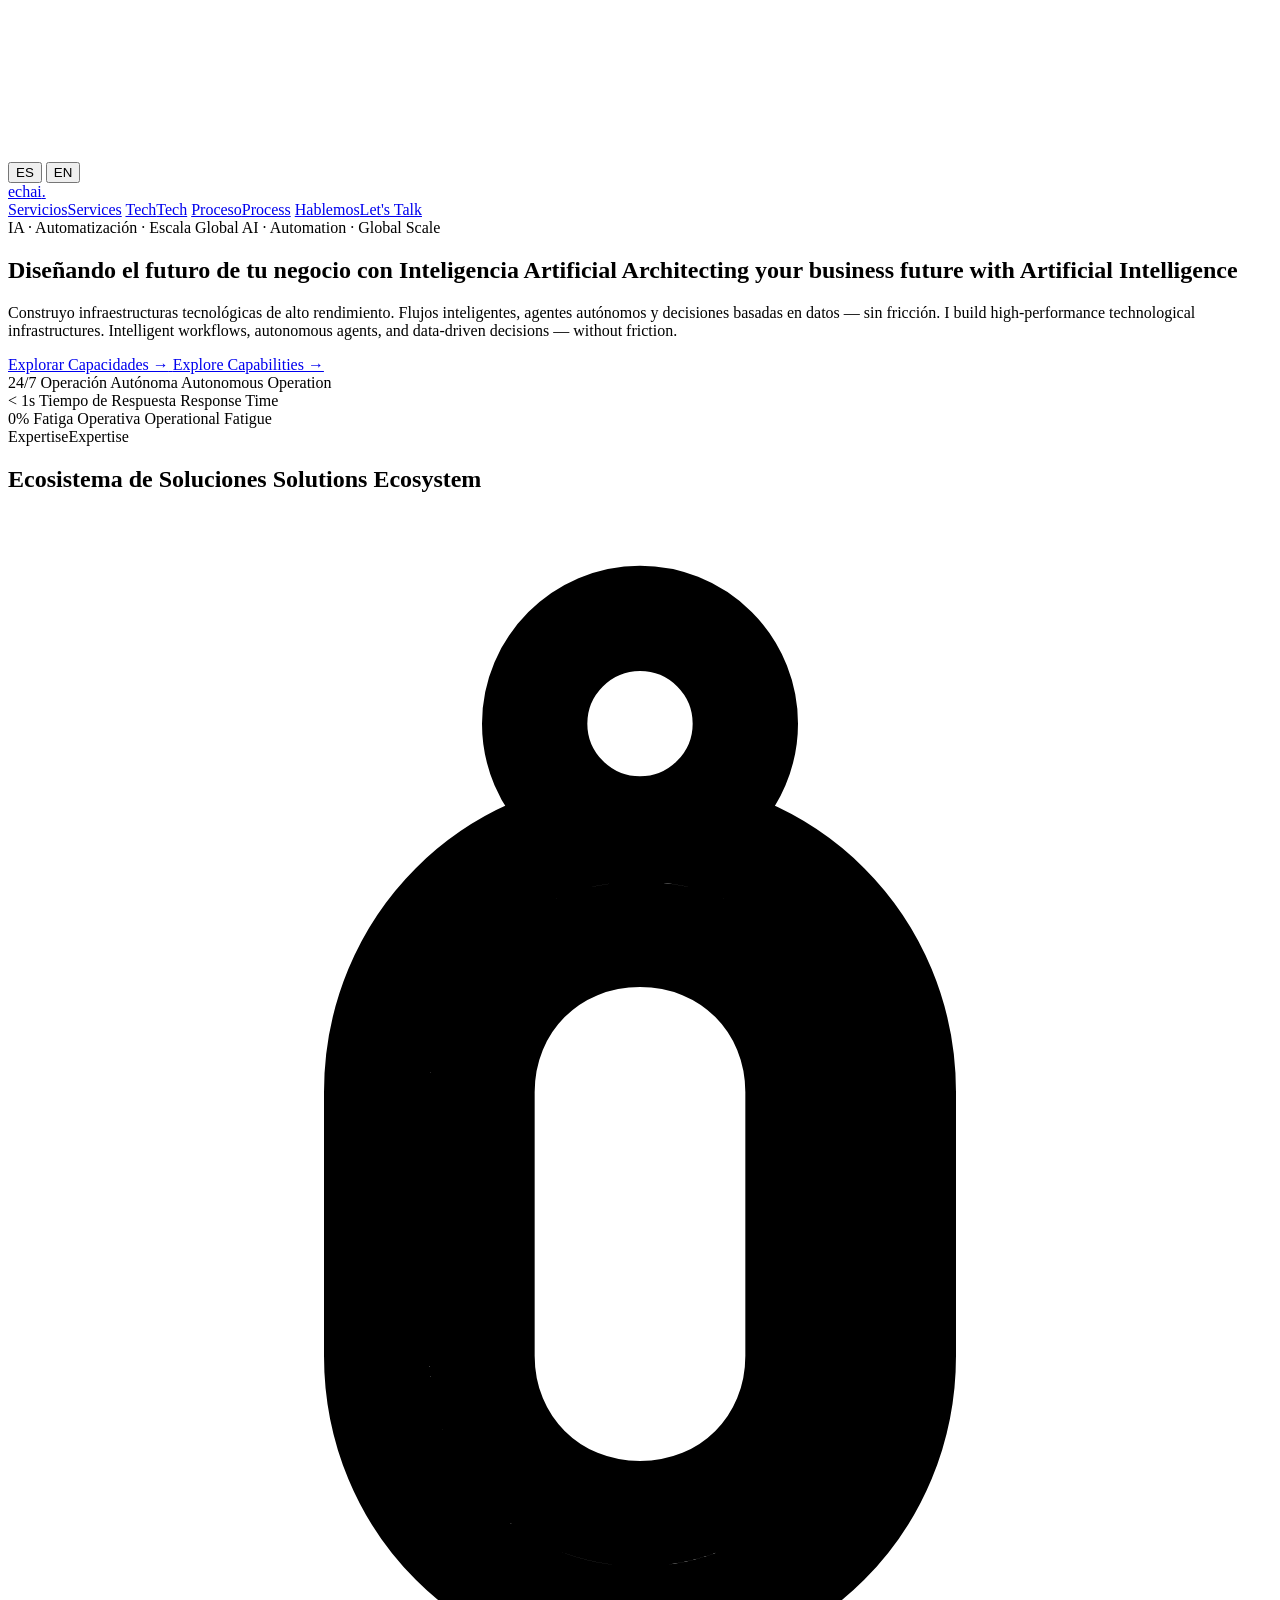
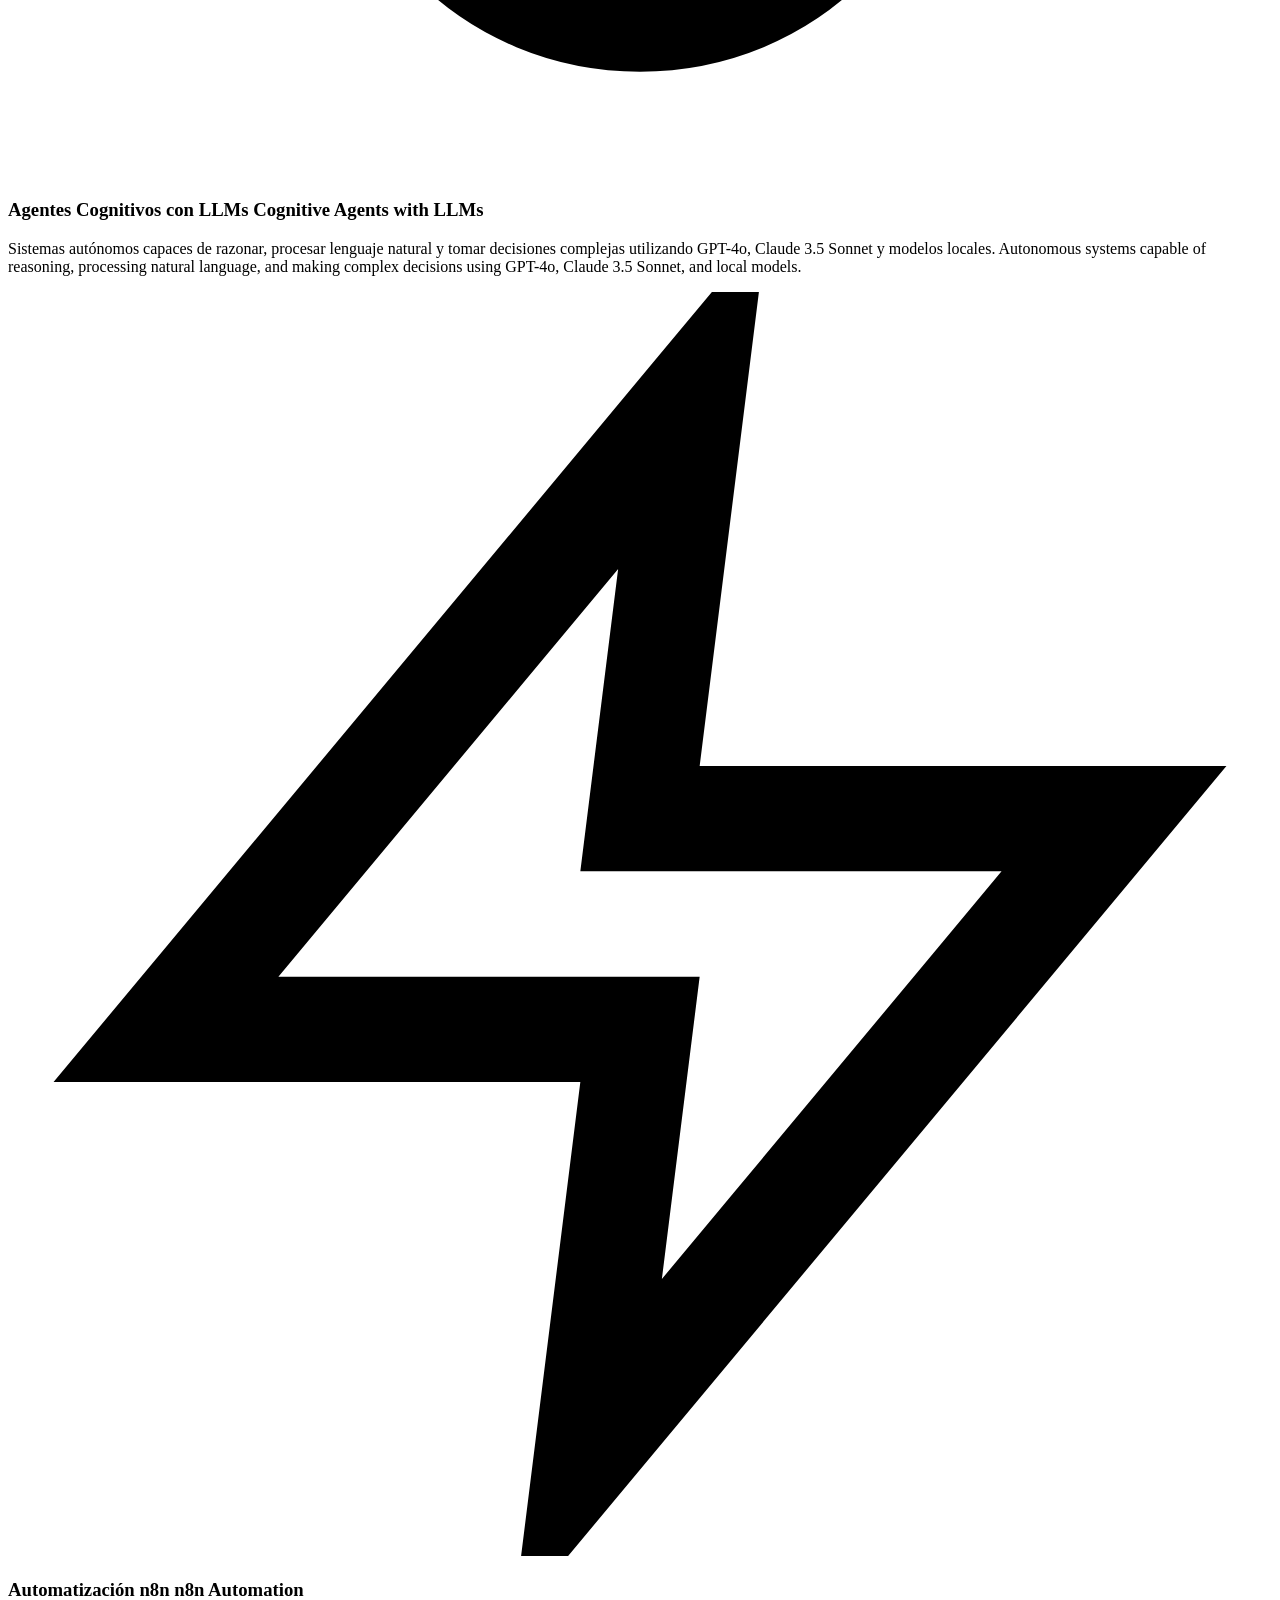
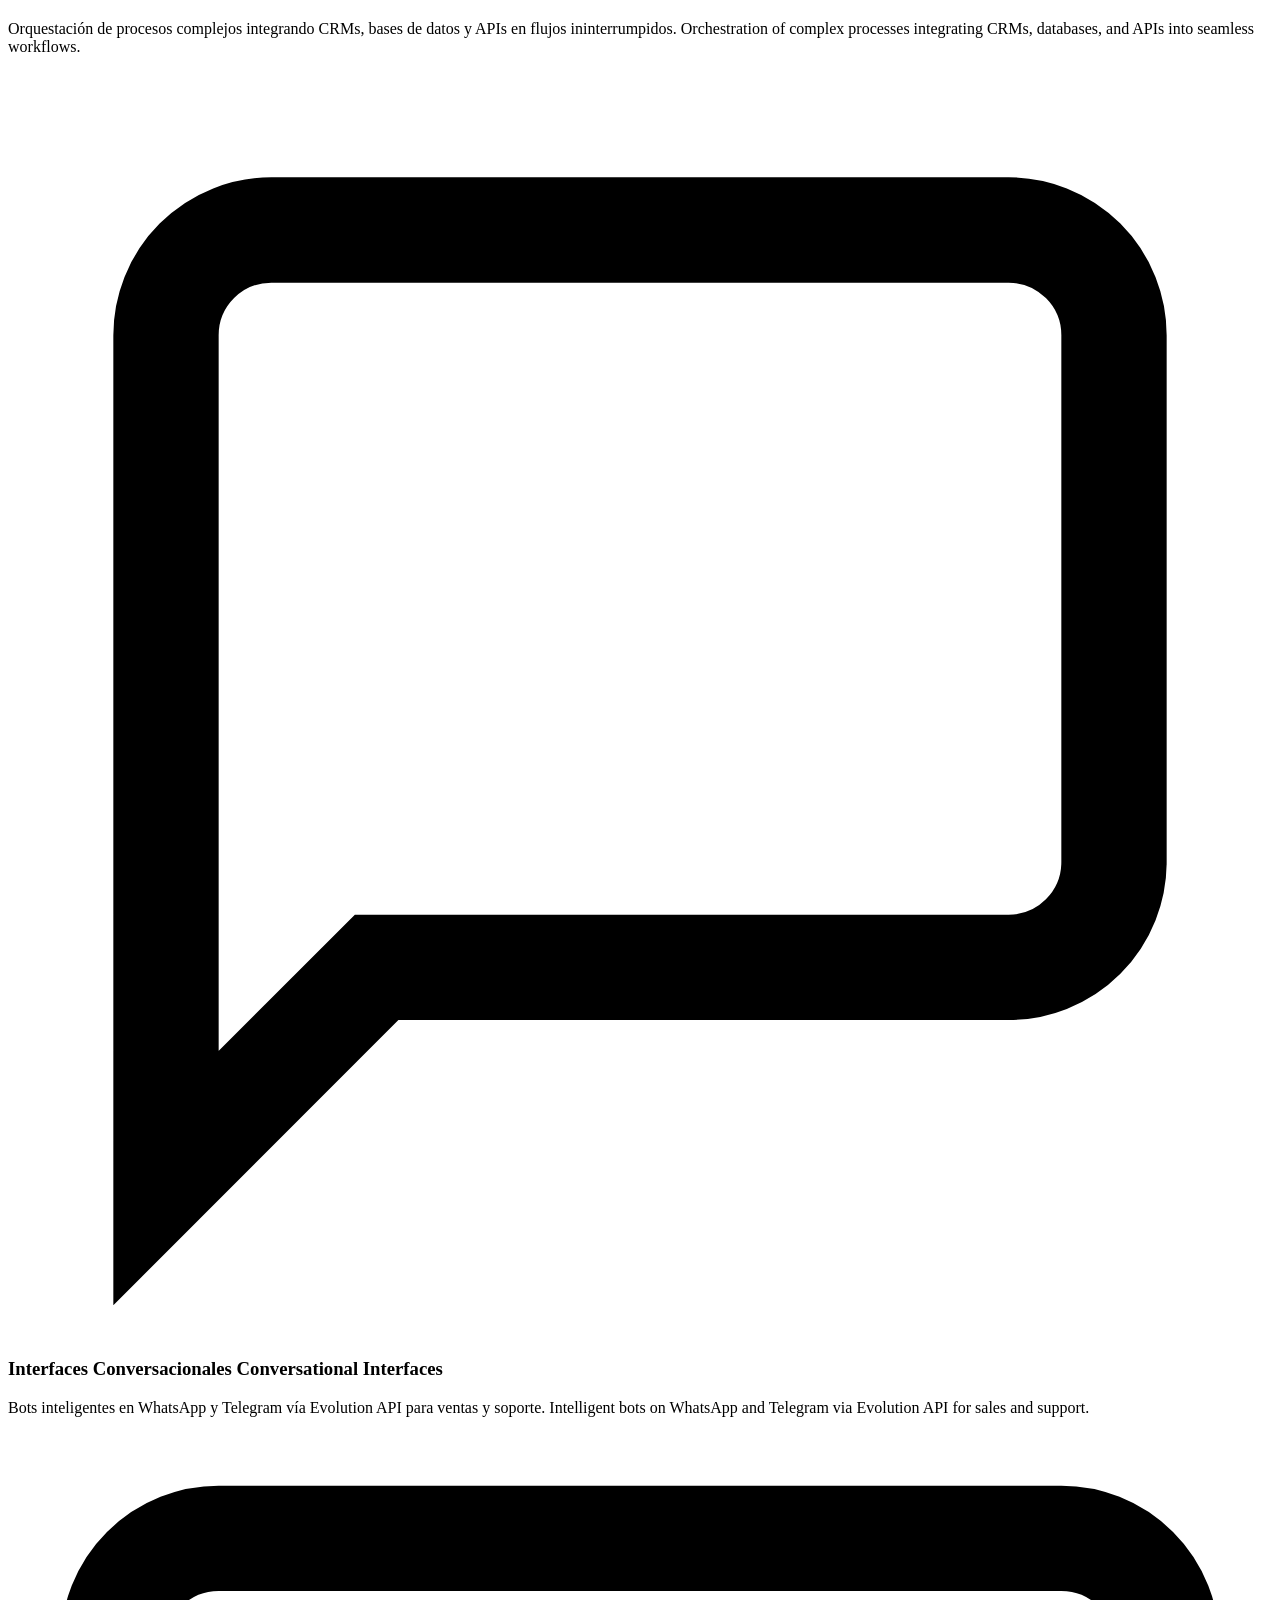
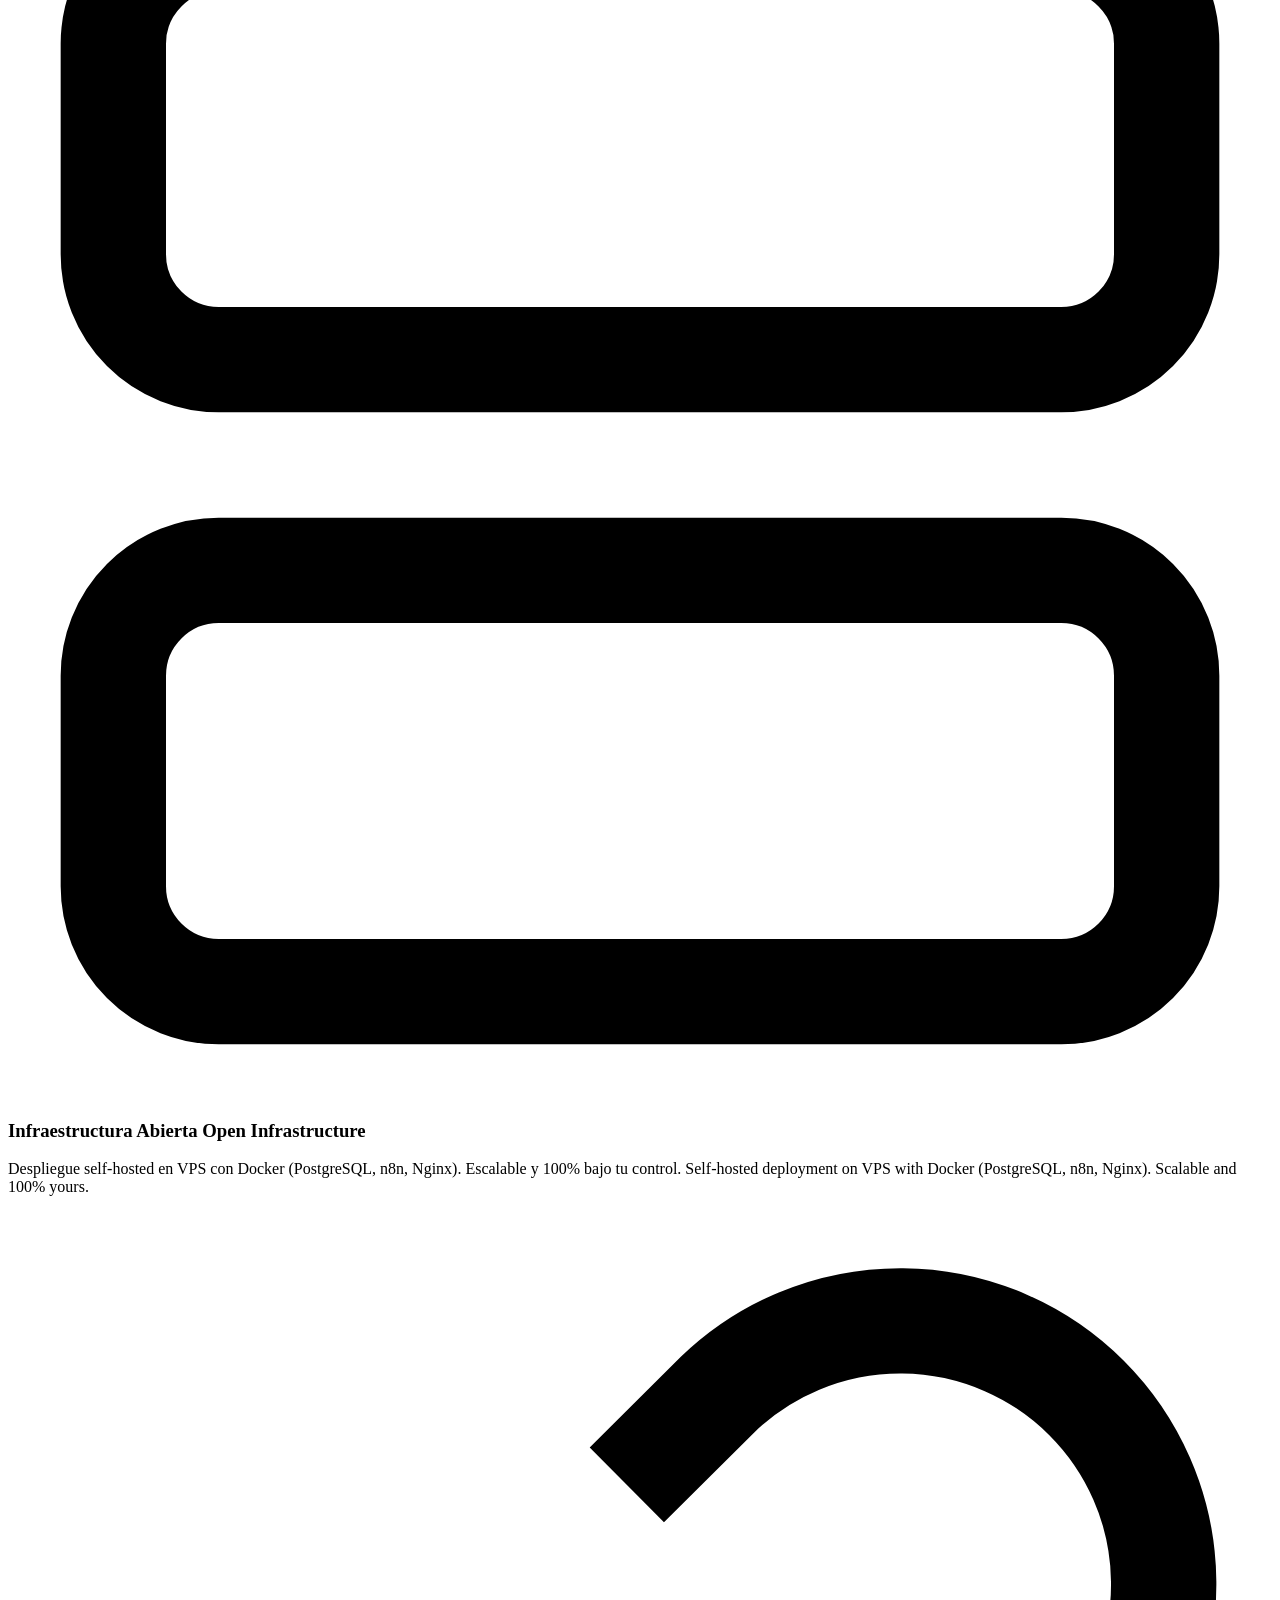
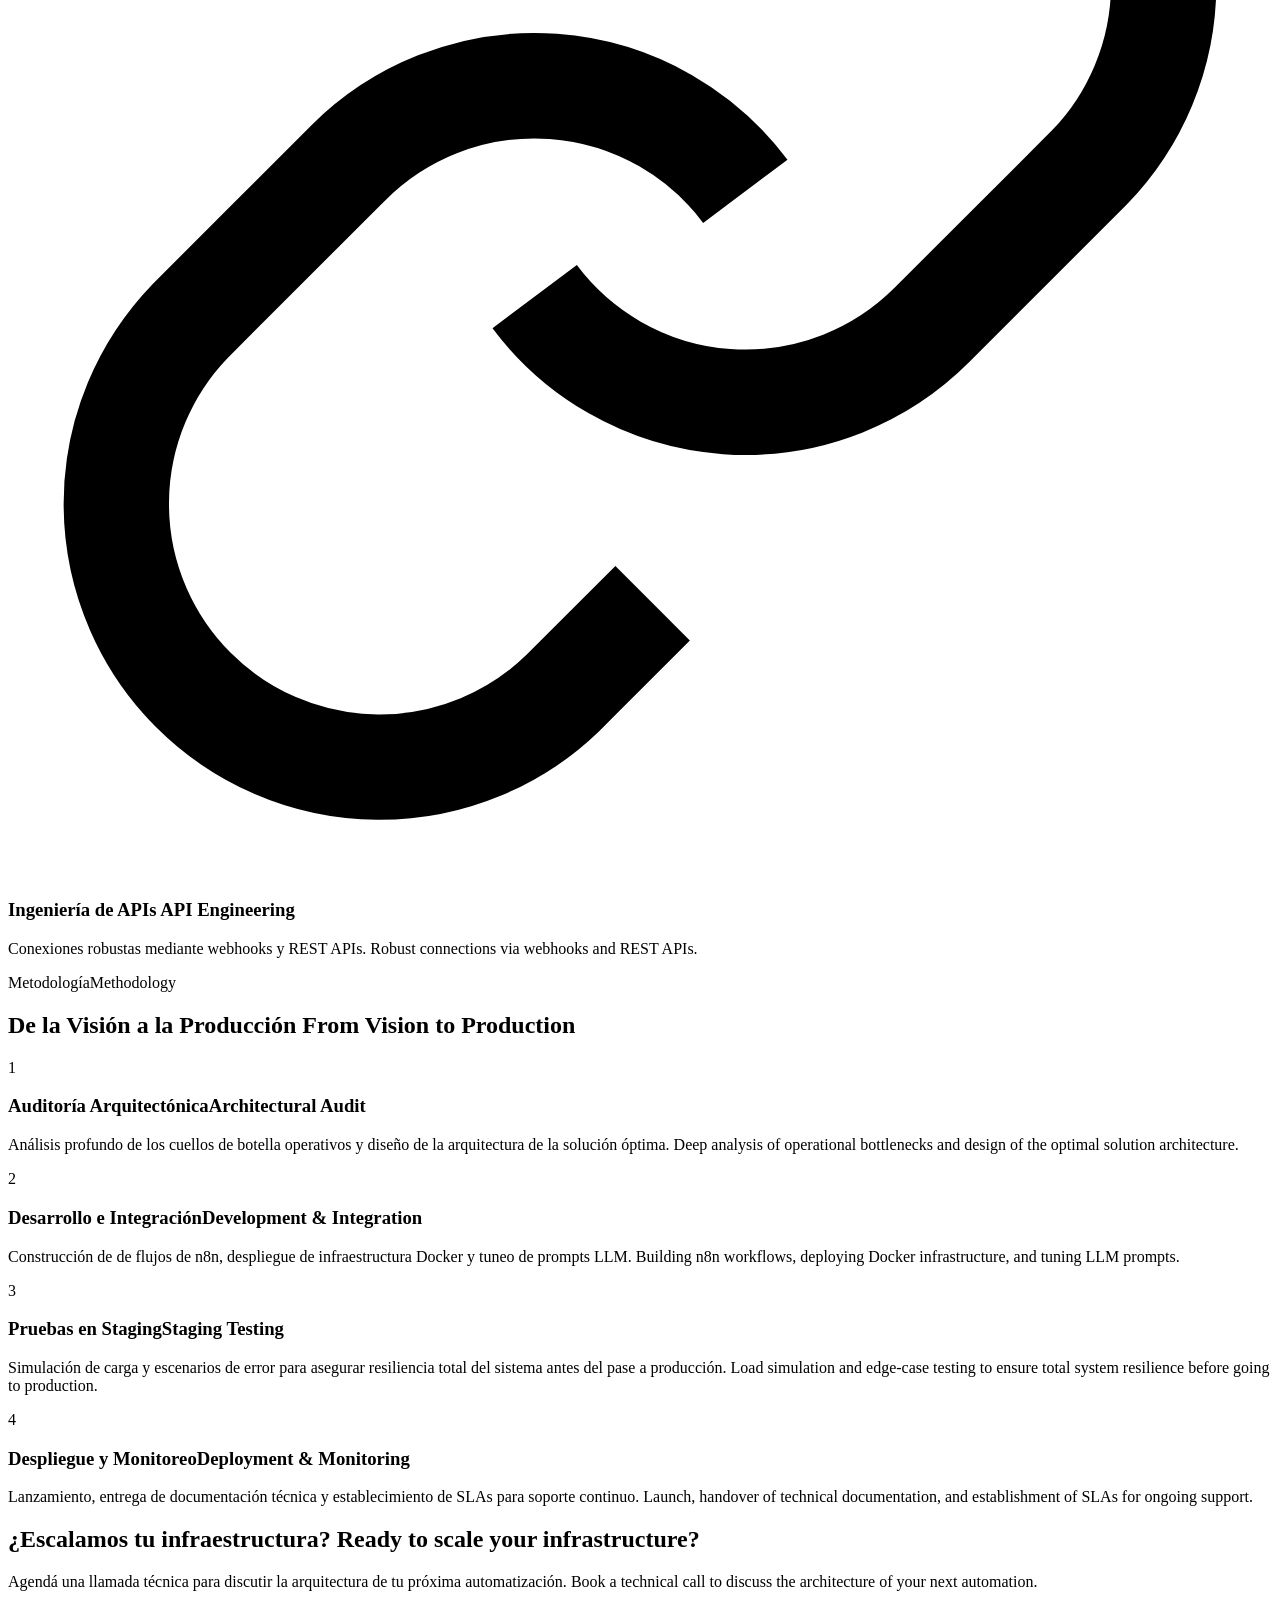
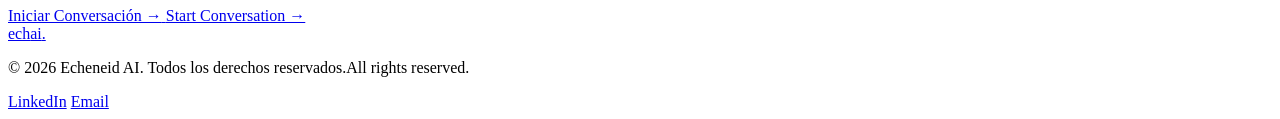
==== index.html @ 9b4bfb52 "feat: redesign - new multi-file architecture (Outfit font, bento grid, glassmorphism)" ====
<!DOCTYPE html>
<html lang="es" data-lang="es">

<head>
  <meta charset="UTF-8">
  <meta name="viewport" content="width=device-width, initial-scale=1.0">
  <title>Wenceslao Echeneid — AI & Automation Architect</title>
  <meta name="description"
    content="Premium Automation & AI Solutions for modern businesses. Transforming operations with n8n, LLMs, and intelligent bots.">

  <!-- Fonts: Outfit for pristine modern look -->
  <link rel="preconnect" href="https://fonts.googleapis.com">
  <link rel="preconnect" href="https://fonts.gstatic.com" crossorigin>
  <link href="https://fonts.googleapis.com/css2?family=Outfit:wght@300;400;500;600;700;800;900&display=swap"
    rel="stylesheet">

  <link rel="stylesheet" href="style.css">
</head>

<body>

  <!-- Background Layer -->
  <div class="glow-blob glow-1"></div>
  <div class="glow-blob glow-2"></div>
  <canvas id="bg-canvas"></canvas>

  <!-- Language Toggle -->
  <div class="lang-bar glassmorphism">
    <button class="lang-btn active" onclick="setLang('es')">ES</button>
    <button class="lang-btn" onclick="setLang('en')">EN</button>
  </div>

  <!-- Navigation -->
  <nav class="glass-nav">
    <a href="#" class="logo">ech<span>ai</span>.</a>
    <div class="nav-links">
      <a href="#services"><span class="es">Servicios</span><span class="en">Services</span></a>
      <a href="#stack"><span class="es">Tech</span><span class="en">Tech</span></a>
      <a href="#process"><span class="es">Proceso</span><span class="en">Process</span></a>
      <a href="#contact" class="btn-outline"><span class="es">Hablemos</span><span class="en">Let's Talk</span></a>
    </div>
  </nav>

  <main>
    <!-- HERO SECTION -->
    <section class="hero" id="home">
      <div class="container hero-content">
        <div class="hero-badge reveal" data-delay="100">
          <span class="indicator"></span>
          <span class="es">IA · Automatización · Escala Global</span>
          <span class="en">AI · Automation · Global Scale</span>
        </div>
        <h1 class="reveal" data-delay="200">
          <span class="es">Diseñando el futuro de tu negocio con <span class="text-gradient">Inteligencia
              Artificial</span></span>
          <span class="en">Architecting your business future with <span class="text-gradient">Artificial
              Intelligence</span></span>
        </h1>
        <p class="subtitle reveal" data-delay="300">
          <span class="es">Construyo infraestructuras tecnológicas de alto rendimiento. Flujos inteligentes, agentes
            autónomos y decisiones basadas en datos — sin fricción.</span>
          <span class="en">I build high-performance technological infrastructures. Intelligent workflows, autonomous
            agents, and data-driven decisions — without friction.</span>
        </p>
        <div class="hero-actions reveal" data-delay="400">
          <a href="#services" class="btn-primary">
            <span class="es">Explorar Capacidades &RightArrow;</span>
            <span class="en">Explore Capabilities &RightArrow;</span>
          </a>
        </div>
      </div>

      <!-- Metrics Strip -->
      <div class="metrics-strip glassmorphism reveal" data-delay="500">
        <div class="metric">
          <span class="number text-gradient">24/7</span>
          <span class="label es">Operación Autónoma</span>
          <span class="label en">Autonomous Operation</span>
        </div>
        <div class="divider"></div>
        <div class="metric">
          <span class="number text-gradient">
            < 1s</span>
              <span class="label es">Tiempo de Respuesta</span>
              <span class="label en">Response Time</span>
        </div>
        <div class="divider"></div>
        <div class="metric">
          <span class="number text-gradient">0%</span>
          <span class="label es">Fatiga Operativa</span>
          <span class="label en">Operational Fatigue</span>
        </div>
      </div>
    </section>

    <!-- SERVICES (BENTO BOX) -->
    <section class="services section-padding" id="services">
      <div class="container">
        <div class="section-header reveal">
          <div class="section-label">
            <span class="es">Expertise</span><span class="en">Expertise</span>
          </div>
          <h2>
            <span class="es">Ecosistema de Soluciones</span>
            <span class="en">Solutions Ecosystem</span>
          </h2>
        </div>

        <div class="bento-grid">
          <!-- Bento 1: LLM Agents (Large) -->
          <div class="bento-card large glass-card reveal">
            <div class="icon-wrapper"><svg viewBox="0 0 24 24" fill="none" stroke="currentColor" stroke-width="2">
                <path
                  d="M12 2a2 2 0 0 1 2 2c0 1.1-.9 2-2 2s-2-.9-2-2 .9-2 2-2zm0 4c2.8 0 5 2.2 5 5v5c0 2.8-2.2 5-5 5s-5-2.2-5-5v-5c0-2.8 2.2-5 5-5zm0 2c-1.7 0-3 1.3-3 3v5c0 1.7 1.3 3 3 3s3-1.3 3-3v-5c0-1.7-1.3-3-3-3z" />
              </svg></div>
            <div class="card-content">
              <h3>
                <span class="es">Agentes Cognitivos con LLMs</span>
                <span class="en">Cognitive Agents with LLMs</span>
              </h3>
              <p>
                <span class="es">Sistemas autónomos capaces de razonar, procesar lenguaje natural y tomar decisiones
                  complejas utilizando GPT-4o, Claude 3.5 Sonnet y modelos locales.</span>
                <span class="en">Autonomous systems capable of reasoning, processing natural language, and making
                  complex decisions using GPT-4o, Claude 3.5 Sonnet, and local models.</span>
              </p>
            </div>
          </div>

          <!-- Bento 2: Workflows -->
          <div class="bento-card glass-card reveal" data-delay="100">
            <div class="icon-wrapper"><svg viewBox="0 0 24 24" fill="none" stroke="currentColor" stroke-width="2">
                <path d="M13 2L3 14h9l-1 8 10-12h-9l1-8z" />
              </svg></div>
            <div class="card-content">
              <h3>
                <span class="es">Automatización n8n</span>
                <span class="en">n8n Automation</span>
              </h3>
              <p>
                <span class="es">Orquestación de procesos complejos integrando CRMs, bases de datos y APIs en flujos
                  ininterrumpidos.</span>
                <span class="en">Orchestration of complex processes integrating CRMs, databases, and APIs into seamless
                  workflows.</span>
              </p>
            </div>
          </div>

          <!-- Bento 3: Conversational -->
          <div class="bento-card glass-card reveal" data-delay="200">
            <div class="icon-wrapper"><svg viewBox="0 0 24 24" fill="none" stroke="currentColor" stroke-width="2">
                <path d="M21 15a2 2 0 0 1-2 2H7l-4 4V5a2 2 0 0 1 2-2h14a2 2 0 0 1 2 2v10z" />
              </svg></div>
            <div class="card-content">
              <h3>
                <span class="es">Interfaces Conversacionales</span>
                <span class="en">Conversational Interfaces</span>
              </h3>
              <p>
                <span class="es">Bots inteligentes en WhatsApp y Telegram vía Evolution API para ventas y
                  soporte.</span>
                <span class="en">Intelligent bots on WhatsApp and Telegram via Evolution API for sales and
                  support.</span>
              </p>
            </div>
          </div>

          <!-- Bento 4: Infrastructure -->
          <div class="bento-card glass-card reveal" data-delay="300">
            <div class="icon-wrapper"><svg viewBox="0 0 24 24" fill="none" stroke="currentColor" stroke-width="2">
                <rect x="2" y="2" width="20" height="8" rx="2" ry="2" />
                <rect x="2" y="14" width="20" height="8" rx="2" ry="2" />
                <line x1="6" y1="6" x2="6" y2="6" />
                <line x1="6" y1="18" x2="6" y2="18" />
              </svg></div>
            <div class="card-content">
              <h3>
                <span class="es">Infraestructura Abierta</span>
                <span class="en">Open Infrastructure</span>
              </h3>
              <p>
                <span class="es">Despliegue self-hosted en VPS con Docker (PostgreSQL, n8n, Nginx). Escalable y 100%
                  bajo tu control.</span>
                <span class="en">Self-hosted deployment on VPS with Docker (PostgreSQL, n8n, Nginx). Scalable and 100%
                  yours.</span>
              </p>
            </div>
          </div>

          <!-- Bento 5: Integrations -->
          <div class="bento-card glass-card reveal" data-delay="400">
            <div class="icon-wrapper"><svg viewBox="0 0 24 24" fill="none" stroke="currentColor" stroke-width="2">
                <path d="M10 13a5 5 0 0 0 7.54.54l3-3a5 5 0 0 0-7.07-7.07l-1.72 1.71" />
                <path d="M14 11a5 5 0 0 0-7.54-.54l-3 3a5 5 0 0 0 7.07 7.07l1.71-1.71" />
              </svg></div>
            <div class="card-content">
              <h3>
                <span class="es">Ingeniería de APIs</span>
                <span class="en">API Engineering</span>
              </h3>
              <p>
                <span class="es">Conexiones robustas mediante webhooks y REST APIs.</span>
                <span class="en">Robust connections via webhooks and REST APIs.</span>
              </p>
            </div>
          </div>
        </div>
      </div>
    </section>

    <!-- TECH STACK (INFINITE MARQUEE) -->
    <section class="stack section-padding" id="stack">
      <div class="marquee-wrapper">
        <div class="marquee" id="marquee">
          <!-- JS will populate this to ensure infinite loop -->
        </div>
      </div>
    </section>

    <!-- PROCESS SECION -->
    <section class="process section-padding" id="process">
      <div class="container">
        <div class="section-header reveal">
          <div class="section-label">
            <span class="es">Metodología</span><span class="en">Methodology</span>
          </div>
          <h2>
            <span class="es">De la Visión a la Producción</span>
            <span class="en">From Vision to Production</span>
          </h2>
        </div>

        <div class="timeline-container">
          <!-- Line -->
          <div class="timeline-line">
            <div class="timeline-progress"></div>
          </div>

          <div class="timeline-item reveal">
            <div class="timeline-dot">1</div>
            <div class="timeline-content glass-card">
              <h3><span class="es">Auditoría Arquitectónica</span><span class="en">Architectural Audit</span></h3>
              <p>
                <span class="es">Análisis profundo de los cuellos de botella operativos y diseño de la arquitectura de
                  la solución óptima.</span>
                <span class="en">Deep analysis of operational bottlenecks and design of the optimal solution
                  architecture.</span>
              </p>
            </div>
          </div>

          <div class="timeline-item reveal">
            <div class="timeline-dot">2</div>
            <div class="timeline-content glass-card">
              <h3><span class="es">Desarrollo e Integración</span><span class="en">Development & Integration</span></h3>
              <p>
                <span class="es">Construcción de de flujos de n8n, despliegue de infraestructura Docker y tuneo de
                  prompts LLM.</span>
                <span class="en">Building n8n workflows, deploying Docker infrastructure, and tuning LLM prompts.</span>
              </p>
            </div>
          </div>

          <div class="timeline-item reveal">
            <div class="timeline-dot">3</div>
            <div class="timeline-content glass-card">
              <h3><span class="es">Pruebas en Staging</span><span class="en">Staging Testing</span></h3>
              <p>
                <span class="es">Simulación de carga y escenarios de error para asegurar resiliencia total del sistema
                  antes del pase a producción.</span>
                <span class="en">Load simulation and edge-case testing to ensure total system resilience before going to
                  production.</span>
              </p>
            </div>
          </div>

          <div class="timeline-item reveal">
            <div class="timeline-dot">4</div>
            <div class="timeline-content glass-card">
              <h3><span class="es">Despliegue y Monitoreo</span><span class="en">Deployment & Monitoring</span></h3>
              <p>
                <span class="es">Lanzamiento, entrega de documentación técnica y establecimiento de SLAs para soporte
                  continuo.</span>
                <span class="en">Launch, handover of technical documentation, and establishment of SLAs for ongoing
                  support.</span>
              </p>
            </div>
          </div>
        </div>
      </div>
    </section>

    <!-- CTA -->
    <section class="cta section-padding" id="contact">
      <div class="container">
        <div class="cta-box glass-card reveal">
          <h2>
            <span class="es">¿Escalamos tu infraestructura?</span>
            <span class="en">Ready to scale your infrastructure?</span>
          </h2>
          <p>
            <span class="es">Agendá una llamada técnica para discutir la arquitectura de tu próxima
              automatización.</span>
            <span class="en">Book a technical call to discuss the architecture of your next automation.</span>
          </p>
          <a href="mailto:wenceslao.maislin@gmail.com" class="btn-primary" style="margin-top: 2rem;">
            <span class="es">Iniciar Conversación &RightArrow;</span>
            <span class="en">Start Conversation &RightArrow;</span>
          </a>
        </div>
      </div>
    </section>

  </main>

  <footer class="footer">
    <div class="container">
      <div class="footer-content">
        <a href="#" class="logo">ech<span>ai</span>.</a>
        <p class="copyright">© 2026 Echeneid AI. <span class="es">Todos los derechos reservados.</span><span
            class="en">All rights reserved.</span></p>
        <div class="social-links">
          <a href="https://linkedin.com/in/wenceslao-maislin-96673314/" target="_blank" rel="noopener">LinkedIn</a>
          <a href="mailto:wenceslao.maislin@gmail.com">Email</a>
        </div>
      </div>
    </div>
  </footer>

  <script src="main.js"></script>
</body>

</html>
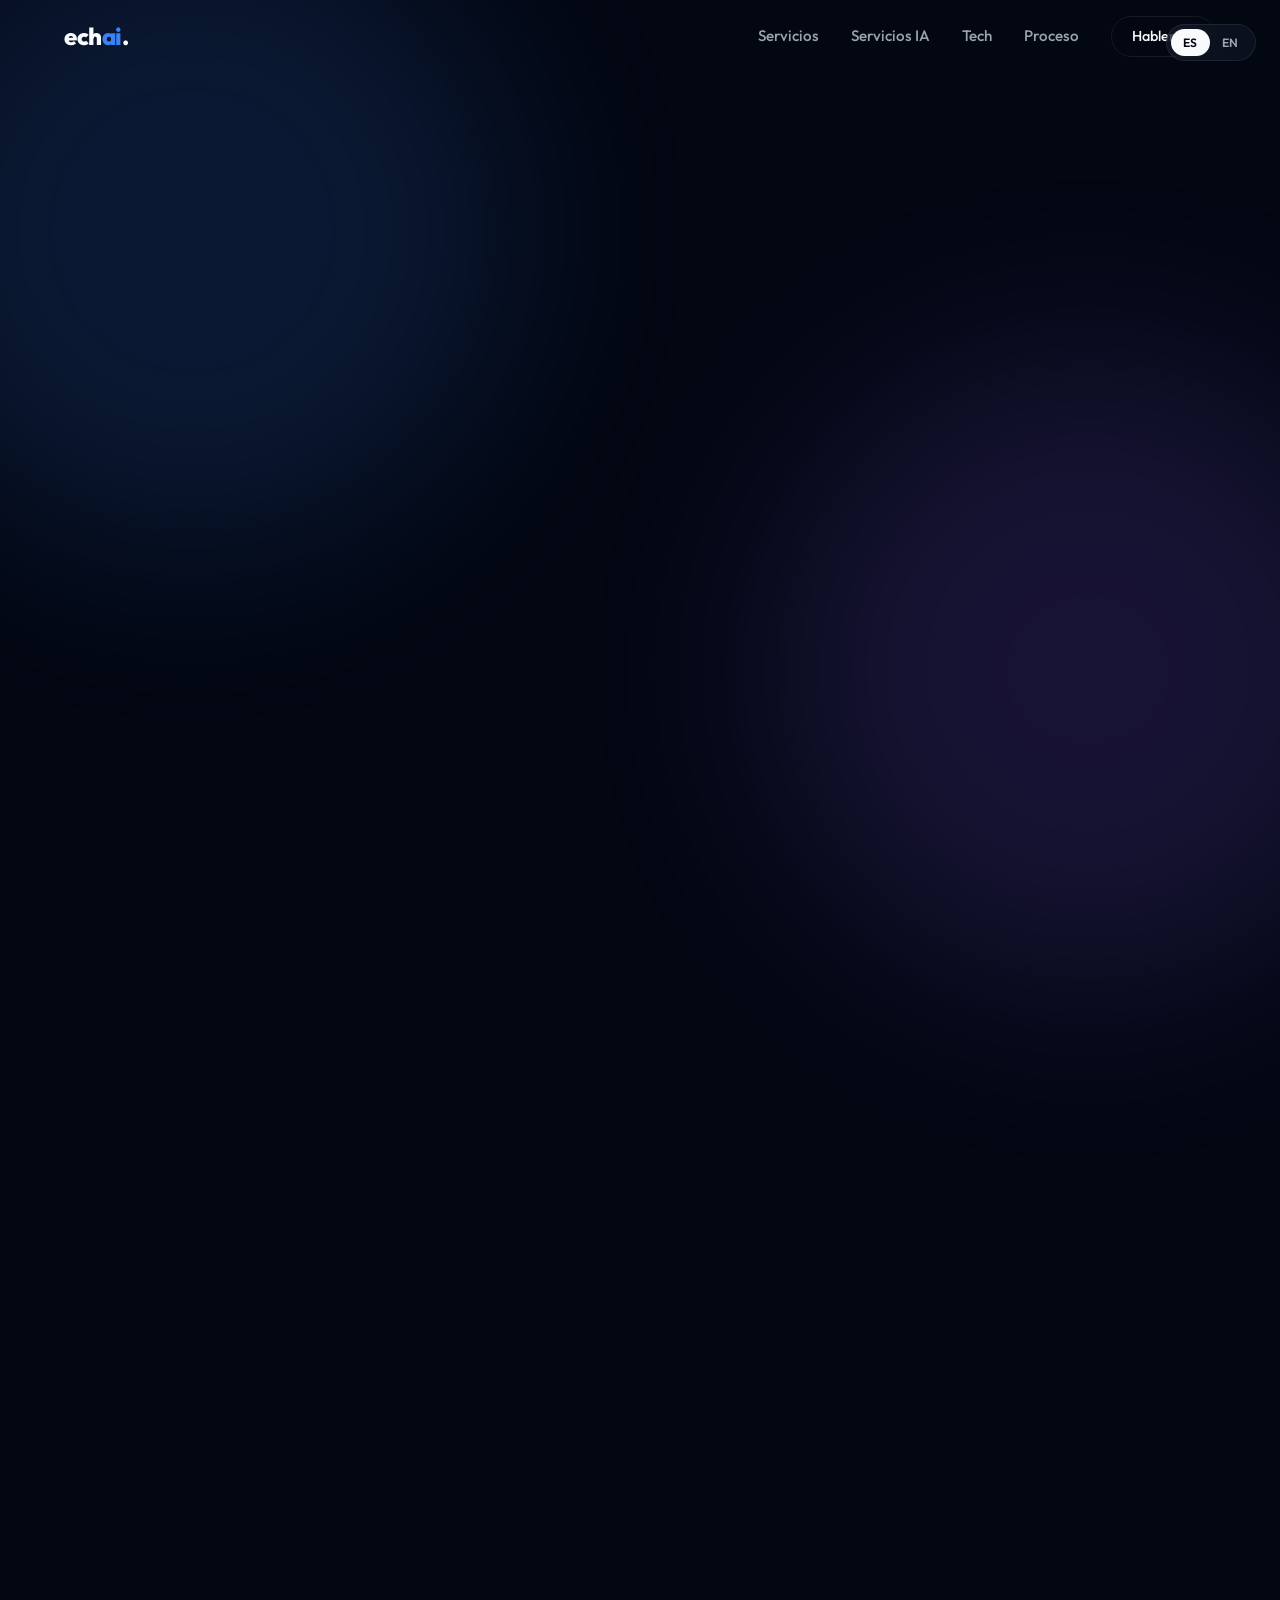
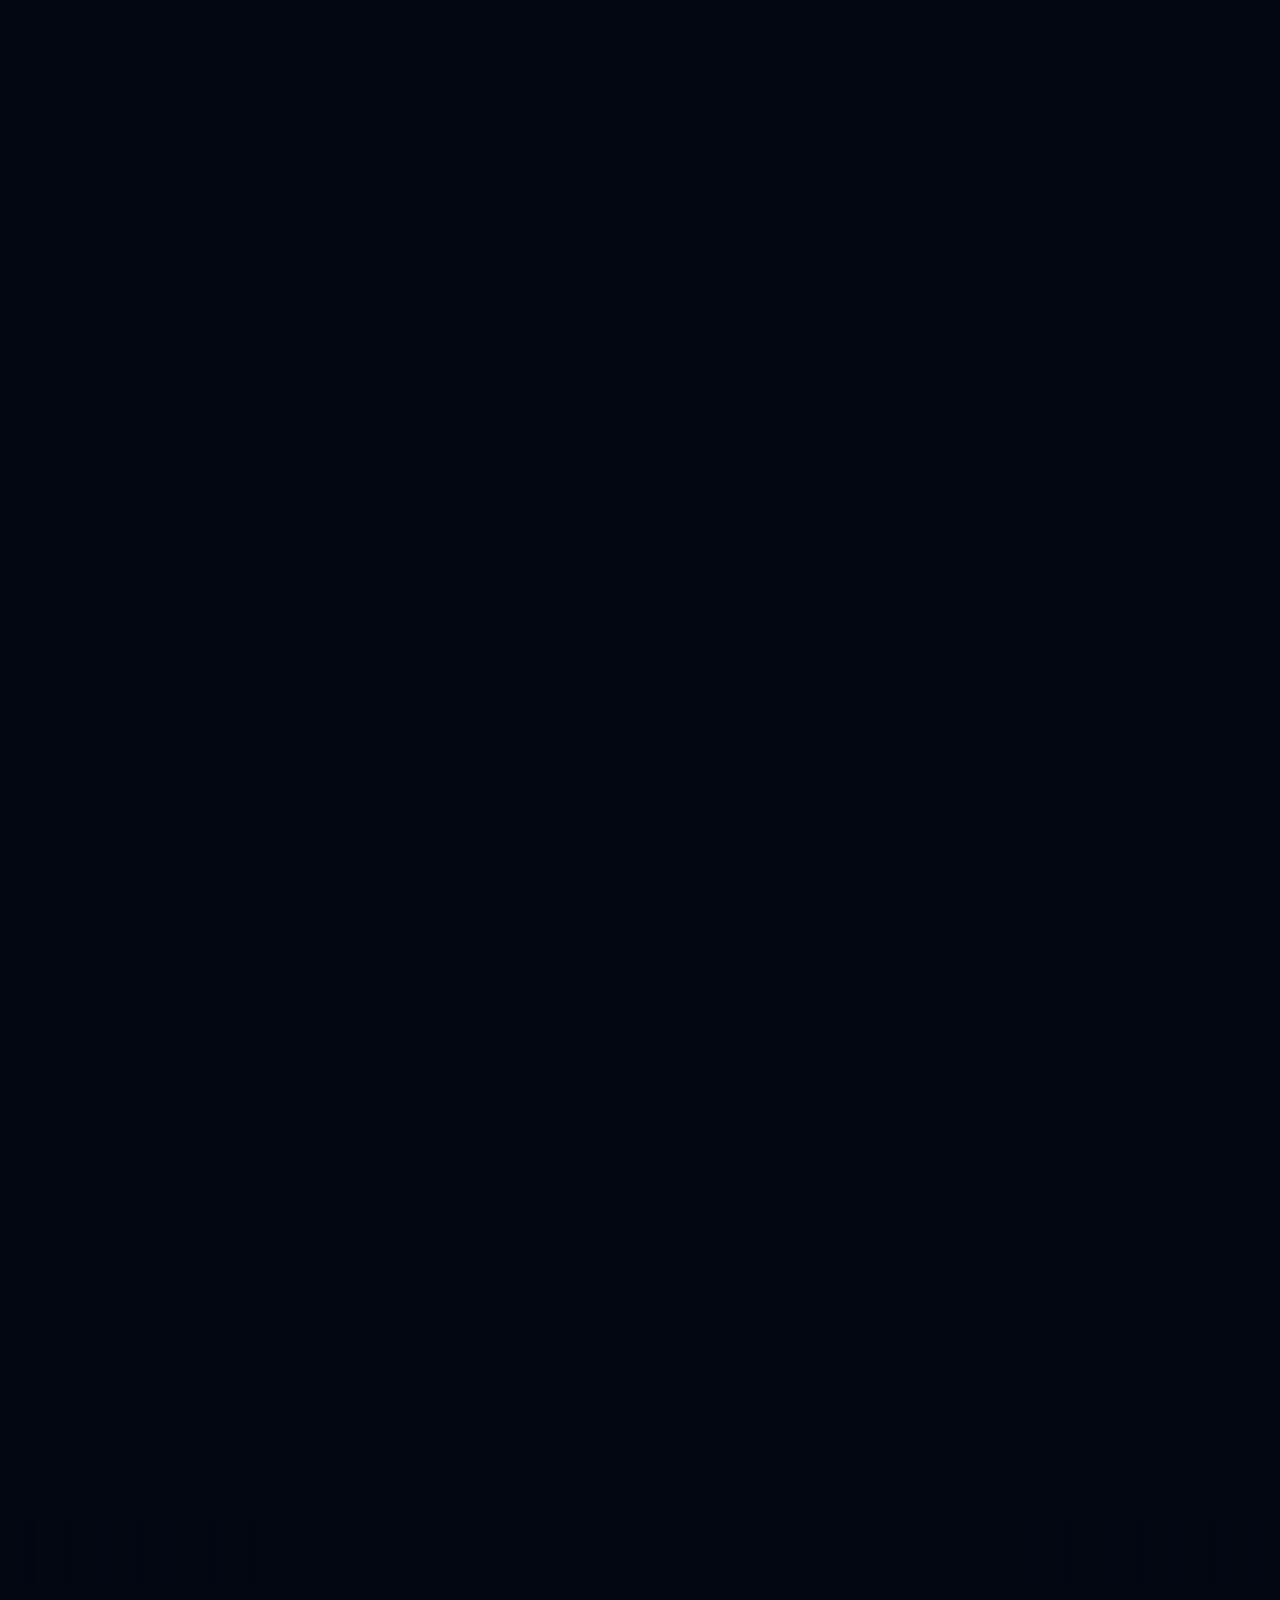
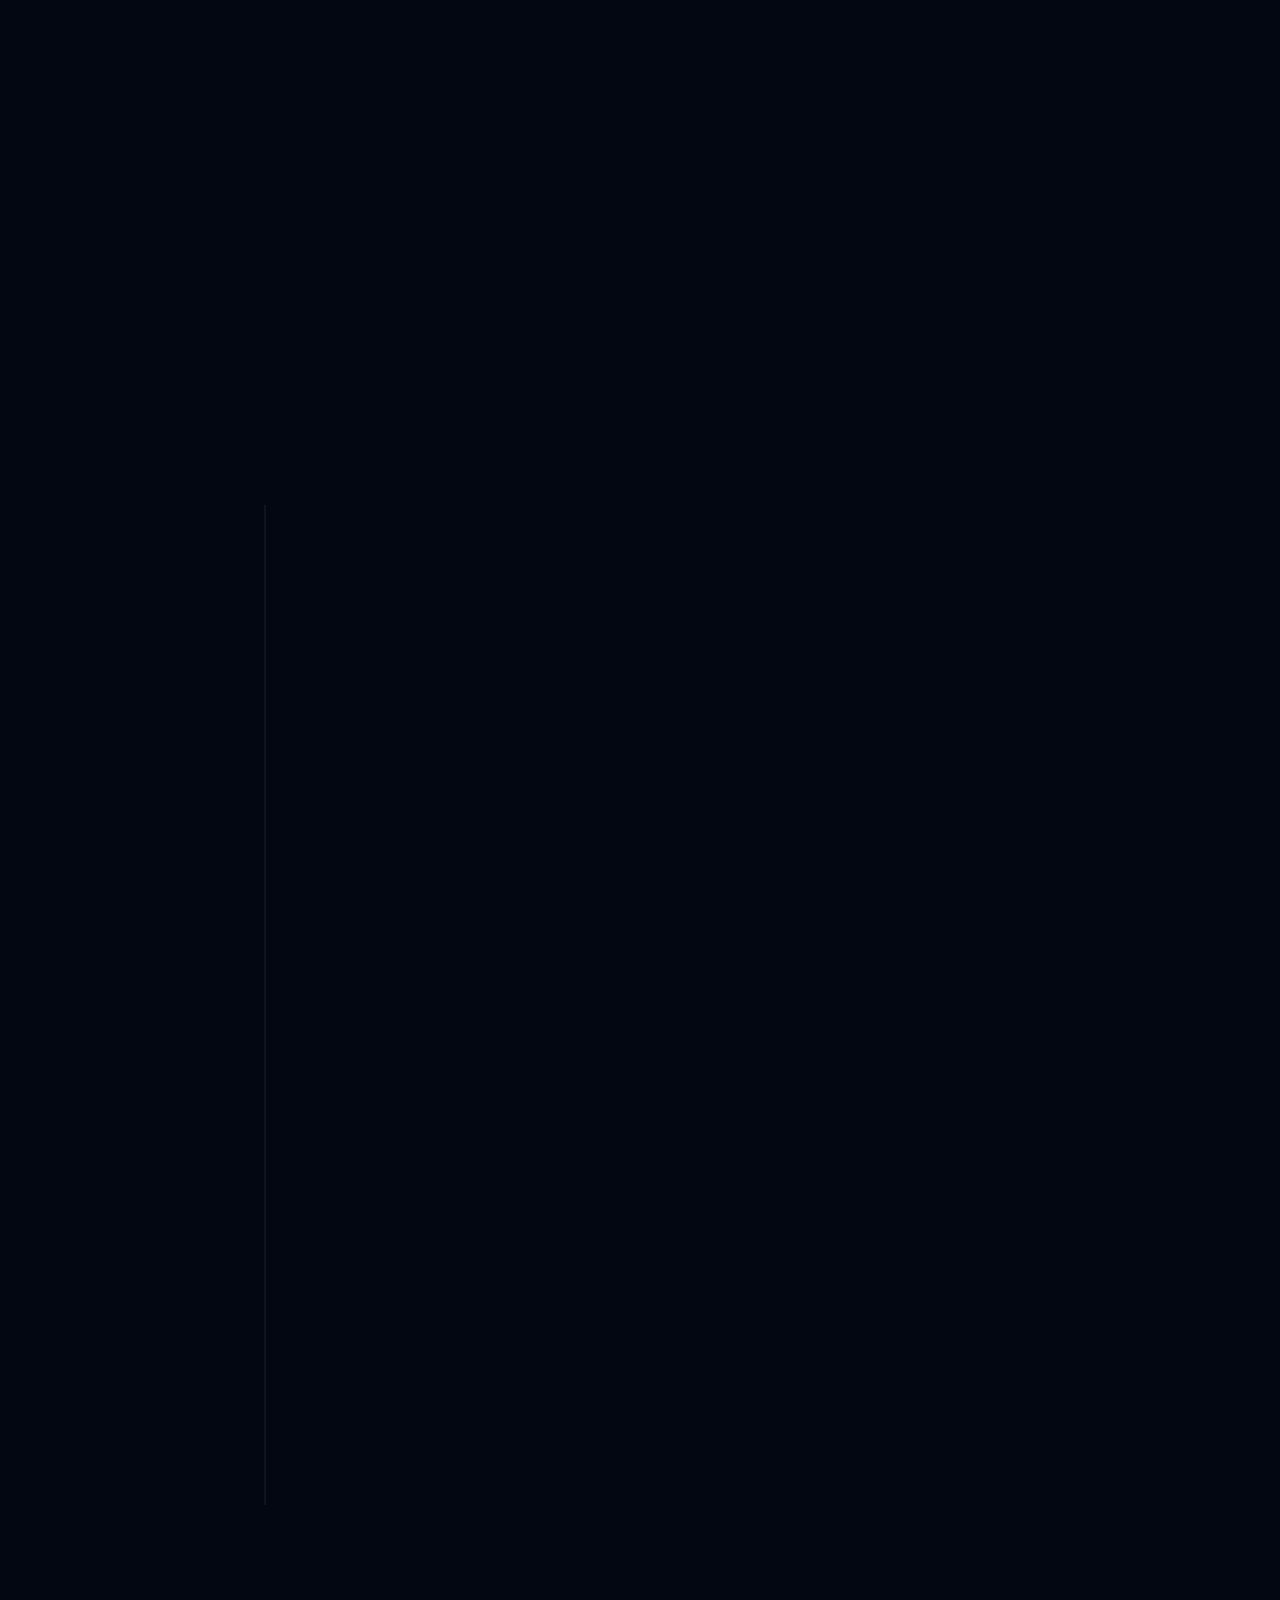
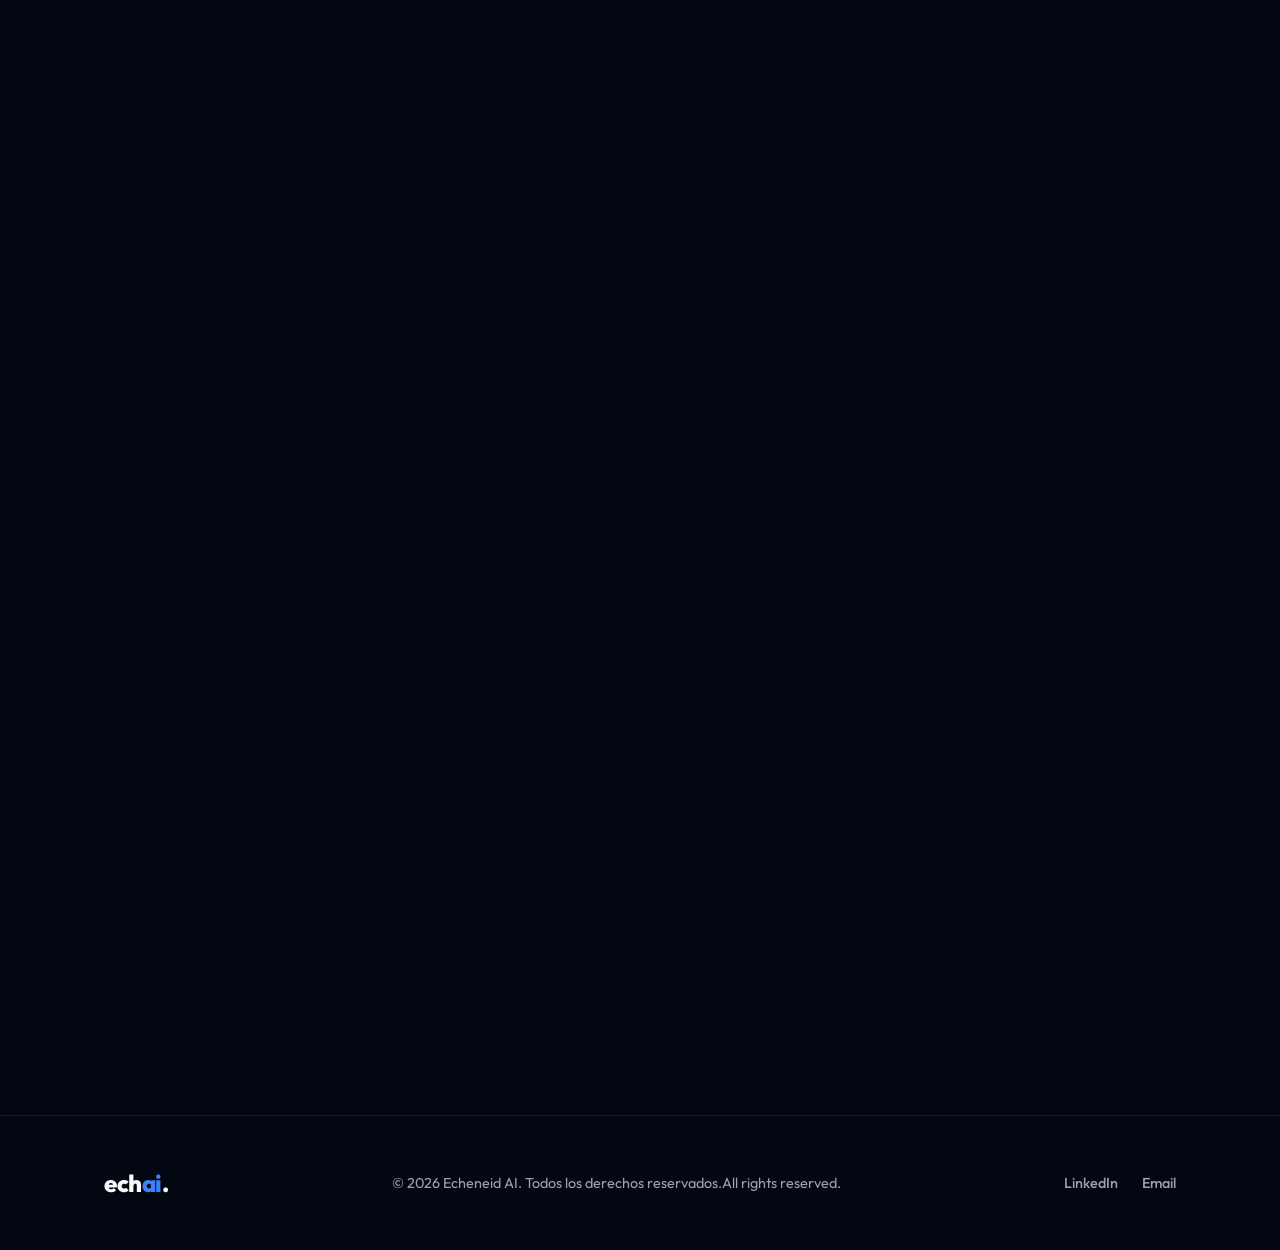
==== commit 9e43a8b9: "Add AI services page (servicios.html) with SUGOP case study, enterprise automation, and technical ca" ====
--- a/index.html
+++ b/index.html
@@ -35,6 +35,7 @@
     <a href="#" class="logo">ech<span>ai</span>.</a>
     <div class="nav-links">
       <a href="#services"><span class="es">Servicios</span><span class="en">Services</span></a>
+      <a href="servicios.html"><span class="es">Servicios IA</span><span class="en">AI Services</span></a>
       <a href="#stack"><span class="es">Tech</span><span class="en">Tech</span></a>
       <a href="#process"><span class="es">Proceso</span><span class="en">Process</span></a>
       <a href="#contact" class="btn-outline"><span class="es">Hablemos</span><span class="en">Let's Talk</span></a>
--- a/style.css
+++ b/style.css
@@ -0,0 +1,632 @@
+/* ==========================================================================
+   Base & Root Variables
+   ========================================================================== */
+:root {
+  /* Colors */
+  --bg: #030712; /* Very dark slate, almost black */
+  --surface-1: rgba(17, 24, 39, 0.6);
+  --surface-2: rgba(31, 41, 55, 0.4);
+  --border: rgba(255, 255, 255, 0.08);
+  --border-hover: rgba(59, 130, 246, 0.4);
+  
+  --primary: #3b82f6; /* Blue */
+  --secondary: #8b5cf6; /* Purple */
+  --tertiary: #06b6d4; /* Cyan */
+  
+  --text-main: #f9fafb;
+  --text-muted: #9ca3af;
+  
+  /* Typography */
+  --font-sans: 'Outfit', system-ui, -apple-system, sans-serif;
+  
+  /* Layout & Spacing */
+  --radius-sm: 8px;
+  --radius-md: 16px;
+  --radius-lg: 24px;
+  --radius-xl: 32px;
+  
+  /* Animations */
+  --transition: all 0.4s cubic-bezier(0.16, 1, 0.3, 1);
+}
+
+* {
+  box-sizing: border-box;
+  margin: 0;
+  padding: 0;
+}
+
+html {
+  scroll-behavior: smooth;
+  scroll-padding-top: 80px;
+}
+
+body {
+  font-family: var(--font-sans);
+  background-color: var(--bg);
+  color: var(--text-main);
+  line-height: 1.6;
+  overflow-x: hidden;
+  -webkit-font-smoothing: antialiased;
+}
+
+ul { list-style: none; }
+a { text-decoration: none; color: inherit; }
+
+/* ==========================================================================
+   Typography & Utilities
+   ========================================================================== */
+.container {
+  max-width: 1200px;
+  margin: 0 auto;
+  padding: 0 5%;
+}
+
+.section-padding {
+  padding: 8rem 0;
+}
+
+.text-gradient {
+  background: linear-gradient(135deg, var(--primary), var(--secondary), var(--tertiary));
+  -webkit-background-clip: text;
+  -webkit-text-fill-color: transparent;
+  background-clip: text;
+  display: inline-block;
+  padding-bottom: 0.1em;
+}
+
+/* Language Toggle Logic */
+.es, .en { display: none; }
+[data-lang="es"] .es { display: inline-block; }
+[data-lang="en"] .en { display: inline-block; }
+p .es, p .en, h1 .es, h1 .en, h2 .es, h2 .en, h3 .es, h3 .en { display: inline; }
+
+/* ==========================================================================
+   Backgrounds & Effects
+   ========================================================================== */
+#bg-canvas {
+  position: fixed;
+  inset: 0;
+  z-index: -1;
+  pointer-events: none;
+  opacity: 0.4;
+}
+
+.glow-blob {
+  position: fixed;
+  width: 50vw;
+  height: 50vw;
+  border-radius: 50%;
+  filter: blur(100px);
+  z-index: -2;
+  opacity: 0.15;
+  pointer-events: none;
+  animation: float 20s infinite ease-in-out alternate;
+}
+
+.glow-1 {
+  top: -10%;
+  left: -10%;
+  background: var(--primary);
+}
+
+.glow-2 {
+  bottom: -10%;
+  right: -10%;
+  background: var(--secondary);
+  animation-delay: -10s;
+}
+
+@keyframes float {
+  0% { transform: translate(0, 0) scale(1); }
+  50% { transform: translate(5%, 5%) scale(1.1); }
+  100% { transform: translate(-5%, 10%) scale(0.9); }
+}
+
+.glassmorphism {
+  background: var(--surface-1);
+  backdrop-filter: blur(16px);
+  -webkit-backdrop-filter: blur(16px);
+  border: 1px solid var(--border);
+}
+
+.glass-card {
+  background: linear-gradient(180deg, var(--surface-1) 0%, var(--surface-2) 100%);
+  backdrop-filter: blur(12px);
+  border: 1px solid var(--border);
+  border-radius: var(--radius-lg);
+  transition: var(--transition);
+}
+
+.glass-card:hover {
+  border-color: var(--border-hover);
+  transform: translateY(-4px);
+  box-shadow: 0 20px 40px rgba(0,0,0,0.3), inset 0 1px 0 rgba(255,255,255,0.1);
+}
+
+/* ==========================================================================
+   Components
+   ========================================================================== */
+/* Buttons */
+.btn-primary {
+  display: inline-flex;
+  align-items: center;
+  justify-content: center;
+  padding: 1rem 2rem;
+  font-weight: 600;
+  color: white;
+  background: linear-gradient(135deg, var(--primary), var(--secondary));
+  border-radius: 99px;
+  position: relative;
+  overflow: hidden;
+  transition: var(--transition);
+  box-shadow: 0 0 20px rgba(59, 130, 246, 0.3);
+}
+
+.btn-primary::before {
+  content: '';
+  position: absolute;
+  top: 0; left: -100%; width: 100%; height: 100%;
+  background: linear-gradient(90deg, transparent, rgba(255,255,255,0.2), transparent);
+  transition: left 0.5s ease;
+}
+
+.btn-primary:hover {
+  transform: translateY(-2px) scale(1.02);
+  box-shadow: 0 10px 30px rgba(59, 130, 246, 0.5);
+}
+
+.btn-primary:hover::before { left: 100%; }
+
+.btn-outline {
+  display: inline-flex;
+  padding: 0.5rem 1.25rem;
+  font-weight: 500;
+  font-size: 0.9rem;
+  border: 1px solid var(--border);
+  border-radius: 99px;
+  transition: var(--transition);
+}
+
+.btn-outline:hover {
+  background: rgba(255,255,255,0.05);
+  border-color: var(--text-main);
+}
+
+/* Language Bar */
+.lang-bar {
+  position: fixed;
+  top: 1.5rem;
+  right: 1.5rem;
+  z-index: 100;
+  display: flex;
+  padding: 4px;
+  border-radius: 99px;
+}
+
+.lang-btn {
+  background: transparent;
+  border: none;
+  color: var(--text-muted);
+  font-family: inherit;
+  font-weight: 600;
+  font-size: 0.75rem;
+  letter-spacing: 0.05em;
+  padding: 6px 12px;
+  border-radius: 99px;
+  cursor: pointer;
+  transition: var(--transition);
+}
+
+.lang-btn.active {
+  background: var(--text-main);
+  color: var(--bg);
+}
+
+/* Nav */
+.glass-nav {
+  position: fixed;
+  top: 0; left: 0; right: 0;
+  padding: 1rem 5%;
+  display: flex;
+  justify-content: space-between;
+  align-items: center;
+  z-index: 90;
+  background: transparent;
+  transition: var(--transition);
+}
+
+.glass-nav.scrolled {
+  background: rgba(3, 7, 18, 0.8);
+  backdrop-filter: blur(20px);
+  border-bottom: 1px solid var(--border);
+  padding: 1rem 5%;
+}
+
+.logo {
+  font-size: 1.5rem;
+  font-weight: 800;
+  letter-spacing: -0.02em;
+}
+
+.logo span { color: var(--primary); }
+
+.nav-links {
+  display: flex;
+  align-items: center;
+  gap: 2rem;
+}
+
+.nav-links a:not(.btn-outline) {
+  font-size: 0.95rem;
+  font-weight: 500;
+  color: var(--text-muted);
+  transition: var(--transition);
+}
+
+.nav-links a:not(.btn-outline):hover { color: var(--text-main); }
+
+@media (max-width: 768px) {
+  .nav-links { display: none; }
+}
+
+/* ==========================================================================
+   Sections
+   ========================================================================== */
+/* Hero */
+.hero {
+  min-height: 100vh;
+  display: flex;
+  flex-direction: column;
+  justify-content: center;
+  align-items: center;
+  text-align: center;
+  padding-top: 100px;
+  position: relative;
+}
+
+.hero-content {
+  display: flex;
+  flex-direction: column;
+  align-items: center;
+  max-width: 900px;
+}
+
+.hero-badge {
+  display: inline-flex;
+  align-items: center;
+  gap: 8px;
+  padding: 8px 16px;
+  border-radius: 99px;
+  background: rgba(59, 130, 246, 0.1);
+  border: 1px solid rgba(59, 130, 246, 0.2);
+  color: var(--primary);
+  font-size: 0.8rem;
+  font-weight: 600;
+  letter-spacing: 0.05em;
+  text-transform: uppercase;
+  margin-bottom: 2rem;
+}
+
+.indicator {
+  width: 8px; height: 8px;
+  border-radius: 50%;
+  background: var(--primary);
+  box-shadow: 0 0 10px var(--primary);
+  animation: pulse 2s infinite;
+}
+
+@keyframes pulse {
+  0% { opacity: 1; transform: scale(1); }
+  50% { opacity: 0.5; transform: scale(1.2); }
+  100% { opacity: 1; transform: scale(1); }
+}
+
+.hero h1 {
+  font-size: clamp(2.5rem, 6vw, 5.5rem);
+  font-weight: 800;
+  line-height: 1.1;
+  letter-spacing: -0.03em;
+  margin-bottom: 1.5rem;
+}
+
+.hero .subtitle {
+  font-size: clamp(1rem, 2vw, 1.25rem);
+  color: var(--text-muted);
+  max-width: 700px;
+  margin-bottom: 3rem;
+  line-height: 1.7;
+}
+
+.metrics-strip {
+  display: flex;
+  justify-content: center;
+  align-items: center;
+  gap: 3rem;
+  padding: 2rem 4rem;
+  border-radius: 99px;
+  margin-top: 5rem;
+  width: max-content;
+  max-width: 90vw;
+  flex-wrap: wrap;
+}
+
+.metric {
+  display: flex;
+  flex-direction: column;
+  align-items: center;
+}
+
+.metric .number {
+  font-size: 2.5rem;
+  font-weight: 800;
+  line-height: 1;
+}
+
+.metric .label {
+  font-size: 0.8rem;
+  color: var(--text-muted);
+  margin-top: 0.5rem;
+  font-weight: 500;
+  text-transform: uppercase;
+  letter-spacing: 0.05em;
+}
+
+.divider {
+  width: 1px;
+  height: 40px;
+  background: var(--border);
+}
+
+@media (max-width: 768px) {
+  .metrics-strip { flex-direction: column; gap: 1.5rem; border-radius: var(--radius-lg); padding: 2rem; }
+  .divider { width: 40px; height: 1px; }
+}
+
+/* Section Headers */
+.section-header {
+  margin-bottom: 4rem;
+  text-align: center;
+}
+
+.section-label {
+  color: var(--primary);
+  font-weight: 700;
+  font-size: 0.85rem;
+  text-transform: uppercase;
+  letter-spacing: 0.1em;
+  margin-bottom: 1rem;
+}
+
+.section-header h2 {
+  font-size: clamp(2rem, 4vw, 3.5rem);
+  font-weight: 800;
+  letter-spacing: -0.02em;
+}
+
+/* Bento Grid */
+.bento-grid {
+  display: grid;
+  grid-template-columns: repeat(3, 1fr);
+  grid-auto-rows: minmax(250px, auto);
+  gap: 1.5rem;
+}
+
+.bento-card {
+  padding: 2.5rem;
+  display: flex;
+  flex-direction: column;
+  height: 100%;
+}
+
+.bento-card.large {
+  grid-column: span 2;
+  grid-row: span 2;
+  background: radial-gradient(circle at top left, rgba(59,130,246,0.1), transparent 50%), var(--surface-1);
+}
+
+.icon-wrapper {
+  width: 48px; height: 48px;
+  border-radius: 12px;
+  background: rgba(255,255,255,0.05);
+  display: flex;
+  align-items: center;
+  justify-content: center;
+  margin-bottom: 2rem;
+  color: var(--primary);
+}
+
+.icon-wrapper svg { width: 24px; height: 24px; }
+
+.bento-card h3 {
+  font-size: 1.5rem;
+  font-weight: 700;
+  margin-bottom: 1rem;
+  letter-spacing: -0.01em;
+}
+
+.bento-card p {
+  color: var(--text-muted);
+  font-size: 1rem;
+}
+
+.bento-card.large h3 { font-size: 2rem; }
+.bento-card.large p { font-size: 1.1rem; max-width: 80%; }
+
+@media (max-width: 992px) {
+  .bento-grid { grid-template-columns: repeat(2, 1fr); }
+  .bento-card.large { grid-column: span 2; }
+}
+@media (max-width: 600px) {
+  .bento-grid { grid-template-columns: 1fr; }
+  .bento-card.large { grid-column: span 1; grid-row: span 1; }
+  .bento-card.large p { max-width: 100%; }
+}
+
+/* Infinite Marquee */
+.stack { overflow: hidden; }
+.marquee-wrapper { position: relative; width: 100%; padding: 2rem 0; }
+.marquee-wrapper::before, .marquee-wrapper::after {
+  content: '';
+  position: absolute; top: 0; bottom: 0; width: 20%;
+  z-index: 2; pointer-events: none;
+}
+.marquee-wrapper::before {
+  left: 0; background: linear-gradient(to right, var(--bg), transparent);
+}
+.marquee-wrapper::after {
+  right: 0; background: linear-gradient(to left, var(--bg), transparent);
+}
+
+.marquee {
+  display: flex;
+  gap: 2rem;
+  white-space: nowrap;
+  animation: scroll 30s linear infinite;
+  width: max-content;
+}
+
+.marquee:hover { animation-play-state: paused; }
+
+.tech-tag {
+  display: inline-flex;
+  align-items: center;
+  padding: 1rem 2rem;
+  background: var(--surface-1);
+  border: 1px solid var(--border);
+  border-radius: 99px;
+  font-weight: 600;
+  font-size: 1.1rem;
+  color: var(--text-muted);
+  transition: var(--transition);
+}
+
+.tech-tag:hover {
+  color: white;
+  border-color: var(--primary);
+  background: rgba(59,130,246,0.1);
+  transform: scale(1.05);
+}
+
+@keyframes scroll {
+  0% { transform: translateX(0); }
+  100% { transform: translateX(calc(-50% - 1rem)); } /* Shift based on duplicated content */
+}
+
+/* Timeline Process */
+.timeline-container {
+  position: relative;
+  max-width: 800px;
+  margin: 0 auto;
+}
+
+.timeline-line {
+  position: absolute;
+  top: 0; bottom: 0; left: 24px;
+  width: 2px;
+  background: var(--surface-2);
+  z-index: 0;
+}
+
+.timeline-progress {
+  position: absolute;
+  top: 0; left: 0; width: 100%; height: 0%;
+  background: linear-gradient(to bottom, var(--primary), var(--secondary));
+  transition: height 0.5s ease;
+}
+
+.timeline-item {
+  position: relative;
+  padding-left: 80px;
+  margin-bottom: 4rem;
+  z-index: 1;
+}
+
+.timeline-dot {
+  position: absolute;
+  left: 0; top: 0;
+  width: 50px; height: 50px;
+  border-radius: 50%;
+  background: var(--bg);
+  border: 2px solid var(--surface-2);
+  color: var(--text-muted);
+  display: flex; align-items: center; justify-content: center;
+  font-weight: 800; font-size: 1.25rem;
+  transition: var(--transition);
+}
+
+.timeline-item.active .timeline-dot {
+  border-color: var(--primary);
+  color: white;
+  background: rgba(59,130,246,0.2);
+  box-shadow: 0 0 20px rgba(59,130,246,0.4);
+}
+
+.timeline-content {
+  padding: 2rem;
+}
+
+.timeline-content h3 {
+  font-size: 1.5rem;
+  margin-bottom: 0.5rem;
+}
+
+.timeline-content p { color: var(--text-muted); }
+
+/* CTA Section */
+.cta-box {
+  padding: 5rem 2rem;
+  text-align: center;
+  background: radial-gradient(circle at center, rgba(139, 92, 246, 0.15), transparent 60%), var(--surface-1);
+}
+
+.cta-box h2 {
+  font-size: clamp(2rem, 5vw, 4rem);
+  font-weight: 800;
+  margin-bottom: 1rem;
+}
+
+.cta-box p {
+  color: var(--text-muted);
+  font-size: 1.2rem;
+  max-width: 600px;
+  margin: 0 auto;
+}
+
+/* Footer */
+.footer {
+  border-top: 1px solid var(--border);
+  padding: 3rem 0;
+  margin-top: 4rem;
+}
+
+.footer-content {
+  display: flex;
+  justify-content: space-between;
+  align-items: center;
+  flex-wrap: wrap;
+  gap: 1.5rem;
+}
+
+.copyright { color: var(--text-muted); font-size: 0.9rem; }
+
+.social-links { display: flex; gap: 1.5rem; }
+.social-links a { color: var(--text-muted); font-weight: 500; font-size: 0.9rem; transition: var(--transition); }
+.social-links a:hover { color: var(--primary); }
+
+@media (max-width: 600px) {
+  .footer-content { flex-direction: column; text-align: center; }
+}
+
+/* ==========================================================================
+   Animations & Reveals
+   ========================================================================== */
+.reveal {
+  opacity: 0;
+  transform: translateY(30px);
+  transition: opacity 0.8s cubic-bezier(0.16, 1, 0.3, 1), transform 0.8s cubic-bezier(0.16, 1, 0.3, 1);
+}
+
+.reveal.active {
+  opacity: 1;
+  transform: translateY(0);
+}
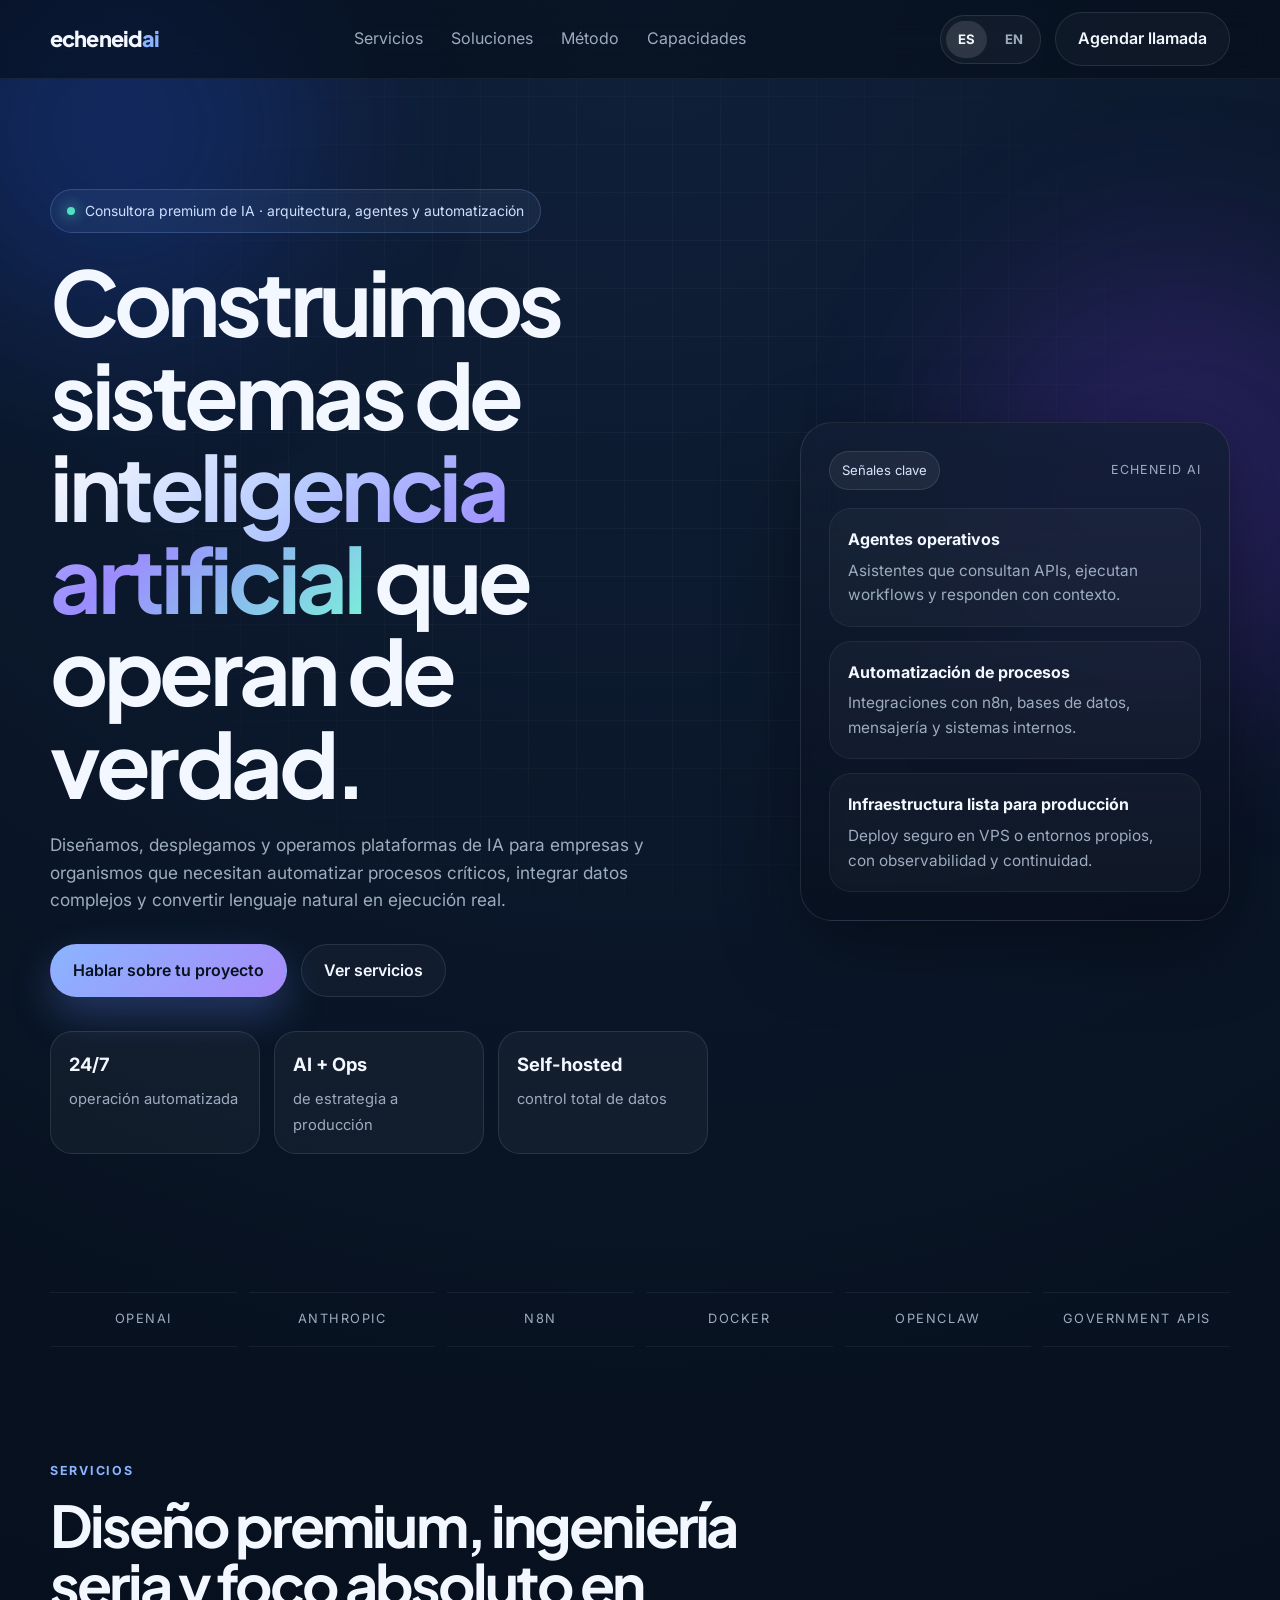
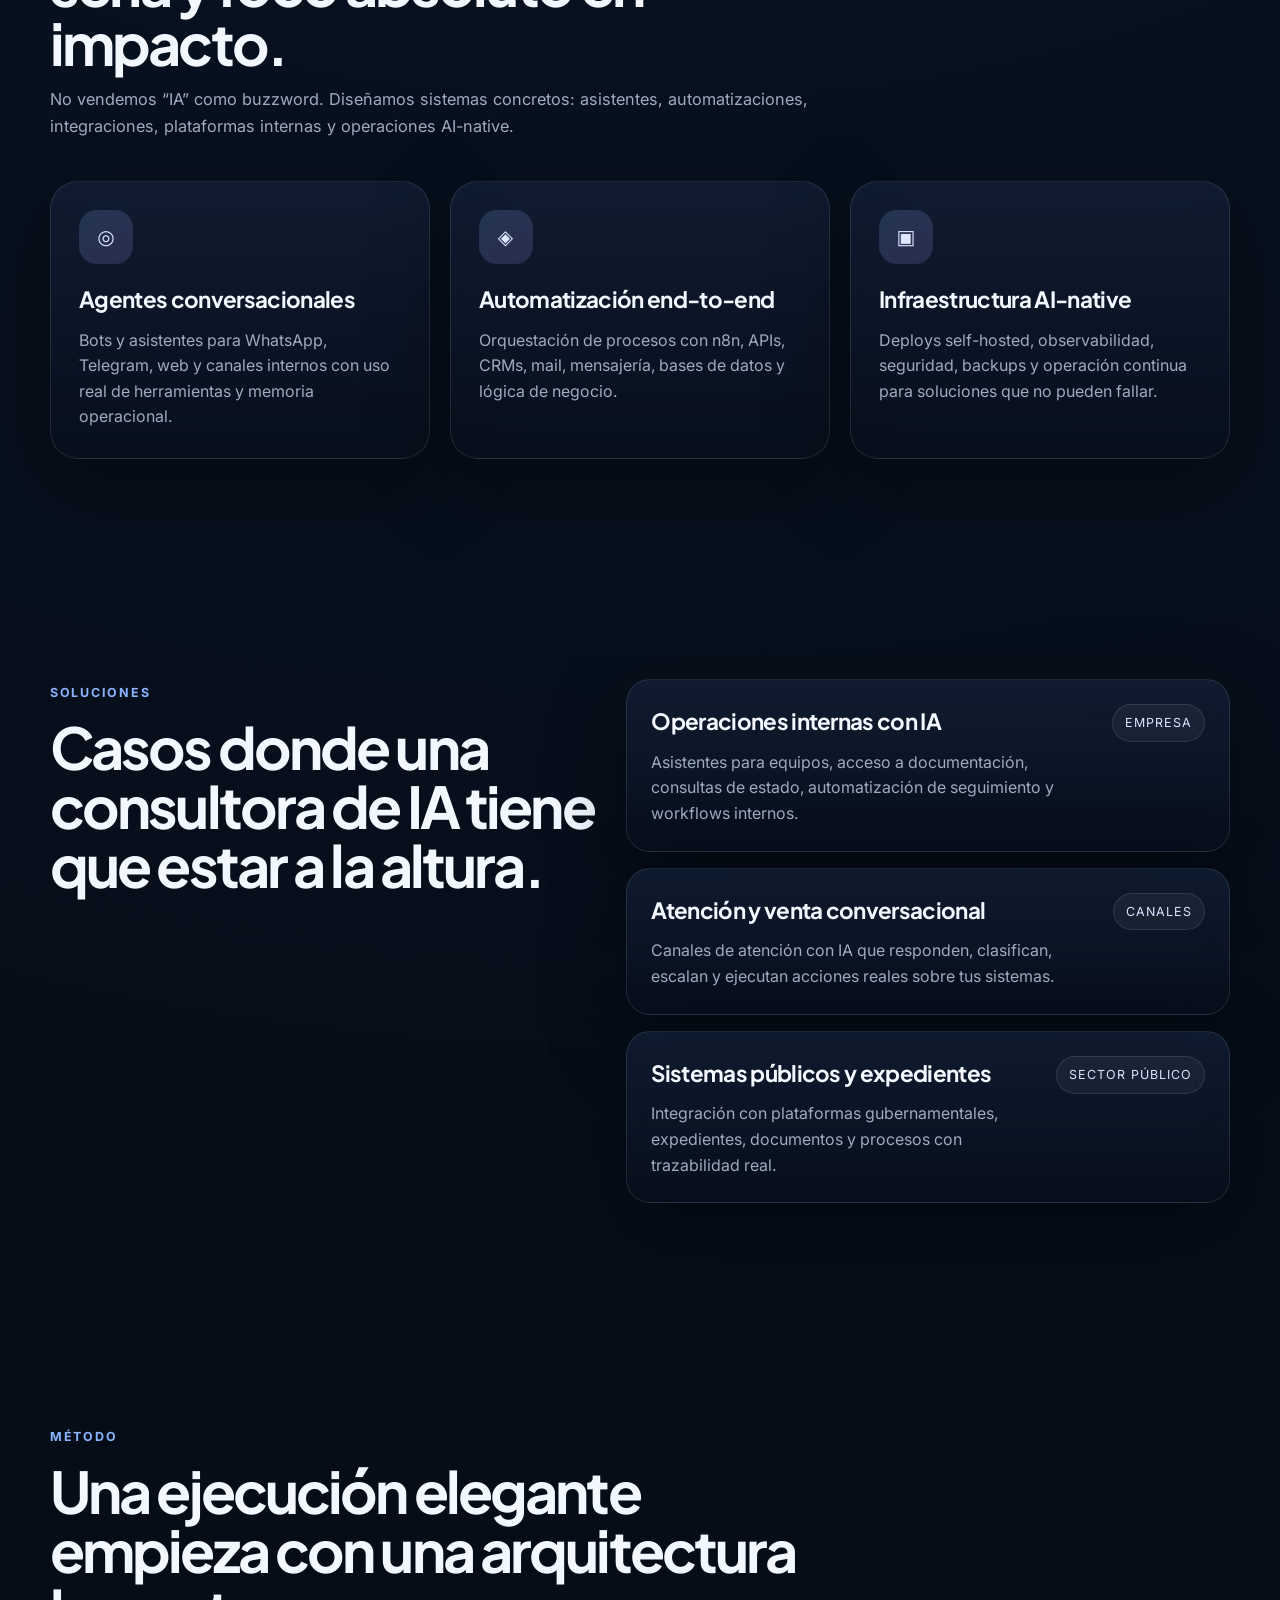
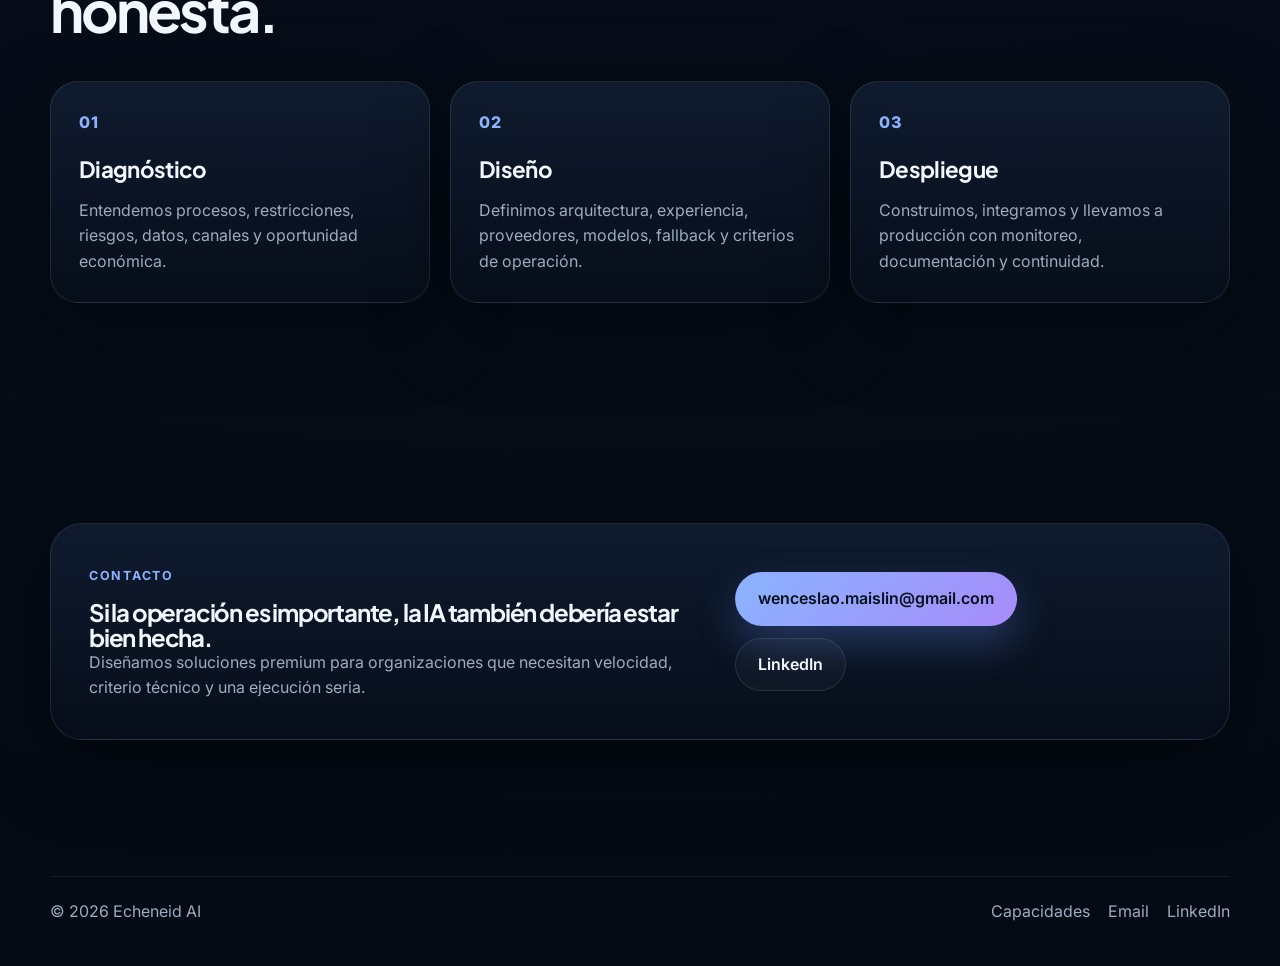
==== commit 6f6fe816: "feat: redesign landing with premium AI consultancy style" ====
--- a/index.html
+++ b/index.html
@@ -1,334 +1,225 @@
 <!DOCTYPE html>
 <html lang="es" data-lang="es">
-
 <head>
   <meta charset="UTF-8">
   <meta name="viewport" content="width=device-width, initial-scale=1.0">
-  <title>Wenceslao Echeneid — AI & Automation Architect</title>
-  <meta name="description"
-    content="Premium Automation & AI Solutions for modern businesses. Transforming operations with n8n, LLMs, and intelligent bots.">
-
-  <!-- Fonts: Outfit for pristine modern look -->
+  <title>Echeneid AI — Consultora premium de inteligencia artificial</title>
+  <meta name="description" content="Consultora premium de inteligencia artificial, automatización y agentes para empresas y sector público. Arquitectura, despliegue y operación de sistemas de IA listos para producción.">
   <link rel="preconnect" href="https://fonts.googleapis.com">
   <link rel="preconnect" href="https://fonts.gstatic.com" crossorigin>
-  <link href="https://fonts.googleapis.com/css2?family=Outfit:wght@300;400;500;600;700;800;900&display=swap"
-    rel="stylesheet">
-
+  <link href="https://fonts.googleapis.com/css2?family=Inter:wght@400;500;600;700;800&family=Plus+Jakarta+Sans:wght@500;600;700;800&display=swap" rel="stylesheet">
   <link rel="stylesheet" href="style.css">
 </head>
-
 <body>
-
-  <!-- Background Layer -->
-  <div class="glow-blob glow-1"></div>
-  <div class="glow-blob glow-2"></div>
-  <canvas id="bg-canvas"></canvas>
-
-  <!-- Language Toggle -->
-  <div class="lang-bar glassmorphism">
-    <button class="lang-btn active" onclick="setLang('es')">ES</button>
-    <button class="lang-btn" onclick="setLang('en')">EN</button>
+  <div class="site-shell">
+    <div class="ambient ambient-a"></div>
+    <div class="ambient ambient-b"></div>
+    <div class="ambient-grid"></div>
+
+    <header class="topbar">
+      <div class="container topbar-inner">
+        <a href="#home" class="brand">echeneid<span>ai</span></a>
+        <nav class="desktop-nav">
+          <a href="#services"><span class="es">Servicios</span><span class="en">Services</span></a>
+          <a href="#solutions"><span class="es">Soluciones</span><span class="en">Solutions</span></a>
+          <a href="#approach"><span class="es">Método</span><span class="en">Approach</span></a>
+          <a href="servicios.html"><span class="es">Capacidades</span><span class="en">Capabilities</span></a>
+        </nav>
+        <div class="topbar-actions">
+          <div class="lang-switch" aria-label="language switch">
+            <button class="lang-btn active" data-lang-btn="es">ES</button>
+            <button class="lang-btn" data-lang-btn="en">EN</button>
+          </div>
+          <a class="btn btn-secondary" href="#contact"><span class="es">Agendar llamada</span><span class="en">Book a call</span></a>
+        </div>
+      </div>
+    </header>
+
+    <main>
+      <section class="hero section" id="home">
+        <div class="container hero-grid">
+          <div class="hero-copy">
+            <div class="eyebrow reveal">
+              <span class="status-dot"></span>
+              <span class="es">Consultora premium de IA · arquitectura, agentes y automatización</span>
+              <span class="en">Premium AI consultancy · architecture, agents and automation</span>
+            </div>
+            <h1 class="reveal delay-1">
+              <span class="es">Construimos sistemas de <span class="gradient-text">inteligencia artificial</span> que operan de verdad.</span>
+              <span class="en">We build <span class="gradient-text">artificial intelligence</span> systems that operate in the real world.</span>
+            </h1>
+            <p class="hero-lead reveal delay-2">
+              <span class="es">Diseñamos, desplegamos y operamos plataformas de IA para empresas y organismos que necesitan automatizar procesos críticos, integrar datos complejos y convertir lenguaje natural en ejecución real.</span>
+              <span class="en">We design, deploy and operate AI platforms for companies and institutions that need to automate critical processes, integrate complex data and turn natural language into real execution.</span>
+            </p>
+            <div class="hero-actions reveal delay-3">
+              <a class="btn btn-primary" href="#contact"><span class="es">Hablar sobre tu proyecto</span><span class="en">Discuss your project</span></a>
+              <a class="btn btn-ghost" href="#services"><span class="es">Ver servicios</span><span class="en">View services</span></a>
+            </div>
+            <div class="hero-metrics reveal delay-4">
+              <div class="metric-card">
+                <strong>24/7</strong>
+                <span class="es">operación automatizada</span><span class="en">automated operation</span>
+              </div>
+              <div class="metric-card">
+                <strong>AI + Ops</strong>
+                <span class="es">de estrategia a producción</span><span class="en">from strategy to production</span>
+              </div>
+              <div class="metric-card">
+                <strong>Self-hosted</strong>
+                <span class="es">control total de datos</span><span class="en">full data control</span>
+              </div>
+            </div>
+          </div>
+          <div class="hero-panel reveal delay-2">
+            <div class="signal-card glass">
+              <div class="signal-top">
+                <span class="pill"><span class="es">Señales clave</span><span class="en">Key signals</span></span>
+                <span class="mini-label">Echeneid AI</span>
+              </div>
+              <div class="signal-list">
+                <div class="signal-item">
+                  <span class="signal-title"><span class="es">Agentes operativos</span><span class="en">Operational agents</span></span>
+                  <p><span class="es">Asistentes que consultan APIs, ejecutan workflows y responden con contexto.</span><span class="en">Assistants that query APIs, execute workflows and answer with context.</span></p>
+                </div>
+                <div class="signal-item">
+                  <span class="signal-title"><span class="es">Automatización de procesos</span><span class="en">Process automation</span></span>
+                  <p><span class="es">Integraciones con n8n, bases de datos, mensajería y sistemas internos.</span><span class="en">Integrations with n8n, databases, messaging and internal systems.</span></p>
+                </div>
+                <div class="signal-item">
+                  <span class="signal-title"><span class="es">Infraestructura lista para producción</span><span class="en">Production-ready infrastructure</span></span>
+                  <p><span class="es">Deploy seguro en VPS o entornos propios, con observabilidad y continuidad.</span><span class="en">Secure deployment on VPS or owned environments, with observability and continuity.</span></p>
+                </div>
+              </div>
+            </div>
+          </div>
+        </div>
+      </section>
+
+      <section class="trust-strip section-slim">
+        <div class="container trust-grid reveal">
+          <span>OpenAI</span>
+          <span>Anthropic</span>
+          <span>n8n</span>
+          <span>Docker</span>
+          <span>OpenClaw</span>
+          <span>Government APIs</span>
+        </div>
+      </section>
+
+      <section class="section" id="services">
+        <div class="container">
+          <div class="section-heading reveal">
+            <span class="section-kicker"><span class="es">Servicios</span><span class="en">Services</span></span>
+            <h2><span class="es">Diseño premium, ingeniería seria y foco absoluto en impacto.</span><span class="en">Premium design, serious engineering and absolute focus on impact.</span></h2>
+            <p><span class="es">No vendemos “IA” como buzzword. Diseñamos sistemas concretos: asistentes, automatizaciones, integraciones, plataformas internas y operaciones AI-native.</span><span class="en">We do not sell “AI” as a buzzword. We design concrete systems: assistants, automations, integrations, internal platforms and AI-native operations.</span></p>
+          </div>
+          <div class="services-grid">
+            <article class="service-card glass reveal delay-1">
+              <div class="service-icon">◎</div>
+              <h3><span class="es">Agentes conversacionales</span><span class="en">Conversational agents</span></h3>
+              <p><span class="es">Bots y asistentes para WhatsApp, Telegram, web y canales internos con uso real de herramientas y memoria operacional.</span><span class="en">Bots and assistants for WhatsApp, Telegram, web and internal channels with real tool use and operational memory.</span></p>
+            </article>
+            <article class="service-card glass reveal delay-2">
+              <div class="service-icon">◈</div>
+              <h3><span class="es">Automatización end-to-end</span><span class="en">End-to-end automation</span></h3>
+              <p><span class="es">Orquestación de procesos con n8n, APIs, CRMs, mail, mensajería, bases de datos y lógica de negocio.</span><span class="en">Process orchestration with n8n, APIs, CRMs, email, messaging, databases and business logic.</span></p>
+            </article>
+            <article class="service-card glass reveal delay-3">
+              <div class="service-icon">▣</div>
+              <h3><span class="es">Infraestructura AI-native</span><span class="en">AI-native infrastructure</span></h3>
+              <p><span class="es">Deploys self-hosted, observabilidad, seguridad, backups y operación continua para soluciones que no pueden fallar.</span><span class="en">Self-hosted deploys, observability, security, backups and continuous operation for solutions that cannot fail.</span></p>
+            </article>
+          </div>
+        </div>
+      </section>
+
+      <section class="section" id="solutions">
+        <div class="container two-column">
+          <div class="section-heading reveal">
+            <span class="section-kicker"><span class="es">Soluciones</span><span class="en">Solutions</span></span>
+            <h2><span class="es">Casos donde una consultora de IA tiene que estar a la altura.</span><span class="en">Use cases where an AI consultancy has to perform at the highest level.</span></h2>
+          </div>
+          <div class="solution-stack">
+            <article class="solution-row glass reveal delay-1">
+              <div>
+                <h3><span class="es">Operaciones internas con IA</span><span class="en">Internal AI operations</span></h3>
+                <p><span class="es">Asistentes para equipos, acceso a documentación, consultas de estado, automatización de seguimiento y workflows internos.</span><span class="en">Assistants for teams, documentation access, status queries, follow-up automation and internal workflows.</span></p>
+              </div>
+              <span class="tag"><span class="es">empresa</span><span class="en">enterprise</span></span>
+            </article>
+            <article class="solution-row glass reveal delay-2">
+              <div>
+                <h3><span class="es">Atención y venta conversacional</span><span class="en">Conversational sales and support</span></h3>
+                <p><span class="es">Canales de atención con IA que responden, clasifican, escalan y ejecutan acciones reales sobre tus sistemas.</span><span class="en">AI-driven support channels that answer, classify, escalate and execute real actions on your systems.</span></p>
+              </div>
+              <span class="tag"><span class="es">canales</span><span class="en">channels</span></span>
+            </article>
+            <article class="solution-row glass reveal delay-3">
+              <div>
+                <h3><span class="es">Sistemas públicos y expedientes</span><span class="en">Public systems and records</span></h3>
+                <p><span class="es">Integración con plataformas gubernamentales, expedientes, documentos y procesos con trazabilidad real.</span><span class="en">Integration with government platforms, records, documents and processes with real traceability.</span></p>
+              </div>
+              <span class="tag"><span class="es">sector público</span><span class="en">public sector</span></span>
+            </article>
+          </div>
+        </div>
+      </section>
+
+      <section class="section" id="approach">
+        <div class="container">
+          <div class="section-heading reveal">
+            <span class="section-kicker"><span class="es">Método</span><span class="en">Approach</span></span>
+            <h2><span class="es">Una ejecución elegante empieza con una arquitectura honesta.</span><span class="en">Elegant execution starts with honest architecture.</span></h2>
+          </div>
+          <div class="approach-grid">
+            <article class="approach-card glass reveal">
+              <span class="step">01</span>
+              <h3><span class="es">Diagnóstico</span><span class="en">Diagnosis</span></h3>
+              <p><span class="es">Entendemos procesos, restricciones, riesgos, datos, canales y oportunidad económica.</span><span class="en">We understand processes, constraints, risks, data, channels and economic opportunity.</span></p>
+            </article>
+            <article class="approach-card glass reveal delay-1">
+              <span class="step">02</span>
+              <h3><span class="es">Diseño</span><span class="en">Design</span></h3>
+              <p><span class="es">Definimos arquitectura, experiencia, proveedores, modelos, fallback y criterios de operación.</span><span class="en">We define architecture, experience, providers, models, fallback chains and operational criteria.</span></p>
+            </article>
+            <article class="approach-card glass reveal delay-2">
+              <span class="step">03</span>
+              <h3><span class="es">Despliegue</span><span class="en">Deployment</span></h3>
+              <p><span class="es">Construimos, integramos y llevamos a producción con monitoreo, documentación y continuidad.</span><span class="en">We build, integrate and move to production with monitoring, documentation and continuity.</span></p>
+            </article>
+          </div>
+        </div>
+      </section>
+
+      <section class="section" id="contact">
+        <div class="container">
+          <div class="contact-panel glass reveal">
+            <div>
+              <span class="section-kicker"><span class="es">Contacto</span><span class="en">Contact</span></span>
+              <h2><span class="es">Si la operación es importante, la IA también debería estar bien hecha.</span><span class="en">If the operation matters, AI should be built properly too.</span></h2>
+              <p><span class="es">Diseñamos soluciones premium para organizaciones que necesitan velocidad, criterio técnico y una ejecución seria.</span><span class="en">We design premium solutions for organizations that need speed, technical judgment and serious execution.</span></p>
+            </div>
+            <div class="contact-actions">
+              <a class="btn btn-primary" href="mailto:wenceslao.maislin@gmail.com">wenceslao.maislin@gmail.com</a>
+              <a class="btn btn-ghost" href="https://linkedin.com/in/wenceslao-maislin-96673314/" target="_blank" rel="noopener">LinkedIn</a>
+            </div>
+          </div>
+        </div>
+      </section>
+    </main>
+
+    <footer class="footer">
+      <div class="container footer-inner">
+        <span>© 2026 Echeneid AI</span>
+        <div class="footer-links">
+          <a href="servicios.html"><span class="es">Capacidades</span><span class="en">Capabilities</span></a>
+          <a href="mailto:wenceslao.maislin@gmail.com">Email</a>
+          <a href="https://linkedin.com/in/wenceslao-maislin-96673314/" target="_blank" rel="noopener">LinkedIn</a>
+        </div>
+      </div>
+    </footer>
   </div>
-
-  <!-- Navigation -->
-  <nav class="glass-nav">
-    <a href="#" class="logo">ech<span>ai</span>.</a>
-    <div class="nav-links">
-      <a href="#services"><span class="es">Servicios</span><span class="en">Services</span></a>
-      <a href="servicios.html"><span class="es">Servicios IA</span><span class="en">AI Services</span></a>
-      <a href="#stack"><span class="es">Tech</span><span class="en">Tech</span></a>
-      <a href="#process"><span class="es">Proceso</span><span class="en">Process</span></a>
-      <a href="#contact" class="btn-outline"><span class="es">Hablemos</span><span class="en">Let's Talk</span></a>
-    </div>
-  </nav>
-
-  <main>
-    <!-- HERO SECTION -->
-    <section class="hero" id="home">
-      <div class="container hero-content">
-        <div class="hero-badge reveal" data-delay="100">
-          <span class="indicator"></span>
-          <span class="es">IA · Automatización · Escala Global</span>
-          <span class="en">AI · Automation · Global Scale</span>
-        </div>
-        <h1 class="reveal" data-delay="200">
-          <span class="es">Diseñando el futuro de tu negocio con <span class="text-gradient">Inteligencia
-              Artificial</span></span>
-          <span class="en">Architecting your business future with <span class="text-gradient">Artificial
-              Intelligence</span></span>
-        </h1>
-        <p class="subtitle reveal" data-delay="300">
-          <span class="es">Construyo infraestructuras tecnológicas de alto rendimiento. Flujos inteligentes, agentes
-            autónomos y decisiones basadas en datos — sin fricción.</span>
-          <span class="en">I build high-performance technological infrastructures. Intelligent workflows, autonomous
-            agents, and data-driven decisions — without friction.</span>
-        </p>
-        <div class="hero-actions reveal" data-delay="400">
-          <a href="#services" class="btn-primary">
-            <span class="es">Explorar Capacidades &RightArrow;</span>
-            <span class="en">Explore Capabilities &RightArrow;</span>
-          </a>
-        </div>
-      </div>
-
-      <!-- Metrics Strip -->
-      <div class="metrics-strip glassmorphism reveal" data-delay="500">
-        <div class="metric">
-          <span class="number text-gradient">24/7</span>
-          <span class="label es">Operación Autónoma</span>
-          <span class="label en">Autonomous Operation</span>
-        </div>
-        <div class="divider"></div>
-        <div class="metric">
-          <span class="number text-gradient">
-            < 1s</span>
-              <span class="label es">Tiempo de Respuesta</span>
-              <span class="label en">Response Time</span>
-        </div>
-        <div class="divider"></div>
-        <div class="metric">
-          <span class="number text-gradient">0%</span>
-          <span class="label es">Fatiga Operativa</span>
-          <span class="label en">Operational Fatigue</span>
-        </div>
-      </div>
-    </section>
-
-    <!-- SERVICES (BENTO BOX) -->
-    <section class="services section-padding" id="services">
-      <div class="container">
-        <div class="section-header reveal">
-          <div class="section-label">
-            <span class="es">Expertise</span><span class="en">Expertise</span>
-          </div>
-          <h2>
-            <span class="es">Ecosistema de Soluciones</span>
-            <span class="en">Solutions Ecosystem</span>
-          </h2>
-        </div>
-
-        <div class="bento-grid">
-          <!-- Bento 1: LLM Agents (Large) -->
-          <div class="bento-card large glass-card reveal">
-            <div class="icon-wrapper"><svg viewBox="0 0 24 24" fill="none" stroke="currentColor" stroke-width="2">
-                <path
-                  d="M12 2a2 2 0 0 1 2 2c0 1.1-.9 2-2 2s-2-.9-2-2 .9-2 2-2zm0 4c2.8 0 5 2.2 5 5v5c0 2.8-2.2 5-5 5s-5-2.2-5-5v-5c0-2.8 2.2-5 5-5zm0 2c-1.7 0-3 1.3-3 3v5c0 1.7 1.3 3 3 3s3-1.3 3-3v-5c0-1.7-1.3-3-3-3z" />
-              </svg></div>
-            <div class="card-content">
-              <h3>
-                <span class="es">Agentes Cognitivos con LLMs</span>
-                <span class="en">Cognitive Agents with LLMs</span>
-              </h3>
-              <p>
-                <span class="es">Sistemas autónomos capaces de razonar, procesar lenguaje natural y tomar decisiones
-                  complejas utilizando GPT-4o, Claude 3.5 Sonnet y modelos locales.</span>
-                <span class="en">Autonomous systems capable of reasoning, processing natural language, and making
-                  complex decisions using GPT-4o, Claude 3.5 Sonnet, and local models.</span>
-              </p>
-            </div>
-          </div>
-
-          <!-- Bento 2: Workflows -->
-          <div class="bento-card glass-card reveal" data-delay="100">
-            <div class="icon-wrapper"><svg viewBox="0 0 24 24" fill="none" stroke="currentColor" stroke-width="2">
-                <path d="M13 2L3 14h9l-1 8 10-12h-9l1-8z" />
-              </svg></div>
-            <div class="card-content">
-              <h3>
-                <span class="es">Automatización n8n</span>
-                <span class="en">n8n Automation</span>
-              </h3>
-              <p>
-                <span class="es">Orquestación de procesos complejos integrando CRMs, bases de datos y APIs en flujos
-                  ininterrumpidos.</span>
-                <span class="en">Orchestration of complex processes integrating CRMs, databases, and APIs into seamless
-                  workflows.</span>
-              </p>
-            </div>
-          </div>
-
-          <!-- Bento 3: Conversational -->
-          <div class="bento-card glass-card reveal" data-delay="200">
-            <div class="icon-wrapper"><svg viewBox="0 0 24 24" fill="none" stroke="currentColor" stroke-width="2">
-                <path d="M21 15a2 2 0 0 1-2 2H7l-4 4V5a2 2 0 0 1 2-2h14a2 2 0 0 1 2 2v10z" />
-              </svg></div>
-            <div class="card-content">
-              <h3>
-                <span class="es">Interfaces Conversacionales</span>
-                <span class="en">Conversational Interfaces</span>
-              </h3>
-              <p>
-                <span class="es">Bots inteligentes en WhatsApp y Telegram vía Evolution API para ventas y
-                  soporte.</span>
-                <span class="en">Intelligent bots on WhatsApp and Telegram via Evolution API for sales and
-                  support.</span>
-              </p>
-            </div>
-          </div>
-
-          <!-- Bento 4: Infrastructure -->
-          <div class="bento-card glass-card reveal" data-delay="300">
-            <div class="icon-wrapper"><svg viewBox="0 0 24 24" fill="none" stroke="currentColor" stroke-width="2">
-                <rect x="2" y="2" width="20" height="8" rx="2" ry="2" />
-                <rect x="2" y="14" width="20" height="8" rx="2" ry="2" />
-                <line x1="6" y1="6" x2="6" y2="6" />
-                <line x1="6" y1="18" x2="6" y2="18" />
-              </svg></div>
-            <div class="card-content">
-              <h3>
-                <span class="es">Infraestructura Abierta</span>
-                <span class="en">Open Infrastructure</span>
-              </h3>
-              <p>
-                <span class="es">Despliegue self-hosted en VPS con Docker (PostgreSQL, n8n, Nginx). Escalable y 100%
-                  bajo tu control.</span>
-                <span class="en">Self-hosted deployment on VPS with Docker (PostgreSQL, n8n, Nginx). Scalable and 100%
-                  yours.</span>
-              </p>
-            </div>
-          </div>
-
-          <!-- Bento 5: Integrations -->
-          <div class="bento-card glass-card reveal" data-delay="400">
-            <div class="icon-wrapper"><svg viewBox="0 0 24 24" fill="none" stroke="currentColor" stroke-width="2">
-                <path d="M10 13a5 5 0 0 0 7.54.54l3-3a5 5 0 0 0-7.07-7.07l-1.72 1.71" />
-                <path d="M14 11a5 5 0 0 0-7.54-.54l-3 3a5 5 0 0 0 7.07 7.07l1.71-1.71" />
-              </svg></div>
-            <div class="card-content">
-              <h3>
-                <span class="es">Ingeniería de APIs</span>
-                <span class="en">API Engineering</span>
-              </h3>
-              <p>
-                <span class="es">Conexiones robustas mediante webhooks y REST APIs.</span>
-                <span class="en">Robust connections via webhooks and REST APIs.</span>
-              </p>
-            </div>
-          </div>
-        </div>
-      </div>
-    </section>
-
-    <!-- TECH STACK (INFINITE MARQUEE) -->
-    <section class="stack section-padding" id="stack">
-      <div class="marquee-wrapper">
-        <div class="marquee" id="marquee">
-          <!-- JS will populate this to ensure infinite loop -->
-        </div>
-      </div>
-    </section>
-
-    <!-- PROCESS SECION -->
-    <section class="process section-padding" id="process">
-      <div class="container">
-        <div class="section-header reveal">
-          <div class="section-label">
-            <span class="es">Metodología</span><span class="en">Methodology</span>
-          </div>
-          <h2>
-            <span class="es">De la Visión a la Producción</span>
-            <span class="en">From Vision to Production</span>
-          </h2>
-        </div>
-
-        <div class="timeline-container">
-          <!-- Line -->
-          <div class="timeline-line">
-            <div class="timeline-progress"></div>
-          </div>
-
-          <div class="timeline-item reveal">
-            <div class="timeline-dot">1</div>
-            <div class="timeline-content glass-card">
-              <h3><span class="es">Auditoría Arquitectónica</span><span class="en">Architectural Audit</span></h3>
-              <p>
-                <span class="es">Análisis profundo de los cuellos de botella operativos y diseño de la arquitectura de
-                  la solución óptima.</span>
-                <span class="en">Deep analysis of operational bottlenecks and design of the optimal solution
-                  architecture.</span>
-              </p>
-            </div>
-          </div>
-
-          <div class="timeline-item reveal">
-            <div class="timeline-dot">2</div>
-            <div class="timeline-content glass-card">
-              <h3><span class="es">Desarrollo e Integración</span><span class="en">Development & Integration</span></h3>
-              <p>
-                <span class="es">Construcción de de flujos de n8n, despliegue de infraestructura Docker y tuneo de
-                  prompts LLM.</span>
-                <span class="en">Building n8n workflows, deploying Docker infrastructure, and tuning LLM prompts.</span>
-              </p>
-            </div>
-          </div>
-
-          <div class="timeline-item reveal">
-            <div class="timeline-dot">3</div>
-            <div class="timeline-content glass-card">
-              <h3><span class="es">Pruebas en Staging</span><span class="en">Staging Testing</span></h3>
-              <p>
-                <span class="es">Simulación de carga y escenarios de error para asegurar resiliencia total del sistema
-                  antes del pase a producción.</span>
-                <span class="en">Load simulation and edge-case testing to ensure total system resilience before going to
-                  production.</span>
-              </p>
-            </div>
-          </div>
-
-          <div class="timeline-item reveal">
-            <div class="timeline-dot">4</div>
-            <div class="timeline-content glass-card">
-              <h3><span class="es">Despliegue y Monitoreo</span><span class="en">Deployment & Monitoring</span></h3>
-              <p>
-                <span class="es">Lanzamiento, entrega de documentación técnica y establecimiento de SLAs para soporte
-                  continuo.</span>
-                <span class="en">Launch, handover of technical documentation, and establishment of SLAs for ongoing
-                  support.</span>
-              </p>
-            </div>
-          </div>
-        </div>
-      </div>
-    </section>
-
-    <!-- CTA -->
-    <section class="cta section-padding" id="contact">
-      <div class="container">
-        <div class="cta-box glass-card reveal">
-          <h2>
-            <span class="es">¿Escalamos tu infraestructura?</span>
-            <span class="en">Ready to scale your infrastructure?</span>
-          </h2>
-          <p>
-            <span class="es">Agendá una llamada técnica para discutir la arquitectura de tu próxima
-              automatización.</span>
-            <span class="en">Book a technical call to discuss the architecture of your next automation.</span>
-          </p>
-          <a href="mailto:wenceslao.maislin@gmail.com" class="btn-primary" style="margin-top: 2rem;">
-            <span class="es">Iniciar Conversación &RightArrow;</span>
-            <span class="en">Start Conversation &RightArrow;</span>
-          </a>
-        </div>
-      </div>
-    </section>
-
-  </main>
-
-  <footer class="footer">
-    <div class="container">
-      <div class="footer-content">
-        <a href="#" class="logo">ech<span>ai</span>.</a>
-        <p class="copyright">© 2026 Echeneid AI. <span class="es">Todos los derechos reservados.</span><span
-            class="en">All rights reserved.</span></p>
-        <div class="social-links">
-          <a href="https://linkedin.com/in/wenceslao-maislin-96673314/" target="_blank" rel="noopener">LinkedIn</a>
-          <a href="mailto:wenceslao.maislin@gmail.com">Email</a>
-        </div>
-      </div>
-    </div>
-  </footer>
-
   <script src="main.js"></script>
 </body>
-
 </html>
--- a/style.css
+++ b/style.css
@@ -1,632 +1,220 @@
-/* ==========================================================================
-   Base & Root Variables
-   ========================================================================== */
-:root {
-  /* Colors */
-  --bg: #030712; /* Very dark slate, almost black */
-  --surface-1: rgba(17, 24, 39, 0.6);
-  --surface-2: rgba(31, 41, 55, 0.4);
-  --border: rgba(255, 255, 255, 0.08);
-  --border-hover: rgba(59, 130, 246, 0.4);
-  
-  --primary: #3b82f6; /* Blue */
-  --secondary: #8b5cf6; /* Purple */
-  --tertiary: #06b6d4; /* Cyan */
-  
-  --text-main: #f9fafb;
-  --text-muted: #9ca3af;
-  
-  /* Typography */
-  --font-sans: 'Outfit', system-ui, -apple-system, sans-serif;
-  
-  /* Layout & Spacing */
-  --radius-sm: 8px;
-  --radius-md: 16px;
-  --radius-lg: 24px;
-  --radius-xl: 32px;
-  
-  /* Animations */
-  --transition: all 0.4s cubic-bezier(0.16, 1, 0.3, 1);
-}
-
-* {
-  box-sizing: border-box;
-  margin: 0;
-  padding: 0;
-}
-
-html {
-  scroll-behavior: smooth;
-  scroll-padding-top: 80px;
-}
-
-body {
-  font-family: var(--font-sans);
-  background-color: var(--bg);
-  color: var(--text-main);
-  line-height: 1.6;
-  overflow-x: hidden;
-  -webkit-font-smoothing: antialiased;
-}
-
-ul { list-style: none; }
-a { text-decoration: none; color: inherit; }
-
-/* ==========================================================================
-   Typography & Utilities
-   ========================================================================== */
-.container {
-  max-width: 1200px;
-  margin: 0 auto;
-  padding: 0 5%;
-}
-
-.section-padding {
-  padding: 8rem 0;
-}
-
-.text-gradient {
-  background: linear-gradient(135deg, var(--primary), var(--secondary), var(--tertiary));
-  -webkit-background-clip: text;
-  -webkit-text-fill-color: transparent;
-  background-clip: text;
-  display: inline-block;
-  padding-bottom: 0.1em;
-}
-
-/* Language Toggle Logic */
-.es, .en { display: none; }
-[data-lang="es"] .es { display: inline-block; }
-[data-lang="en"] .en { display: inline-block; }
-p .es, p .en, h1 .es, h1 .en, h2 .es, h2 .en, h3 .es, h3 .en { display: inline; }
-
-/* ==========================================================================
-   Backgrounds & Effects
-   ========================================================================== */
-#bg-canvas {
-  position: fixed;
-  inset: 0;
-  z-index: -1;
-  pointer-events: none;
-  opacity: 0.4;
-}
-
-.glow-blob {
-  position: fixed;
-  width: 50vw;
-  height: 50vw;
-  border-radius: 50%;
-  filter: blur(100px);
-  z-index: -2;
-  opacity: 0.15;
-  pointer-events: none;
-  animation: float 20s infinite ease-in-out alternate;
-}
-
-.glow-1 {
-  top: -10%;
-  left: -10%;
-  background: var(--primary);
-}
-
-.glow-2 {
-  bottom: -10%;
-  right: -10%;
-  background: var(--secondary);
-  animation-delay: -10s;
-}
-
-@keyframes float {
-  0% { transform: translate(0, 0) scale(1); }
-  50% { transform: translate(5%, 5%) scale(1.1); }
-  100% { transform: translate(-5%, 10%) scale(0.9); }
-}
-
-.glassmorphism {
-  background: var(--surface-1);
-  backdrop-filter: blur(16px);
-  -webkit-backdrop-filter: blur(16px);
-  border: 1px solid var(--border);
-}
-
-.glass-card {
-  background: linear-gradient(180deg, var(--surface-1) 0%, var(--surface-2) 100%);
-  backdrop-filter: blur(12px);
-  border: 1px solid var(--border);
-  border-radius: var(--radius-lg);
-  transition: var(--transition);
-}
-
-.glass-card:hover {
-  border-color: var(--border-hover);
-  transform: translateY(-4px);
-  box-shadow: 0 20px 40px rgba(0,0,0,0.3), inset 0 1px 0 rgba(255,255,255,0.1);
-}
-
-/* ==========================================================================
-   Components
-   ========================================================================== */
-/* Buttons */
-.btn-primary {
-  display: inline-flex;
-  align-items: center;
-  justify-content: center;
-  padding: 1rem 2rem;
-  font-weight: 600;
-  color: white;
-  background: linear-gradient(135deg, var(--primary), var(--secondary));
-  border-radius: 99px;
-  position: relative;
-  overflow: hidden;
-  transition: var(--transition);
-  box-shadow: 0 0 20px rgba(59, 130, 246, 0.3);
-}
-
-.btn-primary::before {
-  content: '';
-  position: absolute;
-  top: 0; left: -100%; width: 100%; height: 100%;
-  background: linear-gradient(90deg, transparent, rgba(255,255,255,0.2), transparent);
-  transition: left 0.5s ease;
-}
-
-.btn-primary:hover {
-  transform: translateY(-2px) scale(1.02);
-  box-shadow: 0 10px 30px rgba(59, 130, 246, 0.5);
-}
-
-.btn-primary:hover::before { left: 100%; }
-
-.btn-outline {
-  display: inline-flex;
-  padding: 0.5rem 1.25rem;
-  font-weight: 500;
-  font-size: 0.9rem;
-  border: 1px solid var(--border);
-  border-radius: 99px;
-  transition: var(--transition);
-}
-
-.btn-outline:hover {
-  background: rgba(255,255,255,0.05);
-  border-color: var(--text-main);
-}
-
-/* Language Bar */
-.lang-bar {
-  position: fixed;
-  top: 1.5rem;
-  right: 1.5rem;
-  z-index: 100;
-  display: flex;
-  padding: 4px;
-  border-radius: 99px;
-}
-
-.lang-btn {
-  background: transparent;
-  border: none;
-  color: var(--text-muted);
-  font-family: inherit;
-  font-weight: 600;
-  font-size: 0.75rem;
-  letter-spacing: 0.05em;
-  padding: 6px 12px;
-  border-radius: 99px;
-  cursor: pointer;
-  transition: var(--transition);
-}
-
-.lang-btn.active {
-  background: var(--text-main);
-  color: var(--bg);
-}
-
-/* Nav */
-.glass-nav {
-  position: fixed;
-  top: 0; left: 0; right: 0;
-  padding: 1rem 5%;
-  display: flex;
-  justify-content: space-between;
-  align-items: center;
-  z-index: 90;
-  background: transparent;
-  transition: var(--transition);
-}
-
-.glass-nav.scrolled {
-  background: rgba(3, 7, 18, 0.8);
-  backdrop-filter: blur(20px);
-  border-bottom: 1px solid var(--border);
-  padding: 1rem 5%;
-}
-
-.logo {
-  font-size: 1.5rem;
-  font-weight: 800;
-  letter-spacing: -0.02em;
-}
-
-.logo span { color: var(--primary); }
-
-.nav-links {
-  display: flex;
-  align-items: center;
-  gap: 2rem;
-}
-
-.nav-links a:not(.btn-outline) {
-  font-size: 0.95rem;
-  font-weight: 500;
-  color: var(--text-muted);
-  transition: var(--transition);
-}
-
-.nav-links a:not(.btn-outline):hover { color: var(--text-main); }
-
-@media (max-width: 768px) {
-  .nav-links { display: none; }
-}
-
-/* ==========================================================================
-   Sections
-   ========================================================================== */
-/* Hero */
-.hero {
-  min-height: 100vh;
-  display: flex;
-  flex-direction: column;
-  justify-content: center;
-  align-items: center;
-  text-align: center;
-  padding-top: 100px;
-  position: relative;
-}
-
-.hero-content {
-  display: flex;
-  flex-direction: column;
-  align-items: center;
-  max-width: 900px;
-}
-
-.hero-badge {
-  display: inline-flex;
-  align-items: center;
-  gap: 8px;
-  padding: 8px 16px;
-  border-radius: 99px;
-  background: rgba(59, 130, 246, 0.1);
-  border: 1px solid rgba(59, 130, 246, 0.2);
-  color: var(--primary);
-  font-size: 0.8rem;
-  font-weight: 600;
-  letter-spacing: 0.05em;
-  text-transform: uppercase;
-  margin-bottom: 2rem;
-}
-
-.indicator {
-  width: 8px; height: 8px;
-  border-radius: 50%;
-  background: var(--primary);
-  box-shadow: 0 0 10px var(--primary);
-  animation: pulse 2s infinite;
-}
-
-@keyframes pulse {
-  0% { opacity: 1; transform: scale(1); }
-  50% { opacity: 0.5; transform: scale(1.2); }
-  100% { opacity: 1; transform: scale(1); }
-}
-
-.hero h1 {
-  font-size: clamp(2.5rem, 6vw, 5.5rem);
-  font-weight: 800;
-  line-height: 1.1;
-  letter-spacing: -0.03em;
-  margin-bottom: 1.5rem;
-}
-
-.hero .subtitle {
-  font-size: clamp(1rem, 2vw, 1.25rem);
-  color: var(--text-muted);
-  max-width: 700px;
-  margin-bottom: 3rem;
-  line-height: 1.7;
-}
-
-.metrics-strip {
-  display: flex;
-  justify-content: center;
-  align-items: center;
-  gap: 3rem;
-  padding: 2rem 4rem;
-  border-radius: 99px;
-  margin-top: 5rem;
-  width: max-content;
-  max-width: 90vw;
-  flex-wrap: wrap;
-}
-
-.metric {
-  display: flex;
-  flex-direction: column;
-  align-items: center;
-}
-
-.metric .number {
-  font-size: 2.5rem;
-  font-weight: 800;
-  line-height: 1;
-}
-
-.metric .label {
-  font-size: 0.8rem;
-  color: var(--text-muted);
-  margin-top: 0.5rem;
-  font-weight: 500;
-  text-transform: uppercase;
-  letter-spacing: 0.05em;
-}
-
-.divider {
-  width: 1px;
-  height: 40px;
-  background: var(--border);
-}
-
-@media (max-width: 768px) {
-  .metrics-strip { flex-direction: column; gap: 1.5rem; border-radius: var(--radius-lg); padding: 2rem; }
-  .divider { width: 40px; height: 1px; }
-}
-
-/* Section Headers */
-.section-header {
-  margin-bottom: 4rem;
-  text-align: center;
-}
-
-.section-label {
-  color: var(--primary);
-  font-weight: 700;
-  font-size: 0.85rem;
-  text-transform: uppercase;
-  letter-spacing: 0.1em;
-  margin-bottom: 1rem;
-}
-
-.section-header h2 {
-  font-size: clamp(2rem, 4vw, 3.5rem);
-  font-weight: 800;
-  letter-spacing: -0.02em;
-}
-
-/* Bento Grid */
-.bento-grid {
-  display: grid;
-  grid-template-columns: repeat(3, 1fr);
-  grid-auto-rows: minmax(250px, auto);
-  gap: 1.5rem;
-}
-
-.bento-card {
-  padding: 2.5rem;
-  display: flex;
-  flex-direction: column;
-  height: 100%;
-}
-
-.bento-card.large {
-  grid-column: span 2;
-  grid-row: span 2;
-  background: radial-gradient(circle at top left, rgba(59,130,246,0.1), transparent 50%), var(--surface-1);
-}
-
-.icon-wrapper {
-  width: 48px; height: 48px;
-  border-radius: 12px;
-  background: rgba(255,255,255,0.05);
-  display: flex;
-  align-items: center;
-  justify-content: center;
-  margin-bottom: 2rem;
-  color: var(--primary);
-}
-
-.icon-wrapper svg { width: 24px; height: 24px; }
-
-.bento-card h3 {
-  font-size: 1.5rem;
-  font-weight: 700;
-  margin-bottom: 1rem;
-  letter-spacing: -0.01em;
-}
-
-.bento-card p {
-  color: var(--text-muted);
-  font-size: 1rem;
-}
-
-.bento-card.large h3 { font-size: 2rem; }
-.bento-card.large p { font-size: 1.1rem; max-width: 80%; }
-
-@media (max-width: 992px) {
-  .bento-grid { grid-template-columns: repeat(2, 1fr); }
-  .bento-card.large { grid-column: span 2; }
-}
-@media (max-width: 600px) {
-  .bento-grid { grid-template-columns: 1fr; }
-  .bento-card.large { grid-column: span 1; grid-row: span 1; }
-  .bento-card.large p { max-width: 100%; }
-}
-
-/* Infinite Marquee */
-.stack { overflow: hidden; }
-.marquee-wrapper { position: relative; width: 100%; padding: 2rem 0; }
-.marquee-wrapper::before, .marquee-wrapper::after {
-  content: '';
-  position: absolute; top: 0; bottom: 0; width: 20%;
-  z-index: 2; pointer-events: none;
-}
-.marquee-wrapper::before {
-  left: 0; background: linear-gradient(to right, var(--bg), transparent);
-}
-.marquee-wrapper::after {
-  right: 0; background: linear-gradient(to left, var(--bg), transparent);
-}
-
-.marquee {
-  display: flex;
-  gap: 2rem;
-  white-space: nowrap;
-  animation: scroll 30s linear infinite;
-  width: max-content;
-}
-
-.marquee:hover { animation-play-state: paused; }
-
-.tech-tag {
-  display: inline-flex;
-  align-items: center;
-  padding: 1rem 2rem;
-  background: var(--surface-1);
-  border: 1px solid var(--border);
-  border-radius: 99px;
-  font-weight: 600;
-  font-size: 1.1rem;
-  color: var(--text-muted);
-  transition: var(--transition);
-}
-
-.tech-tag:hover {
-  color: white;
-  border-color: var(--primary);
-  background: rgba(59,130,246,0.1);
-  transform: scale(1.05);
-}
-
-@keyframes scroll {
-  0% { transform: translateX(0); }
-  100% { transform: translateX(calc(-50% - 1rem)); } /* Shift based on duplicated content */
-}
-
-/* Timeline Process */
-.timeline-container {
-  position: relative;
-  max-width: 800px;
-  margin: 0 auto;
-}
-
-.timeline-line {
-  position: absolute;
-  top: 0; bottom: 0; left: 24px;
-  width: 2px;
-  background: var(--surface-2);
-  z-index: 0;
-}
-
-.timeline-progress {
-  position: absolute;
-  top: 0; left: 0; width: 100%; height: 0%;
-  background: linear-gradient(to bottom, var(--primary), var(--secondary));
-  transition: height 0.5s ease;
-}
-
-.timeline-item {
-  position: relative;
-  padding-left: 80px;
-  margin-bottom: 4rem;
-  z-index: 1;
-}
-
-.timeline-dot {
-  position: absolute;
-  left: 0; top: 0;
-  width: 50px; height: 50px;
-  border-radius: 50%;
-  background: var(--bg);
-  border: 2px solid var(--surface-2);
-  color: var(--text-muted);
-  display: flex; align-items: center; justify-content: center;
-  font-weight: 800; font-size: 1.25rem;
-  transition: var(--transition);
-}
-
-.timeline-item.active .timeline-dot {
-  border-color: var(--primary);
-  color: white;
-  background: rgba(59,130,246,0.2);
-  box-shadow: 0 0 20px rgba(59,130,246,0.4);
-}
-
-.timeline-content {
-  padding: 2rem;
-}
-
-.timeline-content h3 {
-  font-size: 1.5rem;
-  margin-bottom: 0.5rem;
-}
-
-.timeline-content p { color: var(--text-muted); }
-
-/* CTA Section */
-.cta-box {
-  padding: 5rem 2rem;
-  text-align: center;
-  background: radial-gradient(circle at center, rgba(139, 92, 246, 0.15), transparent 60%), var(--surface-1);
-}
-
-.cta-box h2 {
-  font-size: clamp(2rem, 5vw, 4rem);
-  font-weight: 800;
-  margin-bottom: 1rem;
-}
-
-.cta-box p {
-  color: var(--text-muted);
-  font-size: 1.2rem;
-  max-width: 600px;
-  margin: 0 auto;
-}
-
-/* Footer */
-.footer {
-  border-top: 1px solid var(--border);
-  padding: 3rem 0;
-  margin-top: 4rem;
-}
-
-.footer-content {
-  display: flex;
-  justify-content: space-between;
-  align-items: center;
-  flex-wrap: wrap;
-  gap: 1.5rem;
-}
-
-.copyright { color: var(--text-muted); font-size: 0.9rem; }
-
-.social-links { display: flex; gap: 1.5rem; }
-.social-links a { color: var(--text-muted); font-weight: 500; font-size: 0.9rem; transition: var(--transition); }
-.social-links a:hover { color: var(--primary); }
-
-@media (max-width: 600px) {
-  .footer-content { flex-direction: column; text-align: center; }
-}
-
-/* ==========================================================================
-   Animations & Reveals
-   ========================================================================== */
-.reveal {
-  opacity: 0;
-  transform: translateY(30px);
-  transition: opacity 0.8s cubic-bezier(0.16, 1, 0.3, 1), transform 0.8s cubic-bezier(0.16, 1, 0.3, 1);
-}
-
-.reveal.active {
-  opacity: 1;
-  transform: translateY(0);
-}
+:root {
+  --bg: #07111f;
+  --bg-soft: #0d1728;
+  --surface: rgba(13, 23, 40, 0.72);
+  --surface-strong: rgba(9, 17, 31, 0.88);
+  --border: rgba(255, 255, 255, 0.1);
+  --border-strong: rgba(255, 255, 255, 0.18);
+  --text: #f3f7ff;
+  --muted: #9dacbf;
+  --primary: #8ab4ff;
+  --secondary: #a78bfa;
+  --accent: #4ee1c1;
+  --shadow: 0 24px 80px rgba(0, 0, 0, 0.38);
+  --radius: 28px;
+  --radius-sm: 16px;
+  --container: 1180px;
+  --font-display: 'Plus Jakarta Sans', system-ui, sans-serif;
+  --font-body: 'Inter', system-ui, sans-serif;
+}
+
+* { box-sizing: border-box; margin: 0; padding: 0; }
+html { scroll-behavior: smooth; }
+body {
+  font-family: var(--font-body);
+  background: radial-gradient(circle at top, #10203a 0%, var(--bg) 35%, #040a13 100%);
+  color: var(--text);
+  line-height: 1.6;
+}
+a { color: inherit; text-decoration: none; }
+button { font: inherit; }
+
+.site-shell { position: relative; overflow: hidden; min-height: 100vh; }
+.ambient {
+  position: fixed; inset: auto; border-radius: 999px; filter: blur(90px); opacity: 0.22; pointer-events: none; z-index: 0;
+}
+.ambient-a { width: 26rem; height: 26rem; background: #275dff; top: -5rem; left: -6rem; }
+.ambient-b { width: 28rem; height: 28rem; background: #7c3aed; right: -8rem; top: 16rem; }
+.ambient-grid {
+  position: fixed; inset: 0; pointer-events: none; z-index: 0;
+  background-image: linear-gradient(rgba(255,255,255,0.03) 1px, transparent 1px), linear-gradient(90deg, rgba(255,255,255,0.03) 1px, transparent 1px);
+  background-size: 48px 48px;
+  mask-image: radial-gradient(circle at center, black 30%, transparent 78%);
+}
+
+.container { width: min(var(--container), calc(100% - 40px)); margin: 0 auto; position: relative; z-index: 1; }
+.narrow { max-width: 860px; }
+.section { padding: 110px 0; position: relative; z-index: 1; }
+.section-slim { padding: 28px 0 0; position: relative; z-index: 1; }
+.glass {
+  background: linear-gradient(180deg, rgba(18, 30, 52, 0.82), rgba(8, 15, 28, 0.72));
+  border: 1px solid var(--border);
+  box-shadow: var(--shadow);
+  backdrop-filter: blur(18px);
+}
+
+.topbar {
+  position: sticky; top: 0; z-index: 20;
+  background: rgba(5, 11, 21, 0.55);
+  backdrop-filter: blur(16px);
+  border-bottom: 1px solid rgba(255,255,255,0.06);
+}
+.topbar-inner { min-height: 78px; display: flex; align-items: center; justify-content: space-between; gap: 24px; }
+.brand { font-family: var(--font-display); font-weight: 800; letter-spacing: -0.04em; font-size: 1.35rem; }
+.brand span { color: var(--primary); }
+.desktop-nav { display: flex; align-items: center; gap: 28px; color: var(--muted); }
+.desktop-nav a:hover { color: var(--text); }
+.topbar-actions { display: flex; align-items: center; gap: 14px; }
+
+.lang-switch {
+  display: inline-flex; align-items: center; gap: 6px; padding: 5px;
+  border: 1px solid var(--border); border-radius: 999px; background: rgba(255,255,255,0.04);
+}
+.lang-btn {
+  border: 0; background: transparent; color: var(--muted); cursor: pointer;
+  padding: 8px 12px; border-radius: 999px; font-weight: 700; font-size: 0.82rem;
+}
+.lang-btn.active { background: rgba(255,255,255,0.12); color: var(--text); }
+
+.es, .en { display: none; }
+[data-lang="es"] .es { display: inline; }
+[data-lang="en"] .en { display: inline; }
+
+.btn {
+  display: inline-flex; align-items: center; justify-content: center; gap: 8px;
+  padding: 13px 22px; border-radius: 999px; font-weight: 600; transition: 180ms ease;
+  border: 1px solid transparent;
+}
+.btn:hover { transform: translateY(-1px); }
+.btn-primary {
+  background: linear-gradient(135deg, var(--primary), var(--secondary)); color: #08111e;
+  box-shadow: 0 18px 40px rgba(109, 142, 255, 0.28);
+}
+.btn-secondary, .btn-ghost {
+  background: rgba(255,255,255,0.03); border-color: var(--border); color: var(--text);
+}
+.btn-ghost:hover, .btn-secondary:hover { border-color: var(--border-strong); background: rgba(255,255,255,0.06); }
+
+.hero-grid {
+  display: grid; grid-template-columns: 1.15fr 0.85fr; gap: 36px; align-items: center;
+  min-height: calc(100vh - 140px);
+}
+.hero.compact .hero-copy { text-align: left; }
+.eyebrow {
+  display: inline-flex; align-items: center; gap: 10px; padding: 10px 16px; border-radius: 999px;
+  border: 1px solid rgba(138, 180, 255, 0.22); background: rgba(138, 180, 255, 0.08);
+  color: #cfe0ff; font-size: 0.87rem; margin-bottom: 22px;
+}
+.status-dot { width: 8px; height: 8px; border-radius: 999px; background: var(--accent); box-shadow: 0 0 14px var(--accent); }
+.hero h1, .section-heading h2, .contact-panel h2 {
+  font-family: var(--font-display); line-height: 1.03; letter-spacing: -0.05em;
+}
+.hero h1 { font-size: clamp(3rem, 7vw, 6.2rem); max-width: 12ch; }
+.hero-lead {
+  margin-top: 22px; max-width: 64ch; color: var(--muted); font-size: 1.08rem;
+}
+.gradient-text {
+  background: linear-gradient(135deg, #ffffff, #b7cbff 35%, #9c8cff 65%, #79f2d9 100%);
+  -webkit-background-clip: text; background-clip: text; color: transparent;
+}
+.hero-actions { display: flex; gap: 14px; margin-top: 30px; flex-wrap: wrap; }
+.hero-metrics { display: grid; grid-template-columns: repeat(3, 1fr); gap: 14px; margin-top: 34px; }
+.metric-card {
+  padding: 18px 18px 16px; border-radius: 22px; background: rgba(255,255,255,0.04); border: 1px solid var(--border);
+}
+.metric-card strong { display: block; font-size: 1.15rem; margin-bottom: 6px; }
+.metric-card span { color: var(--muted); font-size: 0.92rem; }
+.hero-panel { display: flex; justify-content: flex-end; }
+.signal-card { padding: 28px; border-radius: 32px; max-width: 430px; }
+.signal-top { display: flex; justify-content: space-between; align-items: center; gap: 18px; margin-bottom: 18px; }
+.pill {
+  display: inline-flex; padding: 8px 12px; border-radius: 999px; background: rgba(255,255,255,0.06);
+  border: 1px solid var(--border); font-size: 0.82rem; color: #d9e6ff;
+}
+.mini-label { font-size: 0.78rem; color: var(--muted); text-transform: uppercase; letter-spacing: 0.08em; }
+.signal-list { display: grid; gap: 14px; }
+.signal-item {
+  border-radius: 22px; padding: 18px; background: rgba(255,255,255,0.03); border: 1px solid rgba(255,255,255,0.06);
+}
+.signal-title { display: block; font-weight: 700; margin-bottom: 6px; }
+.signal-item p { color: var(--muted); font-size: 0.96rem; }
+
+.trust-grid {
+  display: grid; grid-template-columns: repeat(6, 1fr); gap: 12px; color: var(--muted); text-transform: uppercase; font-size: 0.8rem; letter-spacing: 0.12em;
+}
+.trust-grid span { padding: 16px 0; text-align: center; border-top: 1px solid rgba(255,255,255,0.06); border-bottom: 1px solid rgba(255,255,255,0.06); }
+
+.section-heading { max-width: 760px; margin-bottom: 42px; }
+.section-kicker {
+  display: inline-block; margin-bottom: 14px; color: var(--primary); text-transform: uppercase; letter-spacing: 0.14em; font-size: 0.78rem; font-weight: 700;
+}
+.section-heading h2 { font-size: clamp(2rem, 4.5vw, 4rem); margin-bottom: 14px; }
+.section-heading p { color: var(--muted); font-size: 1.02rem; }
+
+.services-grid, .approach-grid, .detail-grid {
+  display: grid; grid-template-columns: repeat(3, 1fr); gap: 20px;
+}
+.service-card, .approach-card, .detail-card {
+  border-radius: var(--radius); padding: 28px;
+}
+.service-icon {
+  width: 54px; height: 54px; border-radius: 18px; display: grid; place-items: center; margin-bottom: 18px;
+  background: linear-gradient(135deg, rgba(138,180,255,0.18), rgba(167,139,250,0.18)); color: #dce7ff; font-size: 1.25rem;
+}
+.service-card h3, .approach-card h3, .detail-card h3, .solution-row h3, .vertical-item h3 { font-family: var(--font-display); font-size: 1.4rem; letter-spacing: -0.03em; margin-bottom: 10px; }
+.service-card p, .approach-card p, .detail-card p, .solution-row p, .vertical-item p, .contact-panel p { color: var(--muted); }
+
+.two-column { display: grid; grid-template-columns: 0.95fr 1.05fr; gap: 30px; align-items: start; }
+.solution-stack, .vertical-list { display: grid; gap: 16px; }
+.solution-row, .vertical-item {
+  padding: 24px; border-radius: 24px; display: flex; gap: 18px; align-items: flex-start; justify-content: space-between;
+}
+.tag {
+  flex-shrink: 0; padding: 8px 12px; border-radius: 999px; font-size: 0.78rem; text-transform: uppercase; letter-spacing: 0.08em;
+  color: #d8e4ff; background: rgba(255,255,255,0.05); border: 1px solid var(--border);
+}
+
+.approach-card .step {
+  display: inline-block; margin-bottom: 16px; font-weight: 800; color: var(--primary); letter-spacing: 0.08em;
+}
+.detail-card ul { margin-top: 16px; padding-left: 18px; color: var(--muted); }
+.detail-card li { margin: 8px 0; }
+
+.contact-panel {
+  display: grid; grid-template-columns: 1.15fr 0.85fr; gap: 28px; align-items: center; padding: 38px; border-radius: 32px;
+}
+.contact-actions { display: flex; flex-direction: column; gap: 12px; align-items: flex-start; }
+
+.footer { padding: 26px 0 42px; position: relative; z-index: 1; }
+.footer-inner {
+  display: flex; align-items: center; justify-content: space-between; gap: 18px; color: var(--muted);
+  border-top: 1px solid rgba(255,255,255,0.08); padding-top: 22px;
+}
+.footer-links { display: flex; gap: 18px; }
+.footer-links a:hover { color: var(--text); }
+
+.reveal { opacity: 0; transform: translateY(24px); transition: opacity .7s ease, transform .7s ease; }
+.reveal.active { opacity: 1; transform: translateY(0); }
+.delay-1 { transition-delay: .08s; }
+.delay-2 { transition-delay: .16s; }
+.delay-3 { transition-delay: .24s; }
+.delay-4 { transition-delay: .32s; }
+
+@media (max-width: 1080px) {
+  .hero-grid, .two-column, .contact-panel { grid-template-columns: 1fr; }
+  .hero-panel { justify-content: flex-start; }
+  .services-grid, .approach-grid, .detail-grid { grid-template-columns: 1fr 1fr; }
+  .trust-grid { grid-template-columns: repeat(3, 1fr); }
+}
+
+@media (max-width: 760px) {
+  .desktop-nav { display: none; }
+  .topbar-inner { align-items: flex-start; padding: 16px 0; flex-wrap: wrap; }
+  .topbar-actions { width: 100%; justify-content: space-between; }
+  .hero h1 { max-width: 100%; }
+  .hero-metrics, .services-grid, .approach-grid, .detail-grid, .trust-grid { grid-template-columns: 1fr; }
+  .contact-actions { width: 100%; }
+  .contact-actions .btn { width: 100%; }
+  .solution-row, .footer-inner { flex-direction: column; align-items: flex-start; }
+  .section { padding: 82px 0; }
+}
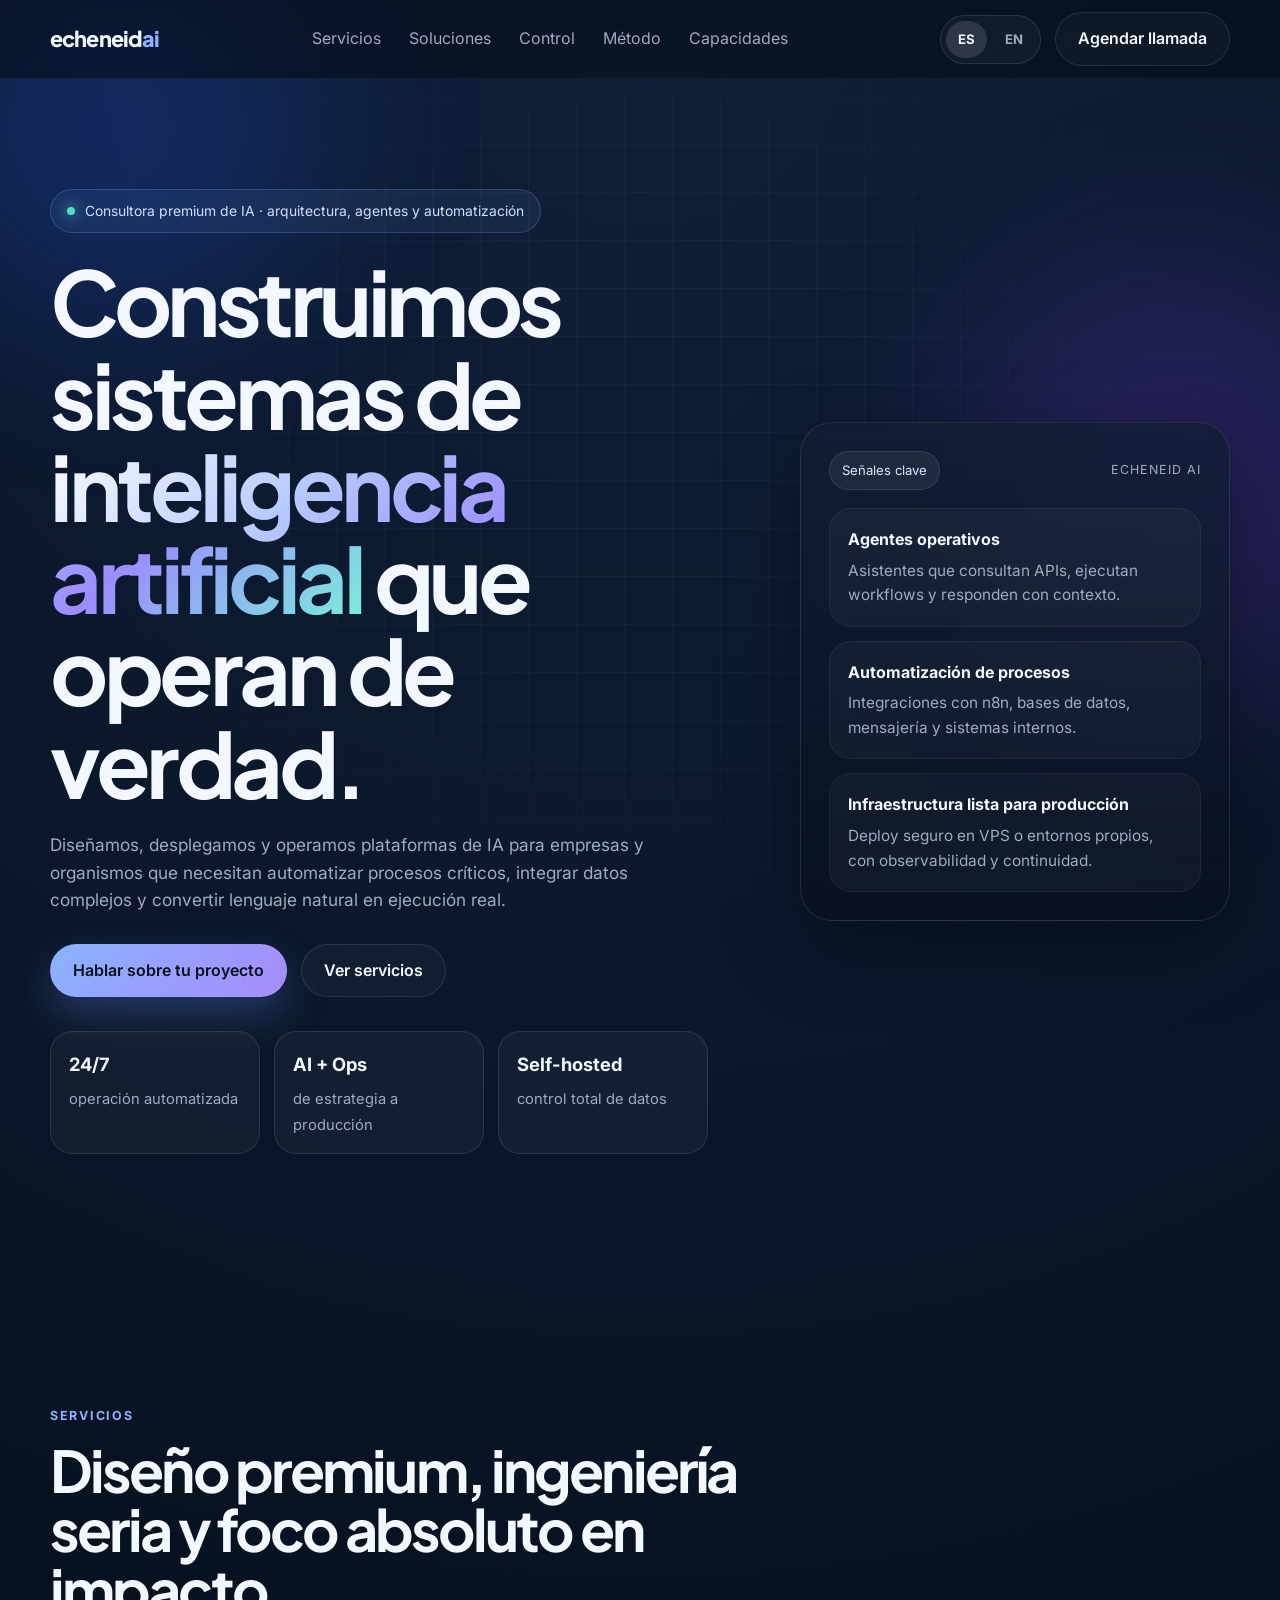
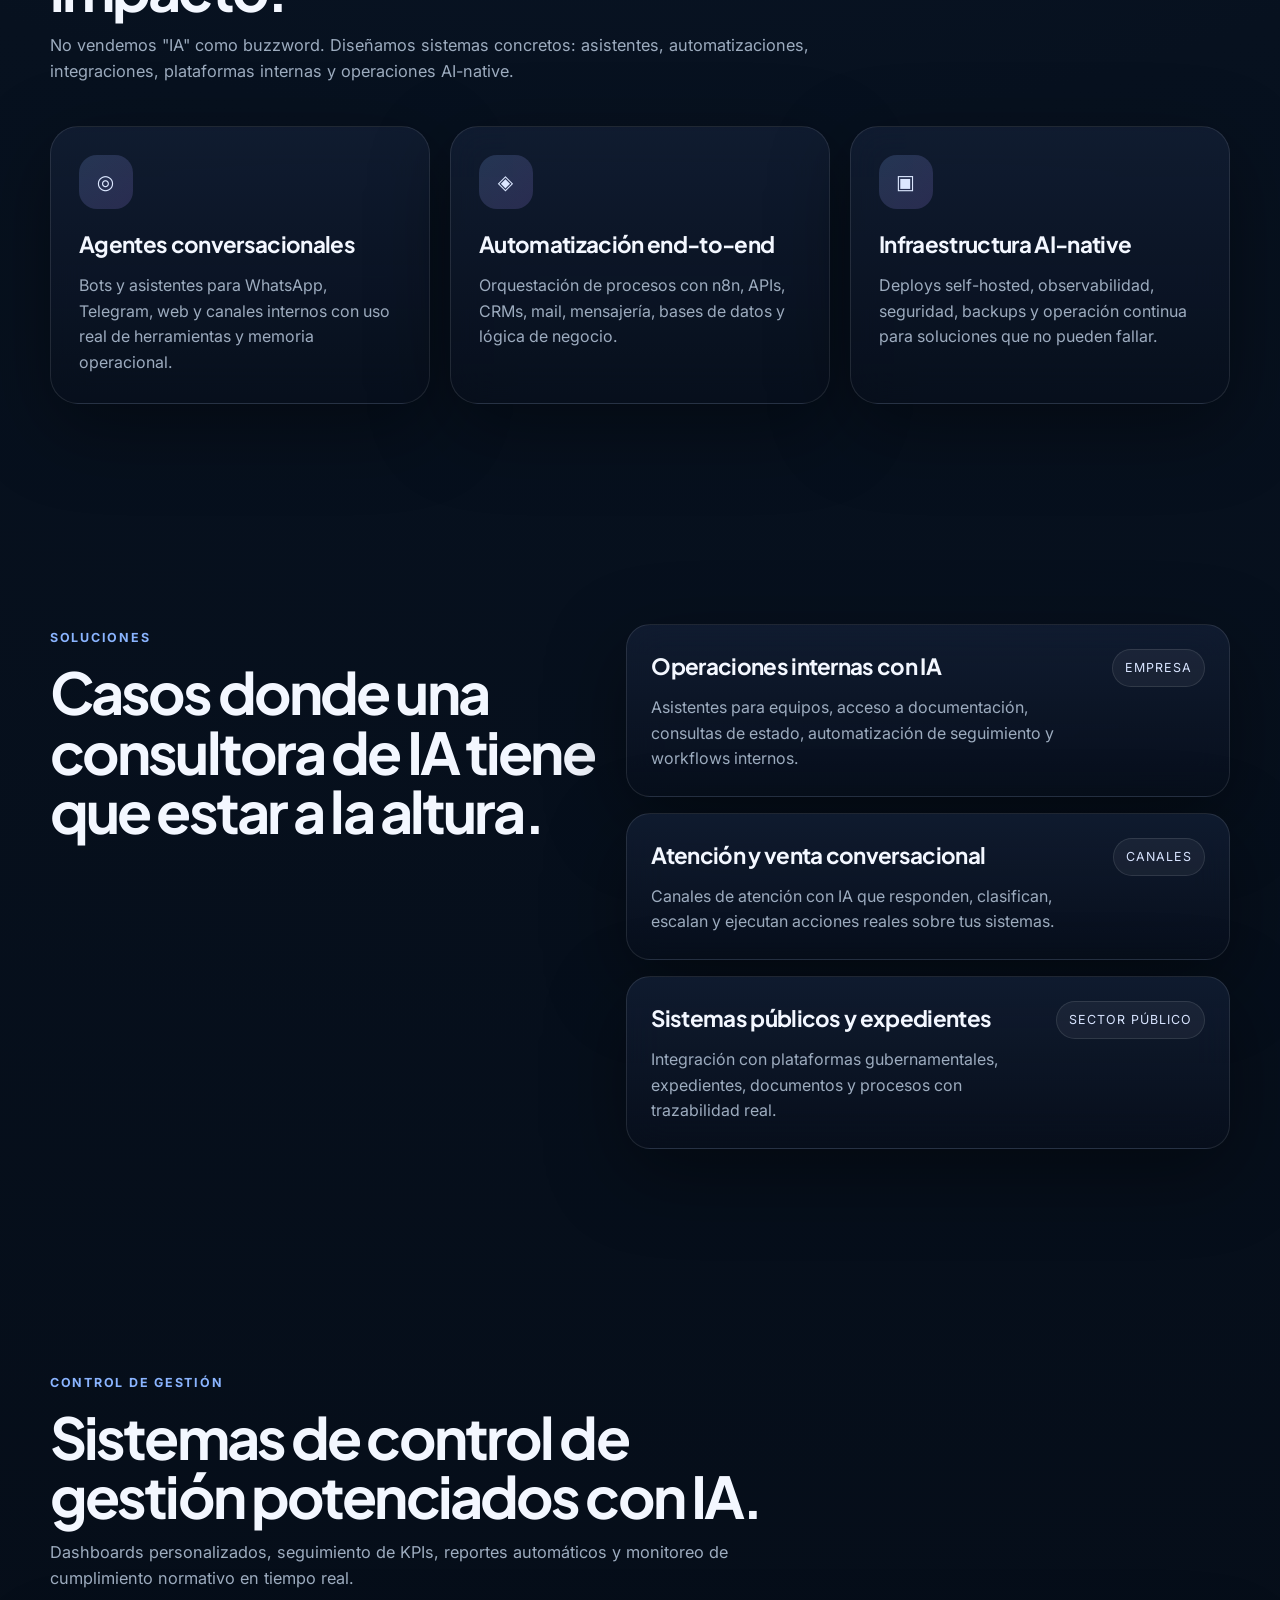
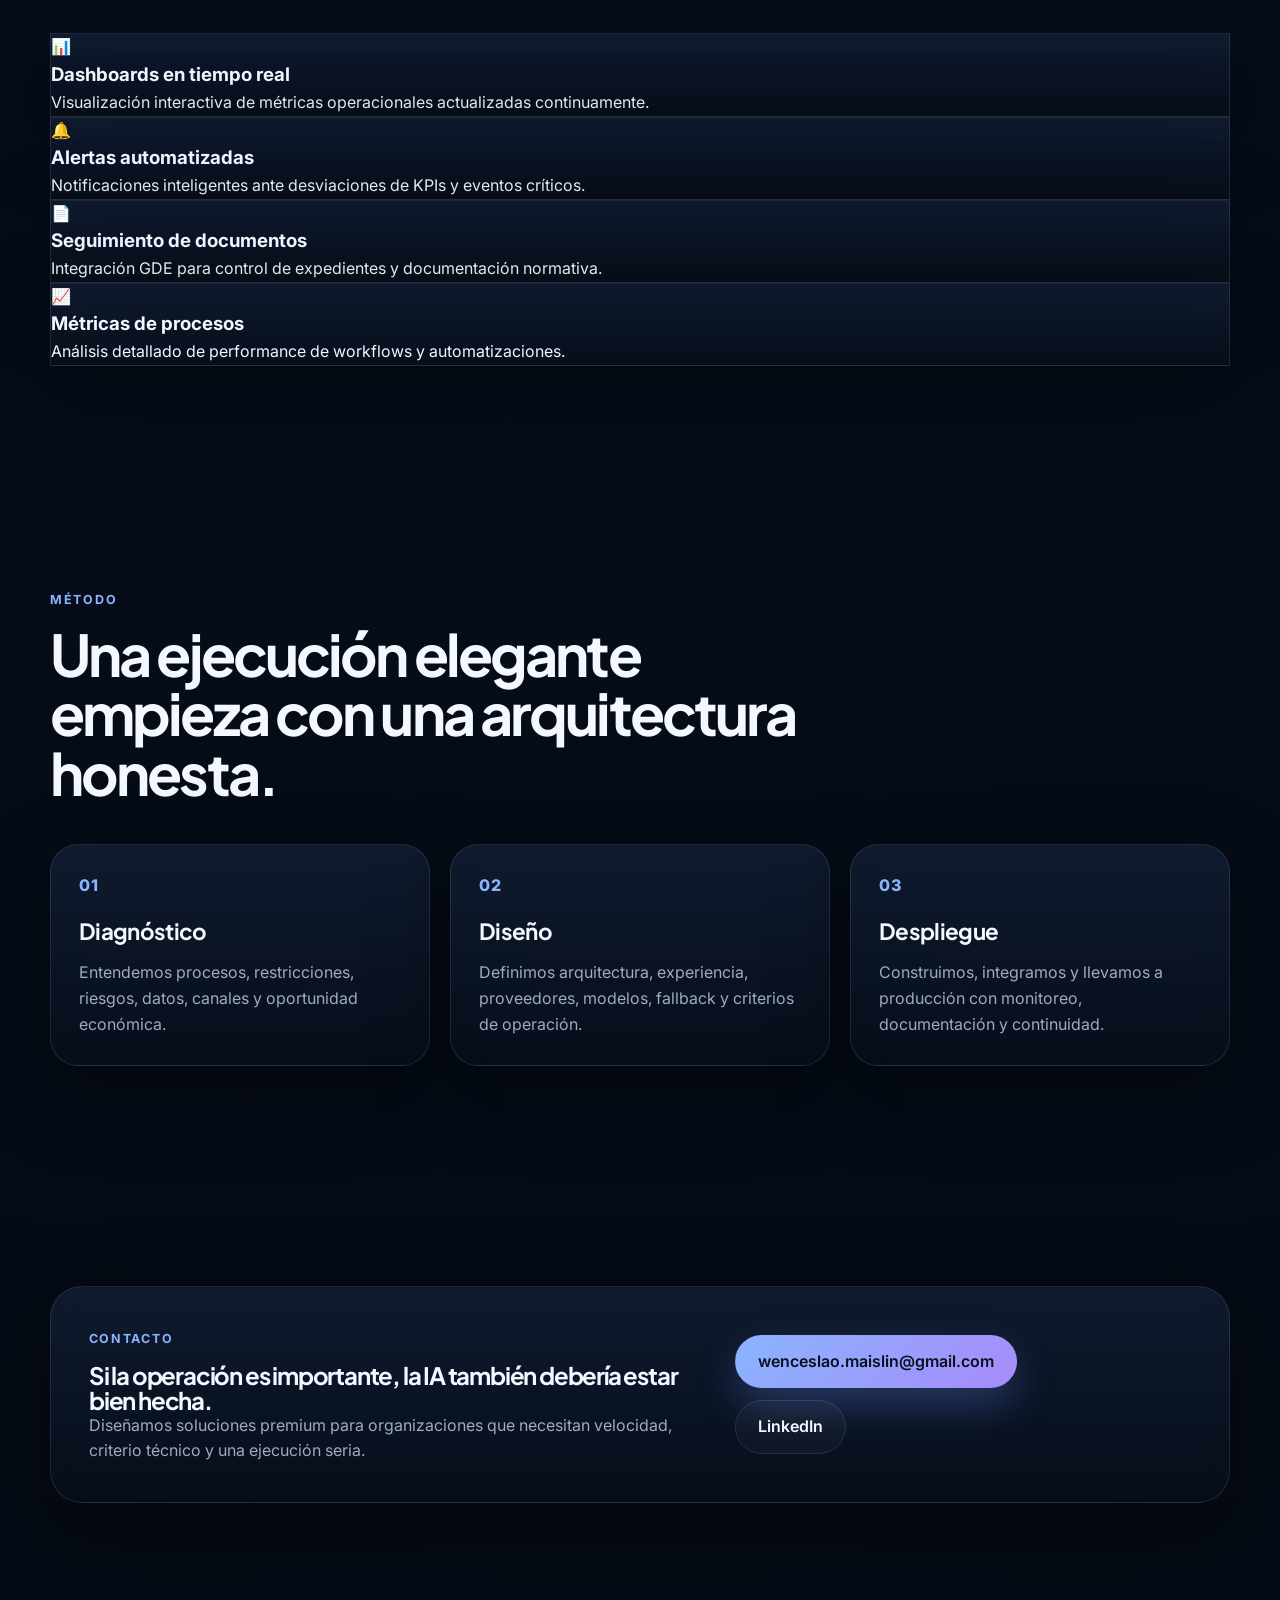
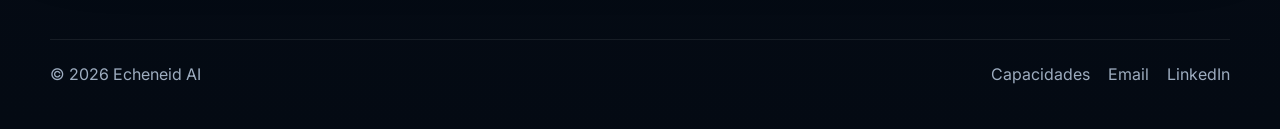
==== commit 22618261: "feat: add Management Control section, animated tech marquee, card hover effects and navbar scroll st" ====
--- a/index.html
+++ b/index.html
@@ -22,6 +22,7 @@
         <nav class="desktop-nav">
           <a href="#services"><span class="es">Servicios</span><span class="en">Services</span></a>
           <a href="#solutions"><span class="es">Soluciones</span><span class="en">Solutions</span></a>
+          <a href="#management"><span class="es">Control</span><span class="en">Control</span></a>
           <a href="#approach"><span class="es">Método</span><span class="en">Approach</span></a>
           <a href="servicios.html"><span class="es">Capacidades</span><span class="en">Capabilities</span></a>
         </nav>
@@ -96,14 +97,12 @@
         </div>
       </section>
 
-      <section class="trust-strip section-slim">
-        <div class="container trust-grid reveal">
-          <span>OpenAI</span>
-          <span>Anthropic</span>
-          <span>n8n</span>
-          <span>Docker</span>
-          <span>OpenClaw</span>
-          <span>Government APIs</span>
+      <!-- TECH MARQUEE (replaces static trust-strip) -->
+      <section class="tech-marquee section-slim" id="tech">
+        <div class="marquee-container">
+          <div class="marquee-track" id="marquee-track">
+            <!-- Populated by JS -->
+          </div>
         </div>
       </section>
 
@@ -112,7 +111,7 @@
           <div class="section-heading reveal">
             <span class="section-kicker"><span class="es">Servicios</span><span class="en">Services</span></span>
             <h2><span class="es">Diseño premium, ingeniería seria y foco absoluto en impacto.</span><span class="en">Premium design, serious engineering and absolute focus on impact.</span></h2>
-            <p><span class="es">No vendemos “IA” como buzzword. Diseñamos sistemas concretos: asistentes, automatizaciones, integraciones, plataformas internas y operaciones AI-native.</span><span class="en">We do not sell “AI” as a buzzword. We design concrete systems: assistants, automations, integrations, internal platforms and AI-native operations.</span></p>
+            <p><span class="es">No vendemos "IA" como buzzword. Diseñamos sistemas concretos: asistentes, automatizaciones, integraciones, plataformas internas y operaciones AI-native.</span><span class="en">We do not sell "AI" as a buzzword. We design concrete systems: assistants, automations, integrations, internal platforms and AI-native operations.</span></p>
           </div>
           <div class="services-grid">
             <article class="service-card glass reveal delay-1">
@@ -161,6 +160,39 @@
                 <p><span class="es">Integración con plataformas gubernamentales, expedientes, documentos y procesos con trazabilidad real.</span><span class="en">Integration with government platforms, records, documents and processes with real traceability.</span></p>
               </div>
               <span class="tag"><span class="es">sector público</span><span class="en">public sector</span></span>
+            </article>
+          </div>
+        </div>
+      </section>
+
+      <!-- NEW: MANAGEMENT CONTROL SECTION -->
+      <section class="section" id="management">
+        <div class="container">
+          <div class="section-heading reveal">
+            <span class="section-kicker"><span class="es">Control de gestión</span><span class="en">Management Control</span></span>
+            <h2><span class="es">Sistemas de control de gestión potenciados con IA.</span><span class="en">AI-powered management control systems.</span></h2>
+            <p><span class="es">Dashboards personalizados, seguimiento de KPIs, reportes automáticos y monitoreo de cumplimiento normativo en tiempo real.</span><span class="en">Custom dashboards, KPI tracking, automated reporting and real-time compliance monitoring.</span></p>
+          </div>
+          <div class="control-grid">
+            <article class="control-card glass reveal delay-1">
+              <div class="control-icon">📊</div>
+              <h3><span class="es">Dashboards en tiempo real</span><span class="en">Real-time dashboards</span></h3>
+              <p><span class="es">Visualización interactiva de métricas operacionales actualizadas continuamente.</span><span class="en">Interactive visualization of continuously updated operational metrics.</span></p>
+            </article>
+            <article class="control-card glass reveal delay-2">
+              <div class="control-icon">🔔</div>
+              <h3><span class="es">Alertas automatizadas</span><span class="en">Automated alerts</span></h3>
+              <p><span class="es">Notificaciones inteligentes ante desviaciones de KPIs y eventos críticos.</span><span class="en">Intelligent notifications for KPI deviations and critical events.</span></p>
+            </article>
+            <article class="control-card glass reveal delay-3">
+              <div class="control-icon">📄</div>
+              <h3><span class="es">Seguimiento de documentos</span><span class="en">Document tracking</span></h3>
+              <p><span class="es">Integración GDE para control de expedientes y documentación normativa.</span><span class="en">GDE integration for file management and regulatory documentation.</span></p>
+            </article>
+            <article class="control-card glass reveal delay-4">
+              <div class="control-icon">📈</div>
+              <h3><span class="es">Métricas de procesos</span><span class="en">Process metrics</span></h3>
+              <p><span class="es">Análisis detallado de performance de workflows y automatizaciones.</span><span class="en">Detailed analysis of workflow and automation performance.</span></p>
             </article>
           </div>
         </div>
@@ -222,4 +254,4 @@
   </div>
   <script src="main.js"></script>
 </body>
-</html>+</html>
--- a/style.css
+++ b/style.css
@@ -193,8 +193,9 @@
 .footer-links { display: flex; gap: 18px; }
 .footer-links a:hover { color: var(--text); }
 
-.reveal { opacity: 0; transform: translateY(24px); transition: opacity .7s ease, transform .7s ease; }
-.reveal.active { opacity: 1; transform: translateY(0); }
+.reveal { opacity: 1; transform: translateY(0); transition: opacity .7s ease, transform .7s ease; }
+.js .reveal { opacity: 0; transform: translateY(24px); }
+.js .reveal.active { opacity: 1; transform: translateY(0); }
 .delay-1 { transition-delay: .08s; }
 .delay-2 { transition-delay: .16s; }
 .delay-3 { transition-delay: .24s; }
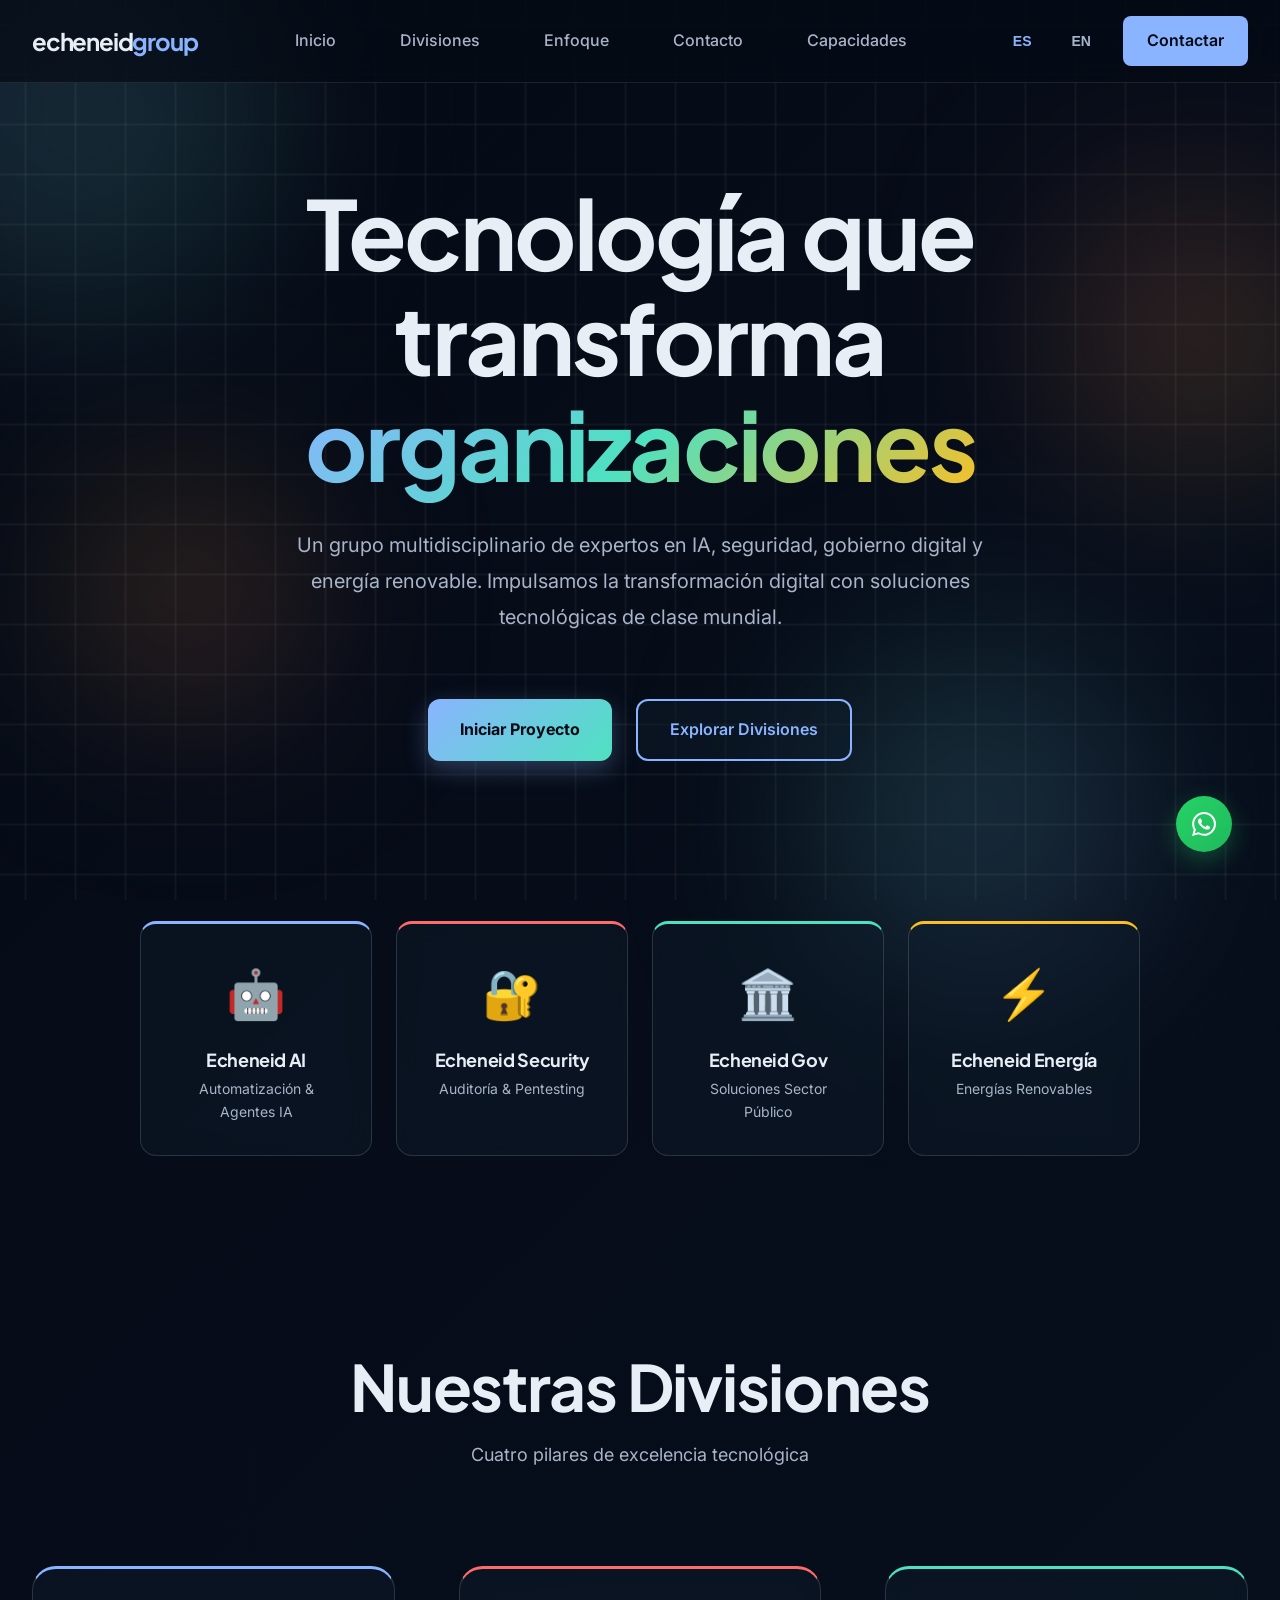
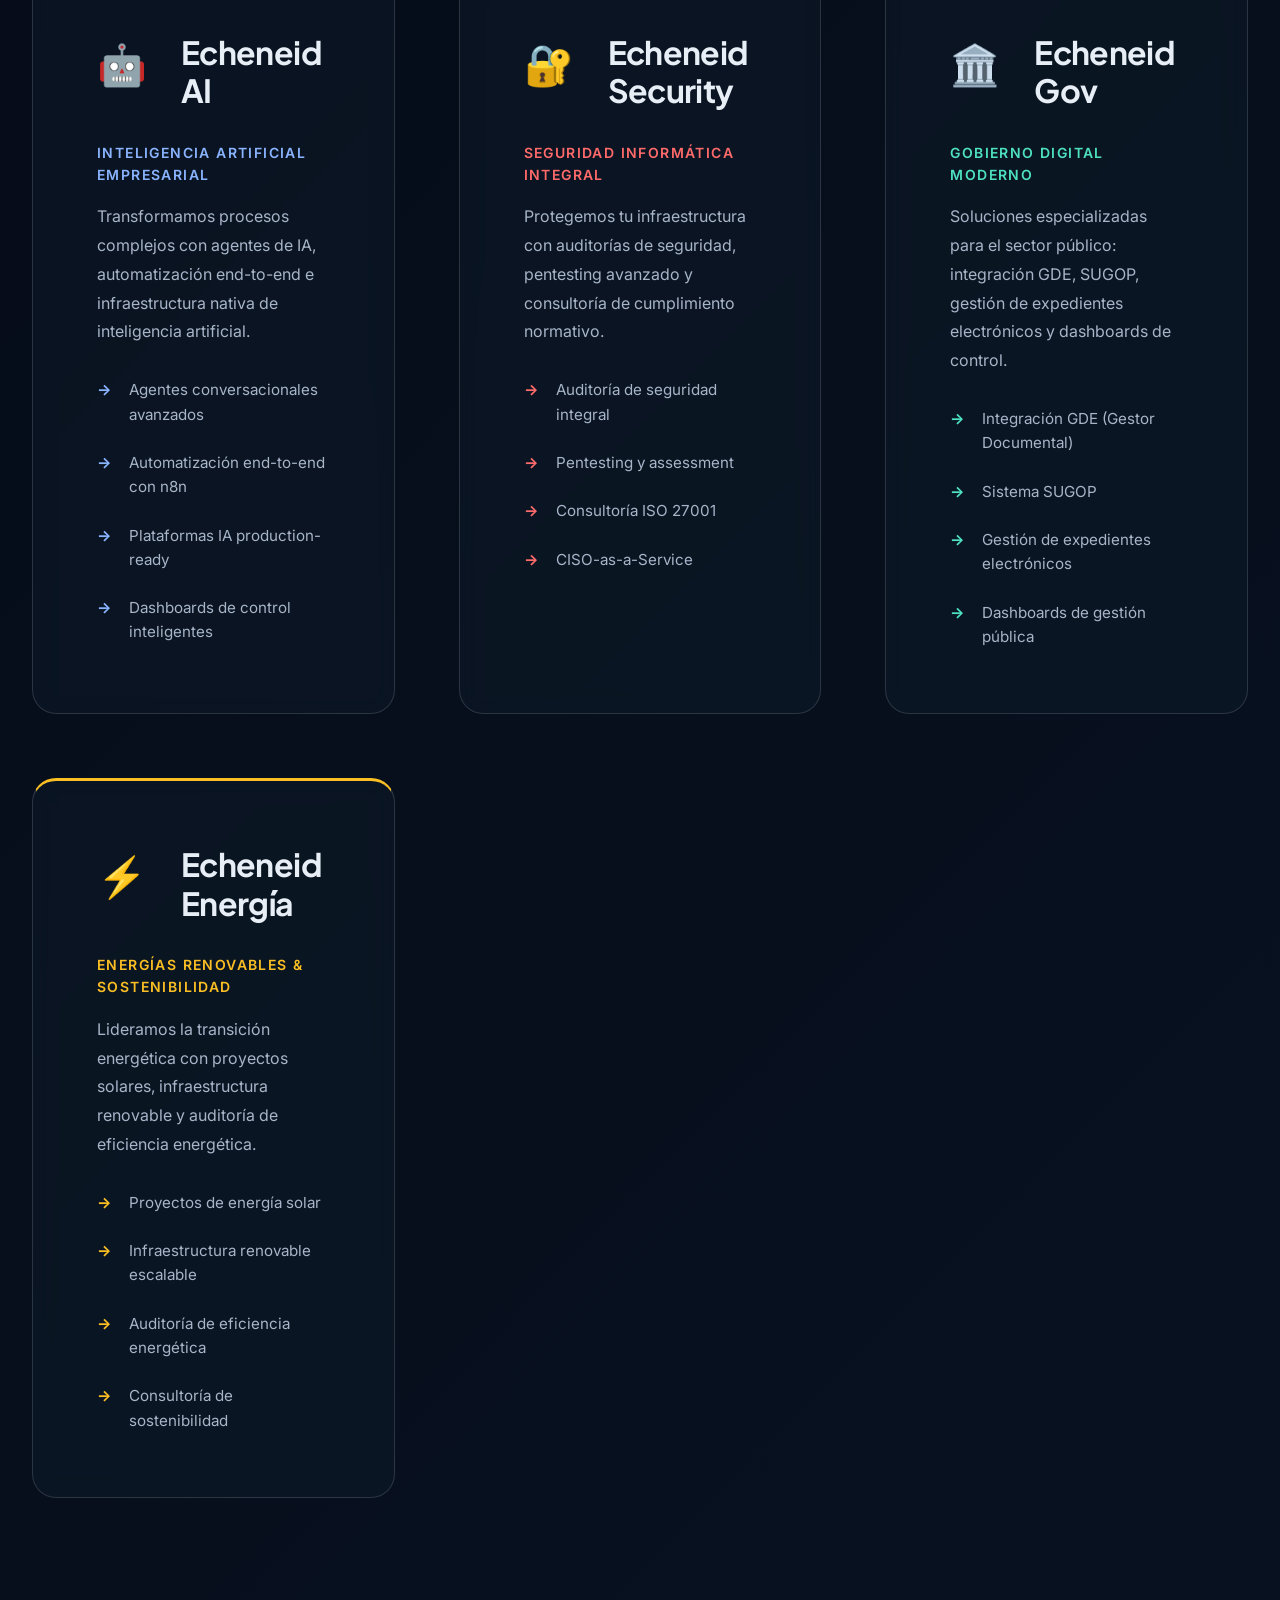
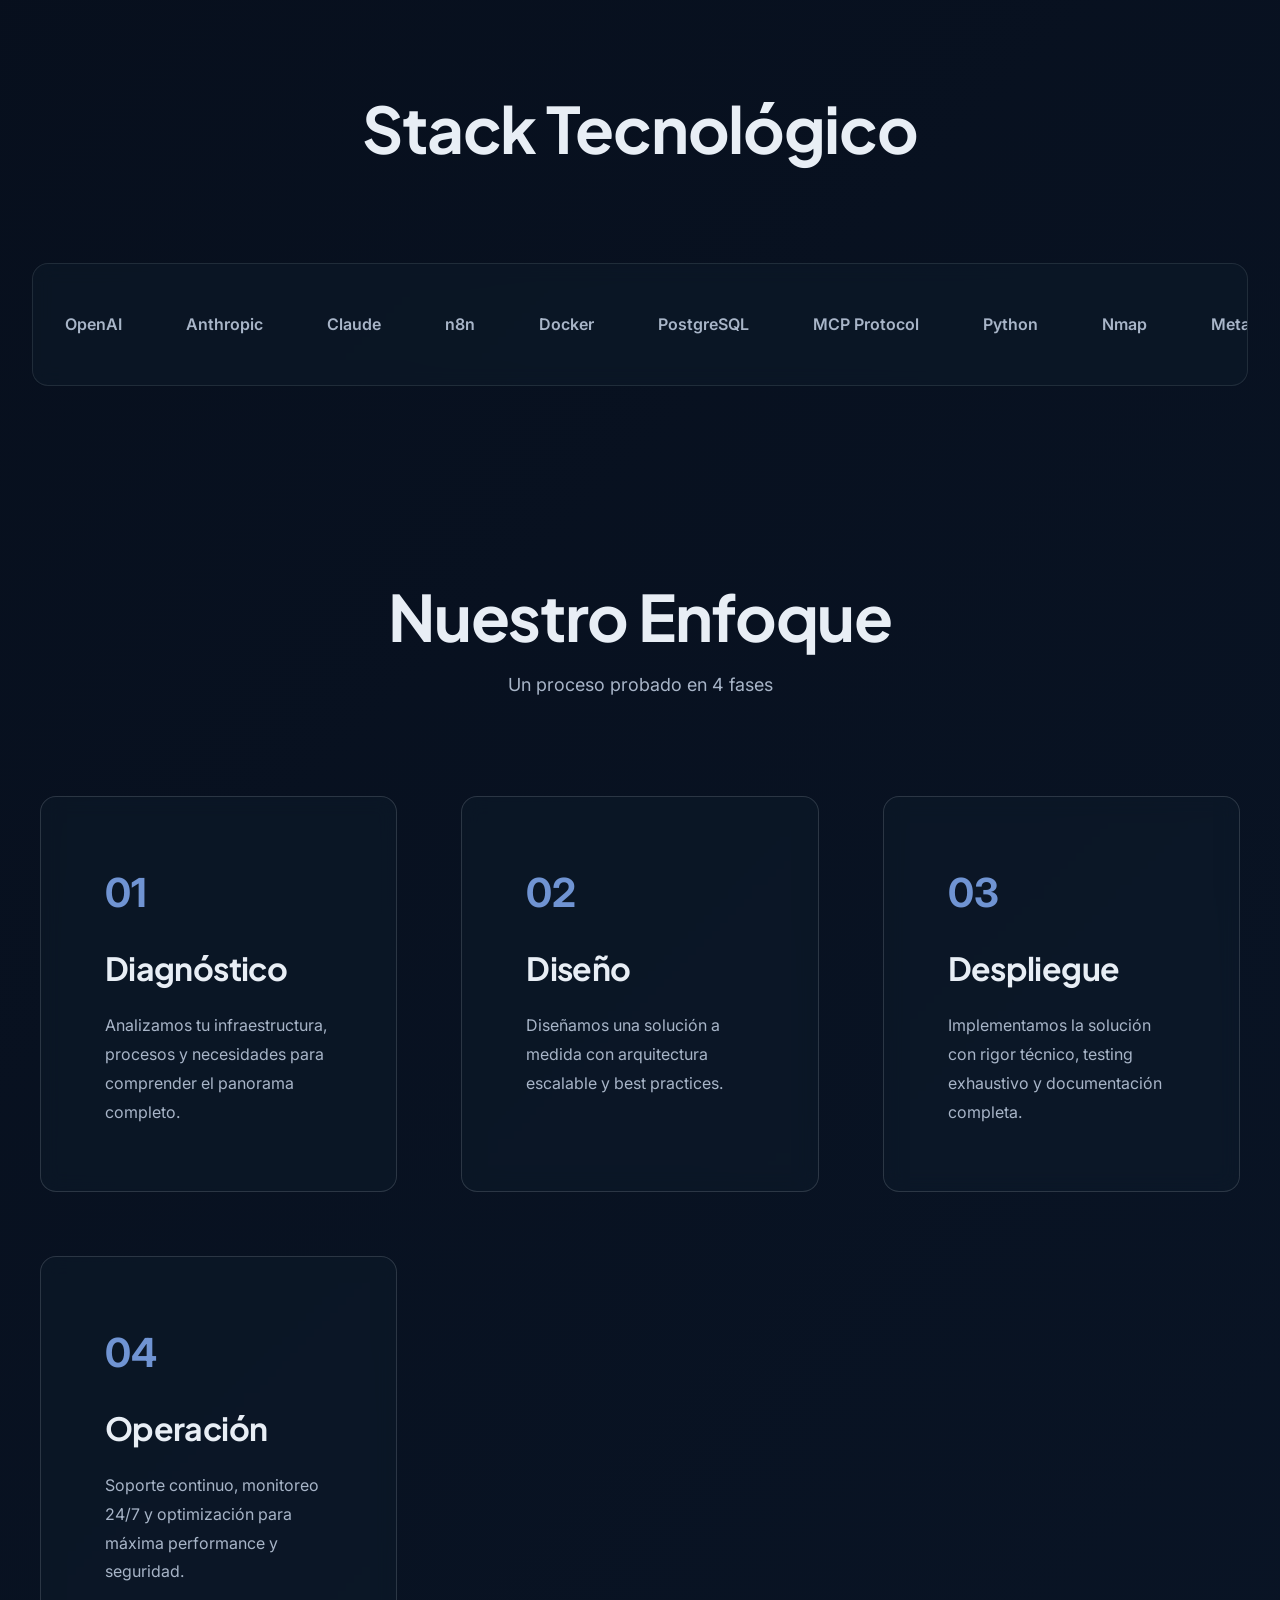
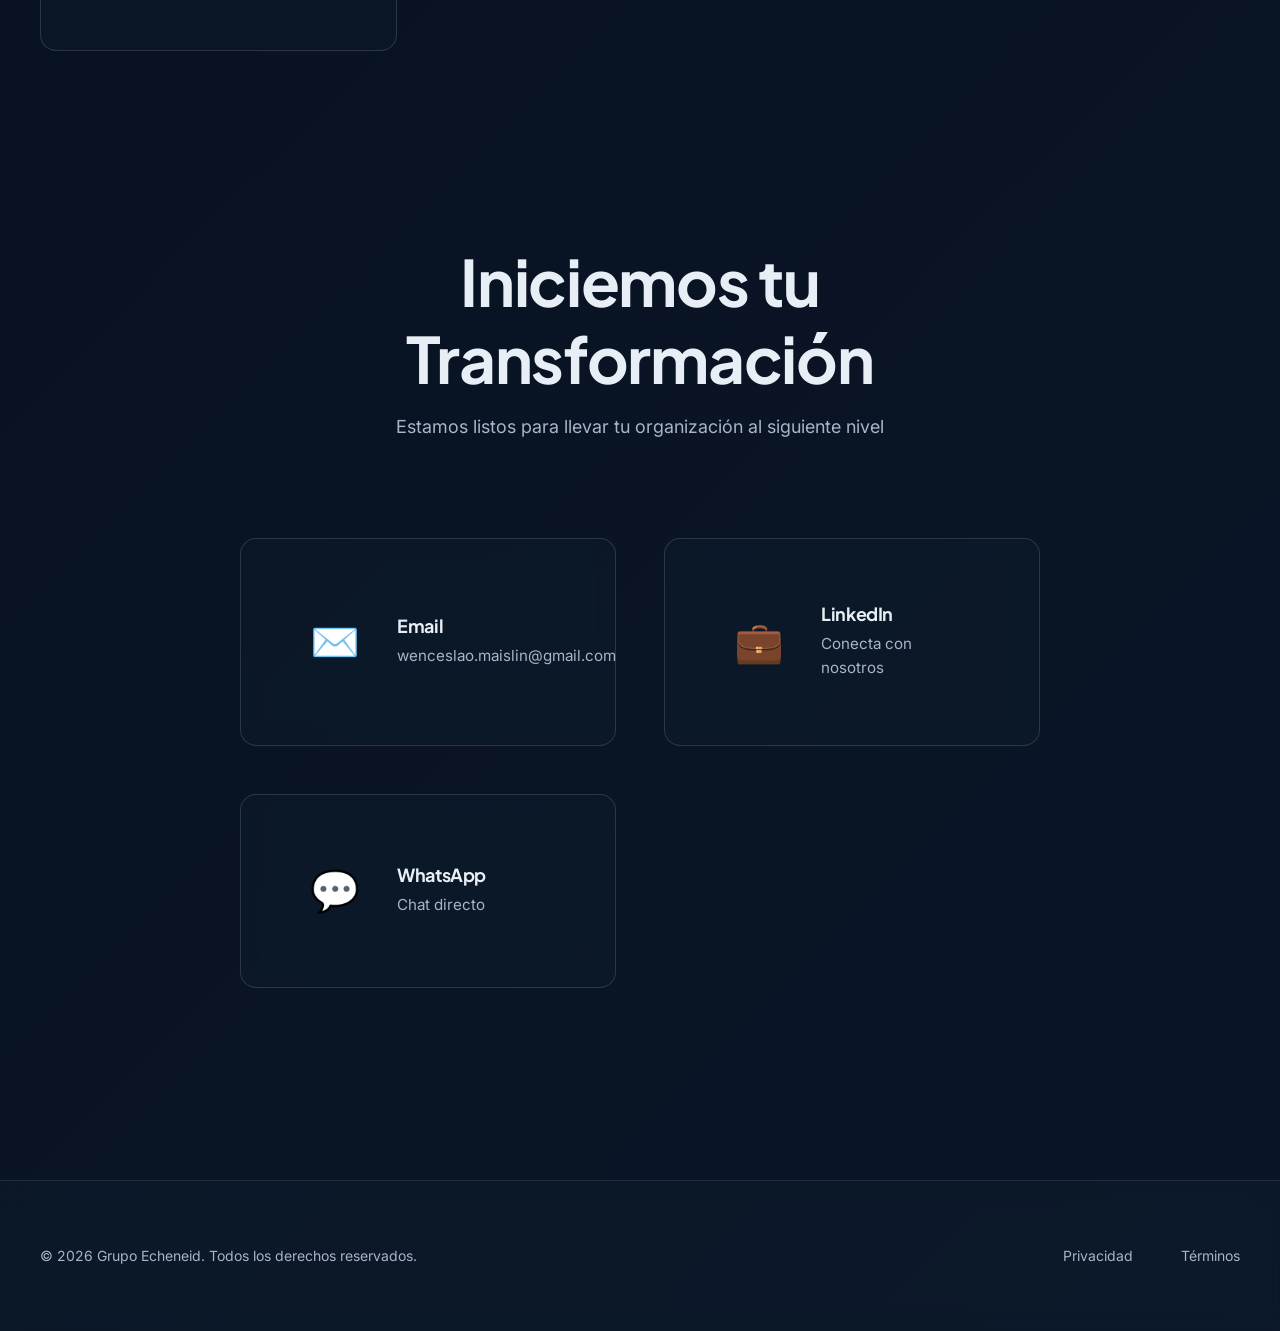
==== commit dae57b60: "Redesign: Grupo Echeneid premium landing with 4 divisions, WhatsApp, glassmorphism UI" ====
--- a/index.html
+++ b/index.html
@@ -3,255 +3,294 @@
 <head>
   <meta charset="UTF-8">
   <meta name="viewport" content="width=device-width, initial-scale=1.0">
-  <title>Echeneid AI — Consultora premium de inteligencia artificial</title>
-  <meta name="description" content="Consultora premium de inteligencia artificial, automatización y agentes para empresas y sector público. Arquitectura, despliegue y operación de sistemas de IA listos para producción.">
+  <meta name="description" content="Grupo Echeneid — Tecnología que transforma organizaciones. IA, seguridad informática, gobierno digital y energía renovable.">
+  <title>Grupo Echeneid — Tecnología que transforma organizaciones</title>
   <link rel="preconnect" href="https://fonts.googleapis.com">
   <link rel="preconnect" href="https://fonts.gstatic.com" crossorigin>
   <link href="https://fonts.googleapis.com/css2?family=Inter:wght@400;500;600;700;800&family=Plus+Jakarta+Sans:wght@500;600;700;800&display=swap" rel="stylesheet">
   <link rel="stylesheet" href="style.css">
 </head>
 <body>
-  <div class="site-shell">
-    <div class="ambient ambient-a"></div>
-    <div class="ambient ambient-b"></div>
-    <div class="ambient-grid"></div>
-
-    <header class="topbar">
-      <div class="container topbar-inner">
-        <a href="#home" class="brand">echeneid<span>ai</span></a>
-        <nav class="desktop-nav">
-          <a href="#services"><span class="es">Servicios</span><span class="en">Services</span></a>
-          <a href="#solutions"><span class="es">Soluciones</span><span class="en">Solutions</span></a>
-          <a href="#management"><span class="es">Control</span><span class="en">Control</span></a>
-          <a href="#approach"><span class="es">Método</span><span class="en">Approach</span></a>
-          <a href="servicios.html"><span class="es">Capacidades</span><span class="en">Capabilities</span></a>
-        </nav>
-        <div class="topbar-actions">
-          <div class="lang-switch" aria-label="language switch">
-            <button class="lang-btn active" data-lang-btn="es">ES</button>
-            <button class="lang-btn" data-lang-btn="en">EN</button>
-          </div>
-          <a class="btn btn-secondary" href="#contact"><span class="es">Agendar llamada</span><span class="en">Book a call</span></a>
-        </div>
-      </div>
-    </header>
-
-    <main>
-      <section class="hero section" id="home">
-        <div class="container hero-grid">
-          <div class="hero-copy">
-            <div class="eyebrow reveal">
-              <span class="status-dot"></span>
-              <span class="es">Consultora premium de IA · arquitectura, agentes y automatización</span>
-              <span class="en">Premium AI consultancy · architecture, agents and automation</span>
+  <!-- Animated background orbs -->
+  <div class="background-orbs">
+    <div class="orb orb-1"></div>
+    <div class="orb orb-2"></div>
+    <div class="orb orb-3"></div>
+    <div class="orb orb-4"></div>
+  </div>
+
+  <!-- Grid overlay -->
+  <div class="grid-overlay"></div>
+
+  <!-- Navigation -->
+  <header class="navbar">
+    <div class="navbar-container">
+      <div class="logo">
+        <span class="logo-text">echeneid<span class="accent">group</span></span>
+      </div>
+
+      <nav class="nav-menu">
+        <a href="#hero" class="nav-link"><span class="es">Inicio</span><span class="en">Home</span></a>
+        <a href="#divisions" class="nav-link"><span class="es">Divisiones</span><span class="en">Divisions</span></a>
+        <a href="#approach" class="nav-link"><span class="es">Enfoque</span><span class="en">Approach</span></a>
+        <a href="#contact" class="nav-link"><span class="es">Contacto</span><span class="en">Contact</span></a>
+        <a href="servicios.html" class="nav-link"><span class="es">Capacidades</span><span class="en">Capabilities</span></a>
+      </nav>
+
+      <div class="navbar-right">
+        <button class="lang-toggle" data-lang-btn="es">ES</button>
+        <button class="lang-toggle" data-lang-btn="en">EN</button>
+        <a href="#contact" class="cta-btn"><span class="es">Contactar</span><span class="en">Contact Us</span></a>
+      </div>
+
+      <button class="menu-toggle">
+        <span></span>
+        <span></span>
+        <span></span>
+      </button>
+    </div>
+  </header>
+
+  <!-- Main content -->
+  <main>
+    <!-- Hero Section -->
+    <section id="hero" class="hero">
+      <div class="hero-content">
+        <h1 class="hero-title reveal">
+          <span class="es">Tecnología que transforma <span class="gradient-text">organizaciones</span></span>
+          <span class="en">Technology that transforms <span class="gradient-text">organizations</span></span>
+        </h1>
+
+        <p class="hero-subtitle reveal">
+          <span class="es">Un grupo multidisciplinario de expertos en IA, seguridad, gobierno digital y energía renovable. Impulsamos la transformación digital con soluciones tecnológicas de clase mundial.</span>
+          <span class="en">A multidisciplinary group of experts in AI, security, digital government, and renewable energy. We drive digital transformation with world-class technology solutions.</span>
+        </p>
+
+        <div class="hero-ctas reveal">
+          <a href="#contact" class="btn btn-primary">
+            <span class="es">Iniciar Proyecto</span>
+            <span class="en">Start Project</span>
+          </a>
+          <a href="#divisions" class="btn btn-secondary">
+            <span class="es">Explorar Divisiones</span>
+            <span class="en">Explore Divisions</span>
+          </a>
+        </div>
+      </div>
+
+      <!-- Mini division cards -->
+      <div class="hero-divisions reveal">
+        <div class="mini-card" style="--accent: #8ab4ff">
+          <div class="mini-card-icon">🤖</div>
+          <h3><span class="es">Echeneid AI</span><span class="en">Echeneid AI</span></h3>
+          <p><span class="es">Automatización & Agentes IA</span><span class="en">Automation & AI Agents</span></p>
+        </div>
+
+        <div class="mini-card" style="--accent: #ff6b6b">
+          <div class="mini-card-icon">🔐</div>
+          <h3><span class="es">Echeneid Security</span><span class="en">Echeneid Security</span></h3>
+          <p><span class="es">Auditoría & Pentesting</span><span class="en">Auditing & Pentesting</span></p>
+        </div>
+
+        <div class="mini-card" style="--accent: #4ee1c1">
+          <div class="mini-card-icon">🏛️</div>
+          <h3><span class="es">Echeneid Gov</span><span class="en">Echeneid Gov</span></h3>
+          <p><span class="es">Soluciones Sector Público</span><span class="en">Public Sector Solutions</span></p>
+        </div>
+
+        <div class="mini-card" style="--accent: #fbbf24">
+          <div class="mini-card-icon">⚡</div>
+          <h3><span class="es">Echeneid Energía</span><span class="en">Echeneid Energy</span></h3>
+          <p><span class="es">Energías Renovables</span><span class="en">Renewable Energy</span></p>
+        </div>
+      </div>
+    </section>
+
+    <!-- Divisions Section -->
+    <section id="divisions" class="divisions">
+      <div class="section-header reveal">
+        <h2><span class="es">Nuestras Divisiones</span><span class="en">Our Divisions</span></h2>
+        <p><span class="es">Cuatro pilares de excelencia tecnológica</span><span class="en">Four pillars of technological excellence</span></p>
+      </div>
+
+      <div class="divisions-grid">
+        <!-- Echeneid AI -->
+        <div class="division-card reveal" style="--accent: #8ab4ff">
+          <div class="division-header">
+            <div class="division-icon">🤖</div>
+            <h3><span class="es">Echeneid AI</span><span class="en">Echeneid AI</span></h3>
+          </div>
+          <p class="division-tagline"><span class="es">Inteligencia Artificial Empresarial</span><span class="en">Enterprise AI Intelligence</span></p>
+          <p class="division-description">
+            <span class="es">Transformamos procesos complejos con agentes de IA, automatización end-to-end e infraestructura nativa de inteligencia artificial.</span>
+            <span class="en">We transform complex processes with AI agents, end-to-end automation, and native AI infrastructure.</span>
+          </p>
+          <ul class="division-capabilities">
+            <li><span class="es">Agentes conversacionales avanzados</span><span class="en">Advanced conversational agents</span></li>
+            <li><span class="es">Automatización end-to-end con n8n</span><span class="en">End-to-end automation with n8n</span></li>
+            <li><span class="es">Plataformas IA production-ready</span><span class="en">Production-ready AI platforms</span></li>
+            <li><span class="es">Dashboards de control inteligentes</span><span class="en">Intelligent control dashboards</span></li>
+          </ul>
+        </div>
+
+        <!-- Echeneid Security -->
+        <div class="division-card reveal" style="--accent: #ff6b6b">
+          <div class="division-header">
+            <div class="division-icon">🔐</div>
+            <h3><span class="es">Echeneid Security</span><span class="en">Echeneid Security</span></h3>
+          </div>
+          <p class="division-tagline"><span class="es">Seguridad Informática Integral</span><span class="en">Comprehensive IT Security</span></p>
+          <p class="division-description">
+            <span class="es">Protegemos tu infraestructura con auditorías de seguridad, pentesting avanzado y consultoría de cumplimiento normativo.</span>
+            <span class="en">We protect your infrastructure with security audits, advanced pentesting, and compliance consulting.</span>
+          </p>
+          <ul class="division-capabilities">
+            <li><span class="es">Auditoría de seguridad integral</span><span class="en">Comprehensive security auditing</span></li>
+            <li><span class="es">Pentesting y assessment</span><span class="en">Pentesting and vulnerability assessment</span></li>
+            <li><span class="es">Consultoría ISO 27001</span><span class="en">ISO 27001 consulting</span></li>
+            <li><span class="es">CISO-as-a-Service</span><span class="en">CISO-as-a-Service</span></li>
+          </ul>
+        </div>
+
+        <!-- Echeneid Gov -->
+        <div class="division-card reveal" style="--accent: #4ee1c1">
+          <div class="division-header">
+            <div class="division-icon">🏛️</div>
+            <h3><span class="es">Echeneid Gov</span><span class="en">Echeneid Gov</span></h3>
+          </div>
+          <p class="division-tagline"><span class="es">Gobierno Digital Moderno</span><span class="en">Modern Digital Government</span></p>
+          <p class="division-description">
+            <span class="es">Soluciones especializadas para el sector público: integración GDE, SUGOP, gestión de expedientes electrónicos y dashboards de control.</span>
+            <span class="en">Specialized solutions for the public sector: GDE integration, SUGOP, electronic records management, and control dashboards.</span>
+          </p>
+          <ul class="division-capabilities">
+            <li><span class="es">Integración GDE (Gestor Documental)</span><span class="en">GDE integration</span></li>
+            <li><span class="es">Sistema SUGOP</span><span class="en">SUGOP system</span></li>
+            <li><span class="es">Gestión de expedientes electrónicos</span><span class="en">Electronic records management</span></li>
+            <li><span class="es">Dashboards de gestión pública</span><span class="en">Public management dashboards</span></li>
+          </ul>
+        </div>
+
+        <!-- Echeneid Energía -->
+        <div class="division-card reveal" style="--accent: #fbbf24">
+          <div class="division-header">
+            <div class="division-icon">⚡</div>
+            <h3><span class="es">Echeneid Energía</span><span class="en">Echeneid Energy</span></h3>
+          </div>
+          <p class="division-tagline"><span class="es">Energías Renovables & Sostenibilidad</span><span class="en">Renewable Energy & Sustainability</span></p>
+          <p class="division-description">
+            <span class="es">Lideramos la transición energética con proyectos solares, infraestructura renovable y auditoría de eficiencia energética.</span>
+            <span class="en">We lead the energy transition with solar projects, renewable infrastructure, and energy efficiency auditing.</span>
+          </p>
+          <ul class="division-capabilities">
+            <li><span class="es">Proyectos de energía solar</span><span class="en">Solar energy projects</span></li>
+            <li><span class="es">Infraestructura renovable escalable</span><span class="en">Scalable renewable infrastructure</span></li>
+            <li><span class="es">Auditoría de eficiencia energética</span><span class="en">Energy efficiency auditing</span></li>
+            <li><span class="es">Consultoría de sostenibilidad</span><span class="en">Sustainability consulting</span></li>
+          </ul>
+        </div>
+      </div>
+    </section>
+
+    <!-- Tech Stack Marquee -->
+    <section class="tech-stack">
+      <div class="section-header reveal">
+        <h2><span class="es">Stack Tecnológico</span><span class="en">Tech Stack</span></h2>
+      </div>
+      <div class="marquee-container">
+        <div class="marquee">
+          <div class="marquee-content" id="marquee-content">
+            <!-- Content populated by JS -->
+          </div>
+        </div>
+      </div>
+    </section>
+
+    <!-- Approach Section -->
+    <section id="approach" class="approach">
+      <div class="section-header reveal">
+        <h2><span class="es">Nuestro Enfoque</span><span class="en">Our Approach</span></h2>
+        <p><span class="es">Un proceso probado en 4 fases</span><span class="en">A proven 4-phase process</span></p>
+      </div>
+
+      <div class="approach-grid">
+        <div class="approach-card reveal">
+          <div class="approach-number">01</div>
+          <h3><span class="es">Diagnóstico</span><span class="en">Diagnosis</span></h3>
+          <p><span class="es">Analizamos tu infraestructura, procesos y necesidades para comprender el panorama completo.</span><span class="en">We analyze your infrastructure, processes, and needs to understand the complete picture.</span></p>
+        </div>
+
+        <div class="approach-card reveal">
+          <div class="approach-number">02</div>
+          <h3><span class="es">Diseño</span><span class="en">Design</span></h3>
+          <p><span class="es">Diseñamos una solución a medida con arquitectura escalable y best practices.</span><span class="en">We design a custom solution with scalable architecture and best practices.</span></p>
+        </div>
+
+        <div class="approach-card reveal">
+          <div class="approach-number">03</div>
+          <h3><span class="es">Despliegue</span><span class="en">Deployment</span></h3>
+          <p><span class="es">Implementamos la solución con rigor técnico, testing exhaustivo y documentación completa.</span><span class="en">We implement with technical rigor, exhaustive testing, and complete documentation.</span></p>
+        </div>
+
+        <div class="approach-card reveal">
+          <div class="approach-number">04</div>
+          <h3><span class="es">Operación</span><span class="en">Operations</span></h3>
+          <p><span class="es">Soporte continuo, monitoreo 24/7 y optimización para máxima performance y seguridad.</span><span class="en">Continuous support, 24/7 monitoring, and optimization for peak performance and security.</span></p>
+        </div>
+      </div>
+    </section>
+
+    <!-- Contact Section -->
+    <section id="contact" class="contact">
+      <div class="contact-content reveal">
+        <h2><span class="es">Iniciemos tu Transformación</span><span class="en">Start Your Transformation</span></h2>
+        <p><span class="es">Estamos listos para llevar tu organización al siguiente nivel</span><span class="en">We're ready to take your organization to the next level</span></p>
+
+        <div class="contact-methods">
+          <a href="mailto:wenceslao.maislin@gmail.com" class="contact-card">
+            <div class="contact-icon">✉️</div>
+            <div class="contact-info">
+              <h3><span class="es">Email</span><span class="en">Email</span></h3>
+              <p>wenceslao.maislin@gmail.com</p>
             </div>
-            <h1 class="reveal delay-1">
-              <span class="es">Construimos sistemas de <span class="gradient-text">inteligencia artificial</span> que operan de verdad.</span>
-              <span class="en">We build <span class="gradient-text">artificial intelligence</span> systems that operate in the real world.</span>
-            </h1>
-            <p class="hero-lead reveal delay-2">
-              <span class="es">Diseñamos, desplegamos y operamos plataformas de IA para empresas y organismos que necesitan automatizar procesos críticos, integrar datos complejos y convertir lenguaje natural en ejecución real.</span>
-              <span class="en">We design, deploy and operate AI platforms for companies and institutions that need to automate critical processes, integrate complex data and turn natural language into real execution.</span>
-            </p>
-            <div class="hero-actions reveal delay-3">
-              <a class="btn btn-primary" href="#contact"><span class="es">Hablar sobre tu proyecto</span><span class="en">Discuss your project</span></a>
-              <a class="btn btn-ghost" href="#services"><span class="es">Ver servicios</span><span class="en">View services</span></a>
+          </a>
+
+          <a href="https://linkedin.com/in/wenceslao-maislin-96673314/" target="_blank" rel="noopener noreferrer" class="contact-card">
+            <div class="contact-icon">💼</div>
+            <div class="contact-info">
+              <h3><span class="es">LinkedIn</span><span class="en">LinkedIn</span></h3>
+              <p><span class="es">Conecta con nosotros</span><span class="en">Connect with us</span></p>
             </div>
-            <div class="hero-metrics reveal delay-4">
-              <div class="metric-card">
-                <strong>24/7</strong>
-                <span class="es">operación automatizada</span><span class="en">automated operation</span>
-              </div>
-              <div class="metric-card">
-                <strong>AI + Ops</strong>
-                <span class="es">de estrategia a producción</span><span class="en">from strategy to production</span>
-              </div>
-              <div class="metric-card">
-                <strong>Self-hosted</strong>
-                <span class="es">control total de datos</span><span class="en">full data control</span>
-              </div>
+          </a>
+
+          <a href="https://wa.me/5493517564505" target="_blank" rel="noopener noreferrer" class="contact-card">
+            <div class="contact-icon">💬</div>
+            <div class="contact-info">
+              <h3><span class="es">WhatsApp</span><span class="en">WhatsApp</span></h3>
+              <p><span class="es">Chat directo</span><span class="en">Direct chat</span></p>
             </div>
-          </div>
-          <div class="hero-panel reveal delay-2">
-            <div class="signal-card glass">
-              <div class="signal-top">
-                <span class="pill"><span class="es">Señales clave</span><span class="en">Key signals</span></span>
-                <span class="mini-label">Echeneid AI</span>
-              </div>
-              <div class="signal-list">
-                <div class="signal-item">
-                  <span class="signal-title"><span class="es">Agentes operativos</span><span class="en">Operational agents</span></span>
-                  <p><span class="es">Asistentes que consultan APIs, ejecutan workflows y responden con contexto.</span><span class="en">Assistants that query APIs, execute workflows and answer with context.</span></p>
-                </div>
-                <div class="signal-item">
-                  <span class="signal-title"><span class="es">Automatización de procesos</span><span class="en">Process automation</span></span>
-                  <p><span class="es">Integraciones con n8n, bases de datos, mensajería y sistemas internos.</span><span class="en">Integrations with n8n, databases, messaging and internal systems.</span></p>
-                </div>
-                <div class="signal-item">
-                  <span class="signal-title"><span class="es">Infraestructura lista para producción</span><span class="en">Production-ready infrastructure</span></span>
-                  <p><span class="es">Deploy seguro en VPS o entornos propios, con observabilidad y continuidad.</span><span class="en">Secure deployment on VPS or owned environments, with observability and continuity.</span></p>
-                </div>
-              </div>
-            </div>
-          </div>
-        </div>
-      </section>
-
-      <!-- TECH MARQUEE (replaces static trust-strip) -->
-      <section class="tech-marquee section-slim" id="tech">
-        <div class="marquee-container">
-          <div class="marquee-track" id="marquee-track">
-            <!-- Populated by JS -->
-          </div>
-        </div>
-      </section>
-
-      <section class="section" id="services">
-        <div class="container">
-          <div class="section-heading reveal">
-            <span class="section-kicker"><span class="es">Servicios</span><span class="en">Services</span></span>
-            <h2><span class="es">Diseño premium, ingeniería seria y foco absoluto en impacto.</span><span class="en">Premium design, serious engineering and absolute focus on impact.</span></h2>
-            <p><span class="es">No vendemos "IA" como buzzword. Diseñamos sistemas concretos: asistentes, automatizaciones, integraciones, plataformas internas y operaciones AI-native.</span><span class="en">We do not sell "AI" as a buzzword. We design concrete systems: assistants, automations, integrations, internal platforms and AI-native operations.</span></p>
-          </div>
-          <div class="services-grid">
-            <article class="service-card glass reveal delay-1">
-              <div class="service-icon">◎</div>
-              <h3><span class="es">Agentes conversacionales</span><span class="en">Conversational agents</span></h3>
-              <p><span class="es">Bots y asistentes para WhatsApp, Telegram, web y canales internos con uso real de herramientas y memoria operacional.</span><span class="en">Bots and assistants for WhatsApp, Telegram, web and internal channels with real tool use and operational memory.</span></p>
-            </article>
-            <article class="service-card glass reveal delay-2">
-              <div class="service-icon">◈</div>
-              <h3><span class="es">Automatización end-to-end</span><span class="en">End-to-end automation</span></h3>
-              <p><span class="es">Orquestación de procesos con n8n, APIs, CRMs, mail, mensajería, bases de datos y lógica de negocio.</span><span class="en">Process orchestration with n8n, APIs, CRMs, email, messaging, databases and business logic.</span></p>
-            </article>
-            <article class="service-card glass reveal delay-3">
-              <div class="service-icon">▣</div>
-              <h3><span class="es">Infraestructura AI-native</span><span class="en">AI-native infrastructure</span></h3>
-              <p><span class="es">Deploys self-hosted, observabilidad, seguridad, backups y operación continua para soluciones que no pueden fallar.</span><span class="en">Self-hosted deploys, observability, security, backups and continuous operation for solutions that cannot fail.</span></p>
-            </article>
-          </div>
-        </div>
-      </section>
-
-      <section class="section" id="solutions">
-        <div class="container two-column">
-          <div class="section-heading reveal">
-            <span class="section-kicker"><span class="es">Soluciones</span><span class="en">Solutions</span></span>
-            <h2><span class="es">Casos donde una consultora de IA tiene que estar a la altura.</span><span class="en">Use cases where an AI consultancy has to perform at the highest level.</span></h2>
-          </div>
-          <div class="solution-stack">
-            <article class="solution-row glass reveal delay-1">
-              <div>
-                <h3><span class="es">Operaciones internas con IA</span><span class="en">Internal AI operations</span></h3>
-                <p><span class="es">Asistentes para equipos, acceso a documentación, consultas de estado, automatización de seguimiento y workflows internos.</span><span class="en">Assistants for teams, documentation access, status queries, follow-up automation and internal workflows.</span></p>
-              </div>
-              <span class="tag"><span class="es">empresa</span><span class="en">enterprise</span></span>
-            </article>
-            <article class="solution-row glass reveal delay-2">
-              <div>
-                <h3><span class="es">Atención y venta conversacional</span><span class="en">Conversational sales and support</span></h3>
-                <p><span class="es">Canales de atención con IA que responden, clasifican, escalan y ejecutan acciones reales sobre tus sistemas.</span><span class="en">AI-driven support channels that answer, classify, escalate and execute real actions on your systems.</span></p>
-              </div>
-              <span class="tag"><span class="es">canales</span><span class="en">channels</span></span>
-            </article>
-            <article class="solution-row glass reveal delay-3">
-              <div>
-                <h3><span class="es">Sistemas públicos y expedientes</span><span class="en">Public systems and records</span></h3>
-                <p><span class="es">Integración con plataformas gubernamentales, expedientes, documentos y procesos con trazabilidad real.</span><span class="en">Integration with government platforms, records, documents and processes with real traceability.</span></p>
-              </div>
-              <span class="tag"><span class="es">sector público</span><span class="en">public sector</span></span>
-            </article>
-          </div>
-        </div>
-      </section>
-
-      <!-- NEW: MANAGEMENT CONTROL SECTION -->
-      <section class="section" id="management">
-        <div class="container">
-          <div class="section-heading reveal">
-            <span class="section-kicker"><span class="es">Control de gestión</span><span class="en">Management Control</span></span>
-            <h2><span class="es">Sistemas de control de gestión potenciados con IA.</span><span class="en">AI-powered management control systems.</span></h2>
-            <p><span class="es">Dashboards personalizados, seguimiento de KPIs, reportes automáticos y monitoreo de cumplimiento normativo en tiempo real.</span><span class="en">Custom dashboards, KPI tracking, automated reporting and real-time compliance monitoring.</span></p>
-          </div>
-          <div class="control-grid">
-            <article class="control-card glass reveal delay-1">
-              <div class="control-icon">📊</div>
-              <h3><span class="es">Dashboards en tiempo real</span><span class="en">Real-time dashboards</span></h3>
-              <p><span class="es">Visualización interactiva de métricas operacionales actualizadas continuamente.</span><span class="en">Interactive visualization of continuously updated operational metrics.</span></p>
-            </article>
-            <article class="control-card glass reveal delay-2">
-              <div class="control-icon">🔔</div>
-              <h3><span class="es">Alertas automatizadas</span><span class="en">Automated alerts</span></h3>
-              <p><span class="es">Notificaciones inteligentes ante desviaciones de KPIs y eventos críticos.</span><span class="en">Intelligent notifications for KPI deviations and critical events.</span></p>
-            </article>
-            <article class="control-card glass reveal delay-3">
-              <div class="control-icon">📄</div>
-              <h3><span class="es">Seguimiento de documentos</span><span class="en">Document tracking</span></h3>
-              <p><span class="es">Integración GDE para control de expedientes y documentación normativa.</span><span class="en">GDE integration for file management and regulatory documentation.</span></p>
-            </article>
-            <article class="control-card glass reveal delay-4">
-              <div class="control-icon">📈</div>
-              <h3><span class="es">Métricas de procesos</span><span class="en">Process metrics</span></h3>
-              <p><span class="es">Análisis detallado de performance de workflows y automatizaciones.</span><span class="en">Detailed analysis of workflow and automation performance.</span></p>
-            </article>
-          </div>
-        </div>
-      </section>
-
-      <section class="section" id="approach">
-        <div class="container">
-          <div class="section-heading reveal">
-            <span class="section-kicker"><span class="es">Método</span><span class="en">Approach</span></span>
-            <h2><span class="es">Una ejecución elegante empieza con una arquitectura honesta.</span><span class="en">Elegant execution starts with honest architecture.</span></h2>
-          </div>
-          <div class="approach-grid">
-            <article class="approach-card glass reveal">
-              <span class="step">01</span>
-              <h3><span class="es">Diagnóstico</span><span class="en">Diagnosis</span></h3>
-              <p><span class="es">Entendemos procesos, restricciones, riesgos, datos, canales y oportunidad económica.</span><span class="en">We understand processes, constraints, risks, data, channels and economic opportunity.</span></p>
-            </article>
-            <article class="approach-card glass reveal delay-1">
-              <span class="step">02</span>
-              <h3><span class="es">Diseño</span><span class="en">Design</span></h3>
-              <p><span class="es">Definimos arquitectura, experiencia, proveedores, modelos, fallback y criterios de operación.</span><span class="en">We define architecture, experience, providers, models, fallback chains and operational criteria.</span></p>
-            </article>
-            <article class="approach-card glass reveal delay-2">
-              <span class="step">03</span>
-              <h3><span class="es">Despliegue</span><span class="en">Deployment</span></h3>
-              <p><span class="es">Construimos, integramos y llevamos a producción con monitoreo, documentación y continuidad.</span><span class="en">We build, integrate and move to production with monitoring, documentation and continuity.</span></p>
-            </article>
-          </div>
-        </div>
-      </section>
-
-      <section class="section" id="contact">
-        <div class="container">
-          <div class="contact-panel glass reveal">
-            <div>
-              <span class="section-kicker"><span class="es">Contacto</span><span class="en">Contact</span></span>
-              <h2><span class="es">Si la operación es importante, la IA también debería estar bien hecha.</span><span class="en">If the operation matters, AI should be built properly too.</span></h2>
-              <p><span class="es">Diseñamos soluciones premium para organizaciones que necesitan velocidad, criterio técnico y una ejecución seria.</span><span class="en">We design premium solutions for organizations that need speed, technical judgment and serious execution.</span></p>
-            </div>
-            <div class="contact-actions">
-              <a class="btn btn-primary" href="mailto:wenceslao.maislin@gmail.com">wenceslao.maislin@gmail.com</a>
-              <a class="btn btn-ghost" href="https://linkedin.com/in/wenceslao-maislin-96673314/" target="_blank" rel="noopener">LinkedIn</a>
-            </div>
-          </div>
-        </div>
-      </section>
-    </main>
-
-    <footer class="footer">
-      <div class="container footer-inner">
-        <span>© 2026 Echeneid AI</span>
-        <div class="footer-links">
-          <a href="servicios.html"><span class="es">Capacidades</span><span class="en">Capabilities</span></a>
-          <a href="mailto:wenceslao.maislin@gmail.com">Email</a>
-          <a href="https://linkedin.com/in/wenceslao-maislin-96673314/" target="_blank" rel="noopener">LinkedIn</a>
-        </div>
-      </div>
-    </footer>
-  </div>
+          </a>
+        </div>
+      </div>
+    </section>
+  </main>
+
+  <!-- WhatsApp Floating Button -->
+  <a href="https://wa.me/5493517564505" target="_blank" rel="noopener noreferrer" class="whatsapp-btn" aria-label="WhatsApp">
+    <svg width="28" height="28" viewBox="0 0 24 24" fill="currentColor"><path d="M17.472 14.382c-.297-.149-1.758-.867-2.03-.967-.273-.099-.471-.148-.67.15-.197.297-.767.966-.94 1.164-.173.199-.347.223-.644.075-.297-.15-1.255-.463-2.39-1.475-.883-.788-1.48-1.761-1.653-2.059-.173-.297-.018-.458.13-.606.134-.133.298-.347.446-.52.149-.174.198-.298.298-.497.099-.198.05-.371-.025-.52-.075-.149-.669-1.612-.916-2.207-.242-.579-.487-.5-.669-.51-.173-.008-.371-.01-.57-.01-.198 0-.52.074-.792.372-.272.297-1.04 1.016-1.04 2.479 0 1.462 1.065 2.875 1.213 3.074.149.198 2.096 3.2 5.077 4.487.709.306 1.262.489 1.694.625.712.227 1.36.195 1.871.118.571-.085 1.758-.719 2.006-1.413.248-.694.248-1.289.173-1.413-.074-.124-.272-.198-.57-.347m-5.421 7.403h-.004a9.87 9.87 0 01-5.031-1.378l-.361-.214-3.741.982.998-3.648-.235-.374a9.86 9.86 0 01-1.51-5.26c.001-5.45 4.436-9.884 9.888-9.884 2.64 0 5.122 1.03 6.988 2.898a9.825 9.825 0 012.893 6.994c-.003 5.45-4.437 9.884-9.885 9.884m8.413-18.297A11.815 11.815 0 0012.05 0C5.495 0 .16 5.335.157 11.892c0 2.096.547 4.142 1.588 5.945L.057 24l6.305-1.654a11.882 11.882 0 005.683 1.448h.005c6.554 0 11.89-5.335 11.893-11.893a11.821 11.821 0 00-3.48-8.413z"/></svg>
+  </a>
+
+  <!-- Footer -->
+  <footer class="footer">
+    <div class="footer-content">
+      <p>&copy; 2026 <span class="es">Grupo Echeneid</span><span class="en">Grupo Echeneid</span>. <span class="es">Todos los derechos reservados.</span><span class="en">All rights reserved.</span></p>
+      <div class="footer-links">
+        <a href="#"><span class="es">Privacidad</span><span class="en">Privacy</span></a>
+        <a href="#"><span class="es">Términos</span><span class="en">Terms</span></a>
+      </div>
+    </div>
+  </footer>
+
   <script src="main.js"></script>
 </body>
 </html>
--- a/style.css
+++ b/style.css
@@ -1,221 +1,1090 @@
+/* ============================================================================
+   GRUPO ECHENEID - PREMIUM LANDING PAGE
+   Dark theme with glassmorphism, animated gradients, and sophisticated UI
+   ============================================================================ */
+
 :root {
-  --bg: #07111f;
-  --bg-soft: #0d1728;
-  --surface: rgba(13, 23, 40, 0.72);
-  --surface-strong: rgba(9, 17, 31, 0.88);
-  --border: rgba(255, 255, 255, 0.1);
-  --border-strong: rgba(255, 255, 255, 0.18);
-  --text: #f3f7ff;
-  --muted: #9dacbf;
-  --primary: #8ab4ff;
-  --secondary: #a78bfa;
-  --accent: #4ee1c1;
-  --shadow: 0 24px 80px rgba(0, 0, 0, 0.38);
-  --radius: 28px;
-  --radius-sm: 16px;
-  --container: 1180px;
-  --font-display: 'Plus Jakarta Sans', system-ui, sans-serif;
-  --font-body: 'Inter', system-ui, sans-serif;
-}
-
-* { box-sizing: border-box; margin: 0; padding: 0; }
-html { scroll-behavior: smooth; }
+  /* Primary colors */
+  --bg-dark: #050a15;
+  --bg-darker: #0a1628;
+  --bg-light: #0f1f2e;
+  --text-primary: #e8eef5;
+  --text-secondary: #a8b5c8;
+  --text-muted: #6b758a;
+
+  /* Division accent colors */
+  --accent-ai: #8ab4ff;
+  --accent-security: #ff6b6b;
+  --accent-gov: #4ee1c1;
+  --accent-energy: #fbbf24;
+
+  /* Functional colors */
+  --border-light: rgba(232, 238, 245, 0.1);
+  --border-accent: rgba(138, 180, 255, 0.2);
+  --glass-bg: rgba(15, 31, 46, 0.4);
+  --glass-border: rgba(232, 238, 245, 0.15);
+
+  /* Spacing */
+  --spacing-xs: 0.5rem;
+  --spacing-sm: 1rem;
+  --spacing-md: 1.5rem;
+  --spacing-lg: 2rem;
+  --spacing-xl: 3rem;
+  --spacing-2xl: 4rem;
+  --spacing-3xl: 6rem;
+
+  /* Typography */
+  --font-sans: 'Inter', -apple-system, BlinkMacSystemFont, 'Segoe UI', 'Helvetica Neue', sans-serif;
+  --font-display: 'Plus Jakarta Sans', -apple-system, BlinkMacSystemFont, 'Segoe UI', sans-serif;
+
+  /* Transitions */
+  --transition-fast: 150ms cubic-bezier(0.4, 0, 0.2, 1);
+  --transition-smooth: 300ms cubic-bezier(0.4, 0, 0.2, 1);
+  --transition-slow: 500ms cubic-bezier(0.4, 0, 0.2, 1);
+}
+
+* {
+  margin: 0;
+  padding: 0;
+  box-sizing: border-box;
+}
+
+html {
+  scroll-behavior: smooth;
+  font-size: 16px;
+}
+
+html.js .reveal {
+  opacity: 0;
+  transform: translateY(20px);
+}
+
+html.js .reveal.active {
+  opacity: 1;
+  transform: translateY(0);
+  transition: opacity 600ms var(--transition-smooth),
+              transform 600ms var(--transition-smooth);
+}
+
 body {
-  font-family: var(--font-body);
-  background: radial-gradient(circle at top, #10203a 0%, var(--bg) 35%, #040a13 100%);
-  color: var(--text);
+  font-family: var(--font-sans);
+  background: linear-gradient(135deg, var(--bg-dark) 0%, var(--bg-darker) 100%);
+  color: var(--text-primary);
   line-height: 1.6;
-}
-a { color: inherit; text-decoration: none; }
-button { font: inherit; }
-
-.site-shell { position: relative; overflow: hidden; min-height: 100vh; }
-.ambient {
-  position: fixed; inset: auto; border-radius: 999px; filter: blur(90px); opacity: 0.22; pointer-events: none; z-index: 0;
-}
-.ambient-a { width: 26rem; height: 26rem; background: #275dff; top: -5rem; left: -6rem; }
-.ambient-b { width: 28rem; height: 28rem; background: #7c3aed; right: -8rem; top: 16rem; }
-.ambient-grid {
-  position: fixed; inset: 0; pointer-events: none; z-index: 0;
-  background-image: linear-gradient(rgba(255,255,255,0.03) 1px, transparent 1px), linear-gradient(90deg, rgba(255,255,255,0.03) 1px, transparent 1px);
-  background-size: 48px 48px;
-  mask-image: radial-gradient(circle at center, black 30%, transparent 78%);
-}
-
-.container { width: min(var(--container), calc(100% - 40px)); margin: 0 auto; position: relative; z-index: 1; }
-.narrow { max-width: 860px; }
-.section { padding: 110px 0; position: relative; z-index: 1; }
-.section-slim { padding: 28px 0 0; position: relative; z-index: 1; }
-.glass {
-  background: linear-gradient(180deg, rgba(18, 30, 52, 0.82), rgba(8, 15, 28, 0.72));
-  border: 1px solid var(--border);
-  box-shadow: var(--shadow);
-  backdrop-filter: blur(18px);
-}
-
-.topbar {
-  position: sticky; top: 0; z-index: 20;
-  background: rgba(5, 11, 21, 0.55);
-  backdrop-filter: blur(16px);
-  border-bottom: 1px solid rgba(255,255,255,0.06);
-}
-.topbar-inner { min-height: 78px; display: flex; align-items: center; justify-content: space-between; gap: 24px; }
-.brand { font-family: var(--font-display); font-weight: 800; letter-spacing: -0.04em; font-size: 1.35rem; }
-.brand span { color: var(--primary); }
-.desktop-nav { display: flex; align-items: center; gap: 28px; color: var(--muted); }
-.desktop-nav a:hover { color: var(--text); }
-.topbar-actions { display: flex; align-items: center; gap: 14px; }
-
-.lang-switch {
-  display: inline-flex; align-items: center; gap: 6px; padding: 5px;
-  border: 1px solid var(--border); border-radius: 999px; background: rgba(255,255,255,0.04);
-}
-.lang-btn {
-  border: 0; background: transparent; color: var(--muted); cursor: pointer;
-  padding: 8px 12px; border-radius: 999px; font-weight: 700; font-size: 0.82rem;
-}
-.lang-btn.active { background: rgba(255,255,255,0.12); color: var(--text); }
-
+  overflow-x: hidden;
+  position: relative;
+}
+
+/* Language toggle */
 .es, .en { display: none; }
 [data-lang="es"] .es { display: inline; }
 [data-lang="en"] .en { display: inline; }
+[data-lang="en"] .es { display: none; }
+[data-lang="es"] .en { display: none; }
+
+/* ============================================================================
+   BACKGROUND & ANIMATIONS
+   ============================================================================ */
+
+.background-orbs {
+  position: fixed;
+  top: 0;
+  left: 0;
+  width: 100%;
+  height: 100%;
+  pointer-events: none;
+  z-index: 0;
+}
+
+.orb {
+  position: absolute;
+  border-radius: 50%;
+  filter: blur(80px);
+  opacity: 0.15;
+  mix-blend-mode: screen;
+}
+
+.orb-1 {
+  width: 400px;
+  height: 400px;
+  background: linear-gradient(135deg, #8ab4ff, #4ee1c1);
+  top: -10%;
+  left: -10%;
+  animation: float 20s ease-in-out infinite;
+}
+
+.orb-2 {
+  width: 300px;
+  height: 300px;
+  background: linear-gradient(135deg, #ff6b6b, #fbbf24);
+  top: 20%;
+  right: -5%;
+  animation: float 15s ease-in-out 2s infinite reverse;
+}
+
+.orb-3 {
+  width: 350px;
+  height: 350px;
+  background: linear-gradient(135deg, #4ee1c1, #8ab4ff);
+  bottom: -10%;
+  right: 10%;
+  animation: float 22s ease-in-out 4s infinite;
+}
+
+.orb-4 {
+  width: 250px;
+  height: 250px;
+  background: linear-gradient(135deg, #fbbf24, #ff6b6b);
+  bottom: 20%;
+  left: 5%;
+  animation: float 18s ease-in-out 1s infinite reverse;
+}
+
+@keyframes float {
+  0%, 100% { transform: translate(0, 0); }
+  25% { transform: translate(40px, -40px); }
+  50% { transform: translate(-20px, 20px); }
+  75% { transform: translate(30px, 30px); }
+}
+
+.grid-overlay {
+  position: fixed;
+  top: 0;
+  left: 0;
+  width: 100%;
+  height: 100%;
+  background-image:
+    linear-gradient(0deg, transparent 24%, rgba(232, 238, 245, 0.05) 25%, rgba(232, 238, 245, 0.05) 26%, transparent 27%, transparent 74%, rgba(232, 238, 245, 0.05) 75%, rgba(232, 238, 245, 0.05) 76%, transparent 77%, transparent),
+    linear-gradient(90deg, transparent 24%, rgba(232, 238, 245, 0.05) 25%, rgba(232, 238, 245, 0.05) 26%, transparent 27%, transparent 74%, rgba(232, 238, 245, 0.05) 75%, rgba(232, 238, 245, 0.05) 76%, transparent 77%, transparent);
+  background-size: 100px 100px;
+  pointer-events: none;
+  z-index: 1;
+}
+
+/* ============================================================================
+   LAYOUT
+   ============================================================================ */
+
+main {
+  position: relative;
+  z-index: 2;
+}
+
+.container {
+  max-width: 1200px;
+  margin: 0 auto;
+  padding: 0 var(--spacing-lg);
+}
+
+/* ============================================================================
+   TYPOGRAPHY & UTILITIES
+   ============================================================================ */
+
+h1, h2, h3, h4, h5, h6 {
+  font-family: var(--font-display);
+  font-weight: 700;
+  line-height: 1.2;
+  letter-spacing: -0.02em;
+}
+
+h1 { font-size: clamp(3rem, 8vw, 6rem); }
+h2 { font-size: clamp(2rem, 5vw, 4rem); }
+h3 { font-size: clamp(1.25rem, 3vw, 2rem); }
+
+.accent {
+  color: var(--accent-ai);
+  font-weight: 700;
+}
+
+.gradient-text {
+  background: linear-gradient(135deg, var(--accent-ai) 0%, var(--accent-gov) 50%, var(--accent-energy) 100%);
+  -webkit-background-clip: text;
+  -webkit-text-fill-color: transparent;
+  background-clip: text;
+}
+
+.section-header {
+  text-align: center;
+  margin-bottom: var(--spacing-3xl);
+}
+
+.section-header h2 {
+  margin-bottom: var(--spacing-sm);
+}
+
+.section-header p {
+  font-size: 1.125rem;
+  color: var(--text-secondary);
+  max-width: 600px;
+  margin: 0 auto;
+}
+
+/* ============================================================================
+   BUTTONS
+   ============================================================================ */
 
 .btn {
-  display: inline-flex; align-items: center; justify-content: center; gap: 8px;
-  padding: 13px 22px; border-radius: 999px; font-weight: 600; transition: 180ms ease;
-  border: 1px solid transparent;
-}
-.btn:hover { transform: translateY(-1px); }
+  display: inline-flex;
+  align-items: center;
+  justify-content: center;
+  gap: var(--spacing-sm);
+  padding: 1rem 2rem;
+  border-radius: 0.75rem;
+  font-weight: 600;
+  text-decoration: none;
+  cursor: pointer;
+  border: none;
+  font-size: 1rem;
+  transition: all var(--transition-smooth);
+  position: relative;
+  overflow: hidden;
+}
+
+.btn::before {
+  content: '';
+  position: absolute;
+  top: 0;
+  left: -100%;
+  width: 100%;
+  height: 100%;
+  background: rgba(255, 255, 255, 0.1);
+  transition: left var(--transition-smooth);
+  z-index: -1;
+}
+
+.btn:hover::before {
+  left: 0;
+}
+
 .btn-primary {
-  background: linear-gradient(135deg, var(--primary), var(--secondary)); color: #08111e;
-  box-shadow: 0 18px 40px rgba(109, 142, 255, 0.28);
-}
-.btn-secondary, .btn-ghost {
-  background: rgba(255,255,255,0.03); border-color: var(--border); color: var(--text);
-}
-.btn-ghost:hover, .btn-secondary:hover { border-color: var(--border-strong); background: rgba(255,255,255,0.06); }
-
-.hero-grid {
-  display: grid; grid-template-columns: 1.15fr 0.85fr; gap: 36px; align-items: center;
-  min-height: calc(100vh - 140px);
-}
-.hero.compact .hero-copy { text-align: left; }
-.eyebrow {
-  display: inline-flex; align-items: center; gap: 10px; padding: 10px 16px; border-radius: 999px;
-  border: 1px solid rgba(138, 180, 255, 0.22); background: rgba(138, 180, 255, 0.08);
-  color: #cfe0ff; font-size: 0.87rem; margin-bottom: 22px;
-}
-.status-dot { width: 8px; height: 8px; border-radius: 999px; background: var(--accent); box-shadow: 0 0 14px var(--accent); }
-.hero h1, .section-heading h2, .contact-panel h2 {
-  font-family: var(--font-display); line-height: 1.03; letter-spacing: -0.05em;
-}
-.hero h1 { font-size: clamp(3rem, 7vw, 6.2rem); max-width: 12ch; }
-.hero-lead {
-  margin-top: 22px; max-width: 64ch; color: var(--muted); font-size: 1.08rem;
-}
-.gradient-text {
-  background: linear-gradient(135deg, #ffffff, #b7cbff 35%, #9c8cff 65%, #79f2d9 100%);
-  -webkit-background-clip: text; background-clip: text; color: transparent;
-}
-.hero-actions { display: flex; gap: 14px; margin-top: 30px; flex-wrap: wrap; }
-.hero-metrics { display: grid; grid-template-columns: repeat(3, 1fr); gap: 14px; margin-top: 34px; }
-.metric-card {
-  padding: 18px 18px 16px; border-radius: 22px; background: rgba(255,255,255,0.04); border: 1px solid var(--border);
-}
-.metric-card strong { display: block; font-size: 1.15rem; margin-bottom: 6px; }
-.metric-card span { color: var(--muted); font-size: 0.92rem; }
-.hero-panel { display: flex; justify-content: flex-end; }
-.signal-card { padding: 28px; border-radius: 32px; max-width: 430px; }
-.signal-top { display: flex; justify-content: space-between; align-items: center; gap: 18px; margin-bottom: 18px; }
-.pill {
-  display: inline-flex; padding: 8px 12px; border-radius: 999px; background: rgba(255,255,255,0.06);
-  border: 1px solid var(--border); font-size: 0.82rem; color: #d9e6ff;
-}
-.mini-label { font-size: 0.78rem; color: var(--muted); text-transform: uppercase; letter-spacing: 0.08em; }
-.signal-list { display: grid; gap: 14px; }
-.signal-item {
-  border-radius: 22px; padding: 18px; background: rgba(255,255,255,0.03); border: 1px solid rgba(255,255,255,0.06);
-}
-.signal-title { display: block; font-weight: 700; margin-bottom: 6px; }
-.signal-item p { color: var(--muted); font-size: 0.96rem; }
-
-.trust-grid {
-  display: grid; grid-template-columns: repeat(6, 1fr); gap: 12px; color: var(--muted); text-transform: uppercase; font-size: 0.8rem; letter-spacing: 0.12em;
-}
-.trust-grid span { padding: 16px 0; text-align: center; border-top: 1px solid rgba(255,255,255,0.06); border-bottom: 1px solid rgba(255,255,255,0.06); }
-
-.section-heading { max-width: 760px; margin-bottom: 42px; }
-.section-kicker {
-  display: inline-block; margin-bottom: 14px; color: var(--primary); text-transform: uppercase; letter-spacing: 0.14em; font-size: 0.78rem; font-weight: 700;
-}
-.section-heading h2 { font-size: clamp(2rem, 4.5vw, 4rem); margin-bottom: 14px; }
-.section-heading p { color: var(--muted); font-size: 1.02rem; }
-
-.services-grid, .approach-grid, .detail-grid {
-  display: grid; grid-template-columns: repeat(3, 1fr); gap: 20px;
-}
-.service-card, .approach-card, .detail-card {
-  border-radius: var(--radius); padding: 28px;
-}
-.service-icon {
-  width: 54px; height: 54px; border-radius: 18px; display: grid; place-items: center; margin-bottom: 18px;
-  background: linear-gradient(135deg, rgba(138,180,255,0.18), rgba(167,139,250,0.18)); color: #dce7ff; font-size: 1.25rem;
-}
-.service-card h3, .approach-card h3, .detail-card h3, .solution-row h3, .vertical-item h3 { font-family: var(--font-display); font-size: 1.4rem; letter-spacing: -0.03em; margin-bottom: 10px; }
-.service-card p, .approach-card p, .detail-card p, .solution-row p, .vertical-item p, .contact-panel p { color: var(--muted); }
-
-.two-column { display: grid; grid-template-columns: 0.95fr 1.05fr; gap: 30px; align-items: start; }
-.solution-stack, .vertical-list { display: grid; gap: 16px; }
-.solution-row, .vertical-item {
-  padding: 24px; border-radius: 24px; display: flex; gap: 18px; align-items: flex-start; justify-content: space-between;
-}
-.tag {
-  flex-shrink: 0; padding: 8px 12px; border-radius: 999px; font-size: 0.78rem; text-transform: uppercase; letter-spacing: 0.08em;
-  color: #d8e4ff; background: rgba(255,255,255,0.05); border: 1px solid var(--border);
-}
-
-.approach-card .step {
-  display: inline-block; margin-bottom: 16px; font-weight: 800; color: var(--primary); letter-spacing: 0.08em;
-}
-.detail-card ul { margin-top: 16px; padding-left: 18px; color: var(--muted); }
-.detail-card li { margin: 8px 0; }
-
-.contact-panel {
-  display: grid; grid-template-columns: 1.15fr 0.85fr; gap: 28px; align-items: center; padding: 38px; border-radius: 32px;
-}
-.contact-actions { display: flex; flex-direction: column; gap: 12px; align-items: flex-start; }
-
-.footer { padding: 26px 0 42px; position: relative; z-index: 1; }
-.footer-inner {
-  display: flex; align-items: center; justify-content: space-between; gap: 18px; color: var(--muted);
-  border-top: 1px solid rgba(255,255,255,0.08); padding-top: 22px;
-}
-.footer-links { display: flex; gap: 18px; }
-.footer-links a:hover { color: var(--text); }
-
-.reveal { opacity: 1; transform: translateY(0); transition: opacity .7s ease, transform .7s ease; }
-.js .reveal { opacity: 0; transform: translateY(24px); }
-.js .reveal.active { opacity: 1; transform: translateY(0); }
-.delay-1 { transition-delay: .08s; }
-.delay-2 { transition-delay: .16s; }
-.delay-3 { transition-delay: .24s; }
-.delay-4 { transition-delay: .32s; }
+  background: linear-gradient(135deg, var(--accent-ai) 0%, var(--accent-gov) 100%);
+  color: var(--bg-dark);
+  font-weight: 700;
+  box-shadow: 0 8px 24px rgba(138, 180, 255, 0.3);
+}
+
+.btn-primary:hover {
+  transform: translateY(-2px);
+  box-shadow: 0 12px 32px rgba(138, 180, 255, 0.4);
+}
+
+.btn-secondary {
+  background: var(--glass-bg);
+  border: 2px solid var(--accent-ai);
+  color: var(--accent-ai);
+}
+
+.btn-secondary:hover {
+  background: rgba(138, 180, 255, 0.1);
+  border-color: var(--accent-gov);
+  color: var(--accent-gov);
+  transform: translateY(-2px);
+}
+
+.cta-btn {
+  display: inline-flex;
+  align-items: center;
+  padding: 0.75rem 1.5rem;
+  background: var(--accent-ai);
+  color: var(--bg-dark);
+  border-radius: 0.5rem;
+  font-weight: 600;
+  text-decoration: none;
+  cursor: pointer;
+  transition: all var(--transition-smooth);
+}
+
+.cta-btn:hover {
+  transform: translateY(-2px);
+  box-shadow: 0 8px 20px rgba(138, 180, 255, 0.3);
+}
+
+/* ============================================================================
+   NAVBAR
+   ============================================================================ */
+
+.navbar {
+  position: sticky;
+  top: 0;
+  z-index: 1000;
+  background: rgba(5, 10, 21, 0.7);
+  backdrop-filter: blur(20px);
+  border-bottom: 1px solid var(--border-light);
+  transition: all var(--transition-smooth);
+}
+
+.navbar.scrolled {
+  background: rgba(5, 10, 21, 0.9);
+  box-shadow: 0 8px 32px rgba(0, 0, 0, 0.3);
+}
+
+.navbar-container {
+  max-width: 1400px;
+  margin: 0 auto;
+  padding: 1rem var(--spacing-lg);
+  display: flex;
+  align-items: center;
+  justify-content: space-between;
+  gap: var(--spacing-lg);
+}
+
+.logo {
+  font-size: 1.5rem;
+  font-weight: 700;
+  font-family: var(--font-display);
+  letter-spacing: -0.05em;
+}
+
+.logo-text {
+  color: var(--text-primary);
+}
+
+.nav-menu {
+  display: flex;
+  gap: var(--spacing-2xl);
+  align-items: center;
+  margin: 0 auto;
+}
+
+.nav-link {
+  color: var(--text-secondary);
+  text-decoration: none;
+  font-weight: 500;
+  transition: color var(--transition-smooth);
+  position: relative;
+}
+
+.nav-link::after {
+  content: '';
+  position: absolute;
+  bottom: -6px;
+  left: 0;
+  width: 0;
+  height: 2px;
+  background: var(--accent-ai);
+  transition: width var(--transition-smooth);
+}
+
+.nav-link:hover {
+  color: var(--accent-ai);
+}
+
+.nav-link:hover::after {
+  width: 100%;
+}
+
+.navbar-right {
+  display: flex;
+  align-items: center;
+  gap: var(--spacing-md);
+}
+
+.lang-toggle {
+  background: none;
+  border: none;
+  color: var(--text-secondary);
+  cursor: pointer;
+  font-size: 0.875rem;
+  font-weight: 600;
+  padding: var(--spacing-xs);
+  transition: color var(--transition-smooth);
+}
+
+.lang-toggle:hover {
+  color: var(--accent-ai);
+}
+
+.lang-toggle.active {
+  color: var(--accent-ai);
+}
+
+.menu-toggle {
+  display: none;
+  flex-direction: column;
+  gap: 6px;
+  background: none;
+  border: none;
+  cursor: pointer;
+}
+
+.menu-toggle span {
+  width: 24px;
+  height: 2px;
+  background: var(--text-primary);
+  border-radius: 1px;
+  transition: all var(--transition-smooth);
+}
+
+/* ============================================================================
+   HERO SECTION
+   ============================================================================ */
+
+.hero {
+  min-height: 100vh;
+  display: flex;
+  flex-direction: column;
+  align-items: center;
+  justify-content: center;
+  padding: var(--spacing-3xl) var(--spacing-lg);
+  text-align: center;
+  position: relative;
+  gap: var(--spacing-3xl);
+}
+
+.hero-content {
+  max-width: 900px;
+  margin: 0 auto;
+}
+
+.hero-title {
+  margin-bottom: var(--spacing-lg);
+  letter-spacing: -0.03em;
+  line-height: 1.1;
+}
+
+.hero-subtitle {
+  font-size: 1.25rem;
+  color: var(--text-secondary);
+  margin-bottom: var(--spacing-2xl);
+  max-width: 700px;
+  margin-left: auto;
+  margin-right: auto;
+  line-height: 1.8;
+}
+
+.hero-ctas {
+  display: flex;
+  gap: var(--spacing-md);
+  justify-content: center;
+  flex-wrap: wrap;
+  margin-bottom: var(--spacing-2xl);
+}
+
+.hero-divisions {
+  display: grid;
+  grid-template-columns: repeat(auto-fit, minmax(220px, 1fr));
+  gap: var(--spacing-md);
+  width: 100%;
+  max-width: 1000px;
+  margin: 0 auto;
+}
+
+.mini-card {
+  background: var(--glass-bg);
+  border: 1px solid var(--glass-border);
+  border-top: 3px solid var(--accent);
+  border-radius: 1rem;
+  padding: var(--spacing-lg);
+  text-align: center;
+  transition: all var(--transition-smooth);
+  backdrop-filter: blur(10px);
+}
+
+.mini-card:hover {
+  border-color: var(--accent);
+  background: rgba(232, 238, 245, 0.08);
+  transform: translateY(-4px);
+  box-shadow: 0 8px 32px rgba(138, 180, 255, 0.15);
+}
+
+.mini-card-icon {
+  font-size: 3rem;
+  margin-bottom: var(--spacing-sm);
+}
+
+.mini-card h3 {
+  font-size: 1.125rem;
+  margin-bottom: var(--spacing-xs);
+}
+
+.mini-card p {
+  color: var(--text-secondary);
+  font-size: 0.875rem;
+}
+
+/* ============================================================================
+   DIVISIONS SECTION
+   ============================================================================ */
+
+.divisions {
+  padding: var(--spacing-3xl) var(--spacing-lg);
+  position: relative;
+}
+
+.divisions-grid {
+  display: grid;
+  grid-template-columns: repeat(auto-fit, minmax(280px, 1fr));
+  gap: var(--spacing-2xl);
+  max-width: 1400px;
+  margin: 0 auto;
+}
+
+.division-card {
+  background: var(--glass-bg);
+  border: 1px solid var(--glass-border);
+  border-top: 3px solid var(--accent);
+  border-radius: 1.5rem;
+  padding: var(--spacing-2xl);
+  transition: all var(--transition-smooth);
+  backdrop-filter: blur(10px);
+  position: relative;
+  overflow: hidden;
+}
+
+.division-card::before {
+  content: '';
+  position: absolute;
+  top: 0;
+  left: 0;
+  right: 0;
+  bottom: 0;
+  background: linear-gradient(135deg, var(--accent) 0%, transparent 100%);
+  opacity: 0;
+  transition: opacity var(--transition-smooth);
+  pointer-events: none;
+}
+
+.division-card:hover {
+  border-color: var(--accent);
+  background: rgba(232, 238, 245, 0.08);
+  transform: translateY(-8px);
+  box-shadow: 0 12px 40px rgba(138, 180, 255, 0.2);
+}
+
+.division-card:hover::before {
+  opacity: 0.05;
+}
+
+.division-header {
+  display: flex;
+  align-items: flex-start;
+  gap: var(--spacing-md);
+  margin-bottom: var(--spacing-lg);
+  position: relative;
+  z-index: 1;
+}
+
+.division-icon {
+  font-size: 2.5rem;
+  min-width: 60px;
+}
+
+.division-card h3 {
+  margin: 0;
+}
+
+.division-tagline {
+  color: var(--accent);
+  font-weight: 600;
+  font-size: 0.875rem;
+  text-transform: uppercase;
+  letter-spacing: 0.1em;
+  margin: 0 0 var(--spacing-sm) 0;
+  position: relative;
+  z-index: 1;
+}
+
+.division-description {
+  color: var(--text-secondary);
+  margin-bottom: var(--spacing-lg);
+  line-height: 1.8;
+  position: relative;
+  z-index: 1;
+}
+
+.division-capabilities {
+  list-style: none;
+  display: flex;
+  flex-direction: column;
+  gap: var(--spacing-md);
+  position: relative;
+  z-index: 1;
+}
+
+.division-capabilities li {
+  color: var(--text-secondary);
+  padding-left: var(--spacing-lg);
+  position: relative;
+  font-size: 0.95rem;
+  line-height: 1.6;
+}
+
+.division-capabilities li::before {
+  content: '\2192';
+  position: absolute;
+  left: 0;
+  color: var(--accent);
+  font-weight: 700;
+}
+
+/* ============================================================================
+   TECH STACK MARQUEE
+   ============================================================================ */
+
+.tech-stack {
+  padding: var(--spacing-3xl) var(--spacing-lg);
+  position: relative;
+}
+
+.marquee-container {
+  overflow: hidden;
+  background: var(--glass-bg);
+  border: 1px solid var(--border-light);
+  border-radius: 1rem;
+  backdrop-filter: blur(10px);
+  padding: var(--spacing-xl) 0;
+}
+
+.marquee {
+  display: flex;
+  animation: marquee 30s linear infinite;
+}
+
+.marquee-content {
+  display: flex;
+  gap: var(--spacing-2xl);
+  white-space: nowrap;
+  padding: 0 var(--spacing-lg);
+}
+
+.marquee-item {
+  display: inline-flex;
+  align-items: center;
+  gap: var(--spacing-md);
+  font-weight: 600;
+  color: var(--text-secondary);
+  transition: color var(--transition-smooth);
+  cursor: default;
+}
+
+.marquee-item:hover {
+  color: var(--accent-ai);
+}
+
+@keyframes marquee {
+  0% { transform: translateX(0); }
+  100% { transform: translateX(-50%); }
+}
+
+/* ============================================================================
+   APPROACH SECTION
+   ============================================================================ */
+
+.approach {
+  padding: var(--spacing-3xl) var(--spacing-lg);
+  position: relative;
+}
+
+.approach-grid {
+  display: grid;
+  grid-template-columns: repeat(auto-fit, minmax(260px, 1fr));
+  gap: var(--spacing-2xl);
+  max-width: 1200px;
+  margin: 0 auto;
+}
+
+.approach-card {
+  background: var(--glass-bg);
+  border: 1px solid var(--glass-border);
+  border-radius: 1rem;
+  padding: var(--spacing-2xl);
+  transition: all var(--transition-smooth);
+  backdrop-filter: blur(10px);
+  position: relative;
+}
+
+.approach-card:hover {
+  border-color: var(--accent-ai);
+  background: rgba(138, 180, 255, 0.05);
+  transform: translateY(-4px);
+}
+
+.approach-number {
+  font-size: 2.5rem;
+  font-weight: 700;
+  color: var(--accent-ai);
+  margin-bottom: var(--spacing-md);
+  opacity: 0.8;
+}
+
+.approach-card h3 {
+  margin-bottom: var(--spacing-md);
+}
+
+.approach-card p {
+  color: var(--text-secondary);
+  line-height: 1.8;
+}
+
+/* ============================================================================
+   CONTACT SECTION
+   ============================================================================ */
+
+.contact {
+  padding: var(--spacing-3xl) var(--spacing-lg);
+  position: relative;
+}
+
+.contact-content {
+  max-width: 800px;
+  margin: 0 auto;
+  text-align: center;
+}
+
+.contact-content h2 {
+  margin-bottom: var(--spacing-sm);
+}
+
+.contact-content > p {
+  font-size: 1.125rem;
+  color: var(--text-secondary);
+  margin-bottom: var(--spacing-3xl);
+}
+
+.contact-methods {
+  display: grid;
+  grid-template-columns: repeat(auto-fit, minmax(250px, 1fr));
+  gap: var(--spacing-xl);
+}
+
+.contact-card {
+  background: var(--glass-bg);
+  border: 1px solid var(--glass-border);
+  border-radius: 1rem;
+  padding: var(--spacing-2xl);
+  text-decoration: none;
+  color: inherit;
+  transition: all var(--transition-smooth);
+  backdrop-filter: blur(10px);
+  display: flex;
+  align-items: center;
+  gap: var(--spacing-lg);
+  text-align: left;
+}
+
+.contact-card:hover {
+  border-color: var(--accent-ai);
+  background: rgba(138, 180, 255, 0.08);
+  transform: translateY(-4px);
+  box-shadow: 0 8px 24px rgba(138, 180, 255, 0.15);
+}
+
+.contact-icon {
+  font-size: 2.5rem;
+  min-width: 60px;
+  text-align: center;
+}
+
+.contact-info h3 {
+  margin: 0 0 var(--spacing-xs) 0;
+  font-size: 1.125rem;
+}
+
+.contact-info p {
+  color: var(--text-secondary);
+  margin: 0;
+  font-size: 0.95rem;
+}
+
+/* ============================================================================
+   WHATSAPP BUTTON
+   ============================================================================ */
+
+.whatsapp-btn {
+  position: fixed;
+  bottom: var(--spacing-xl);
+  right: var(--spacing-xl);
+  width: 56px;
+  height: 56px;
+  background: linear-gradient(135deg, #25d366 0%, #20ba5c 100%);
+  color: white;
+  border-radius: 50%;
+  display: flex;
+  align-items: center;
+  justify-content: center;
+  z-index: 999;
+  text-decoration: none;
+  box-shadow: 0 8px 24px rgba(37, 211, 102, 0.3);
+  transition: all var(--transition-smooth);
+  animation: pulse-green 2s ease-in-out infinite;
+}
+
+.whatsapp-btn:hover {
+  transform: scale(1.1);
+  box-shadow: 0 12px 32px rgba(37, 211, 102, 0.4);
+  animation: none;
+}
+
+.whatsapp-btn svg {
+  width: 24px;
+  height: 24px;
+}
+
+@keyframes pulse-green {
+  0%, 100% {
+    box-shadow: 0 8px 24px rgba(37, 211, 102, 0.3);
+  }
+  50% {
+    box-shadow: 0 8px 40px rgba(37, 211, 102, 0.5);
+  }
+}
+
+/* ============================================================================
+   FOOTER
+   ============================================================================ */
+
+.footer {
+  background: var(--glass-bg);
+  border-top: 1px solid var(--border-light);
+  backdrop-filter: blur(10px);
+  padding: var(--spacing-2xl) var(--spacing-lg);
+  margin-top: var(--spacing-3xl);
+  position: relative;
+}
+
+.footer-content {
+  max-width: 1200px;
+  margin: 0 auto;
+  display: flex;
+  align-items: center;
+  justify-content: space-between;
+  flex-wrap: wrap;
+  gap: var(--spacing-lg);
+}
+
+.footer-content p {
+  color: var(--text-secondary);
+  font-size: 0.875rem;
+}
+
+.footer-links {
+  display: flex;
+  gap: var(--spacing-xl);
+}
+
+.footer-links a {
+  color: var(--text-secondary);
+  text-decoration: none;
+  font-size: 0.875rem;
+  transition: color var(--transition-smooth);
+}
+
+.footer-links a:hover {
+  color: var(--accent-ai);
+}
+
+/* ============================================================================
+   RESPONSIVE DESIGN
+   ============================================================================ */
 
 @media (max-width: 1080px) {
-  .hero-grid, .two-column, .contact-panel { grid-template-columns: 1fr; }
-  .hero-panel { justify-content: flex-start; }
-  .services-grid, .approach-grid, .detail-grid { grid-template-columns: 1fr 1fr; }
-  .trust-grid { grid-template-columns: repeat(3, 1fr); }
+  .nav-menu {
+    gap: var(--spacing-lg);
+  }
+
+  .hero-divisions {
+    grid-template-columns: repeat(2, 1fr);
+  }
+
+  .divisions-grid {
+    grid-template-columns: repeat(2, 1fr);
+  }
+
+  .approach-grid {
+    grid-template-columns: 1fr;
+  }
 }
 
 @media (max-width: 760px) {
-  .desktop-nav { display: none; }
-  .topbar-inner { align-items: flex-start; padding: 16px 0; flex-wrap: wrap; }
-  .topbar-actions { width: 100%; justify-content: space-between; }
-  .hero h1 { max-width: 100%; }
-  .hero-metrics, .services-grid, .approach-grid, .detail-grid, .trust-grid { grid-template-columns: 1fr; }
-  .contact-actions { width: 100%; }
-  .contact-actions .btn { width: 100%; }
-  .solution-row, .footer-inner { flex-direction: column; align-items: flex-start; }
-  .section { padding: 82px 0; }
-}
+  :root {
+    font-size: 15px;
+  }
+
+  .navbar-container {
+    padding: 1rem var(--spacing-md);
+  }
+
+  .nav-menu {
+    display: none;
+  }
+
+  .menu-toggle {
+    display: flex;
+  }
+
+  .hero {
+    min-height: auto;
+    padding: var(--spacing-2xl) var(--spacing-md);
+  }
+
+  .hero-ctas {
+    flex-direction: column;
+    width: 100%;
+  }
+
+  .hero-ctas .btn {
+    width: 100%;
+  }
+
+  .hero-divisions {
+    grid-template-columns: 1fr;
+    gap: var(--spacing-md);
+  }
+
+  .divisions {
+    padding: var(--spacing-2xl) var(--spacing-md);
+  }
+
+  .divisions-grid {
+    grid-template-columns: 1fr;
+    gap: var(--spacing-lg);
+  }
+
+  .division-card {
+    padding: var(--spacing-lg);
+  }
+
+  .division-header {
+    flex-direction: column;
+    align-items: center;
+    text-align: center;
+  }
+
+  .division-icon {
+    margin: 0 auto;
+  }
+
+  .division-capabilities li {
+    padding-left: var(--spacing-md);
+  }
+
+  .approach {
+    padding: var(--spacing-2xl) var(--spacing-md);
+  }
+
+  .approach-grid {
+    gap: var(--spacing-lg);
+  }
+
+  .contact {
+    padding: var(--spacing-2xl) var(--spacing-md);
+  }
+
+  .contact-methods {
+    grid-template-columns: 1fr;
+    gap: var(--spacing-lg);
+  }
+
+  .contact-card {
+    flex-direction: column;
+    text-align: center;
+  }
+
+  .section-header {
+    margin-bottom: var(--spacing-2xl);
+  }
+
+  .tech-stack {
+    padding: var(--spacing-2xl) var(--spacing-md);
+  }
+
+  .footer-content {
+    flex-direction: column;
+    text-align: center;
+  }
+
+  .whatsapp-btn {
+    width: 48px;
+    height: 48px;
+    bottom: var(--spacing-lg);
+    right: var(--spacing-lg);
+  }
+
+  .whatsapp-btn svg {
+    width: 20px;
+    height: 20px;
+  }
+}
+
+@media (max-width: 480px) {
+  h1 { font-size: 2rem; }
+  h2 { font-size: 1.5rem; }
+
+  .navbar-container {
+    padding: 0.75rem var(--spacing-sm);
+  }
+
+  .logo {
+    font-size: 1.25rem;
+  }
+
+  .cta-btn {
+    display: none;
+  }
+
+  .hero {
+    padding: var(--spacing-xl) var(--spacing-sm);
+  }
+
+  .hero-title {
+    margin-bottom: var(--spacing-md);
+  }
+
+  .hero-subtitle {
+    font-size: 1rem;
+    margin-bottom: var(--spacing-lg);
+  }
+
+  .mini-card {
+    padding: var(--spacing-md);
+  }
+
+  .mini-card h3 {
+    font-size: 1rem;
+  }
+
+  .mini-card-icon {
+    font-size: 2rem;
+  }
+
+  .division-card {
+    padding: var(--spacing-lg);
+  }
+
+  .marquee-content {
+    gap: var(--spacing-lg);
+    font-size: 0.875rem;
+  }
+
+  .approach-number {
+    font-size: 2rem;
+  }
+
+  .contact-icon {
+    font-size: 2rem;
+  }
+}
+
+/* ============================================================================
+   PRINT & ACCESSIBILITY
+   ============================================================================ */
+
+@media print {
+  .navbar,
+  .grid-overlay,
+  .background-orbs,
+  .whatsapp-btn,
+  .menu-toggle {
+    display: none;
+  }
+}
+
+@media (prefers-reduced-motion: reduce) {
+  *,
+  *::before,
+  *::after {
+    animation-duration: 0.01ms !important;
+    animation-iteration-count: 1 !important;
+    transition-duration: 0.01ms !important;
+  }
+}
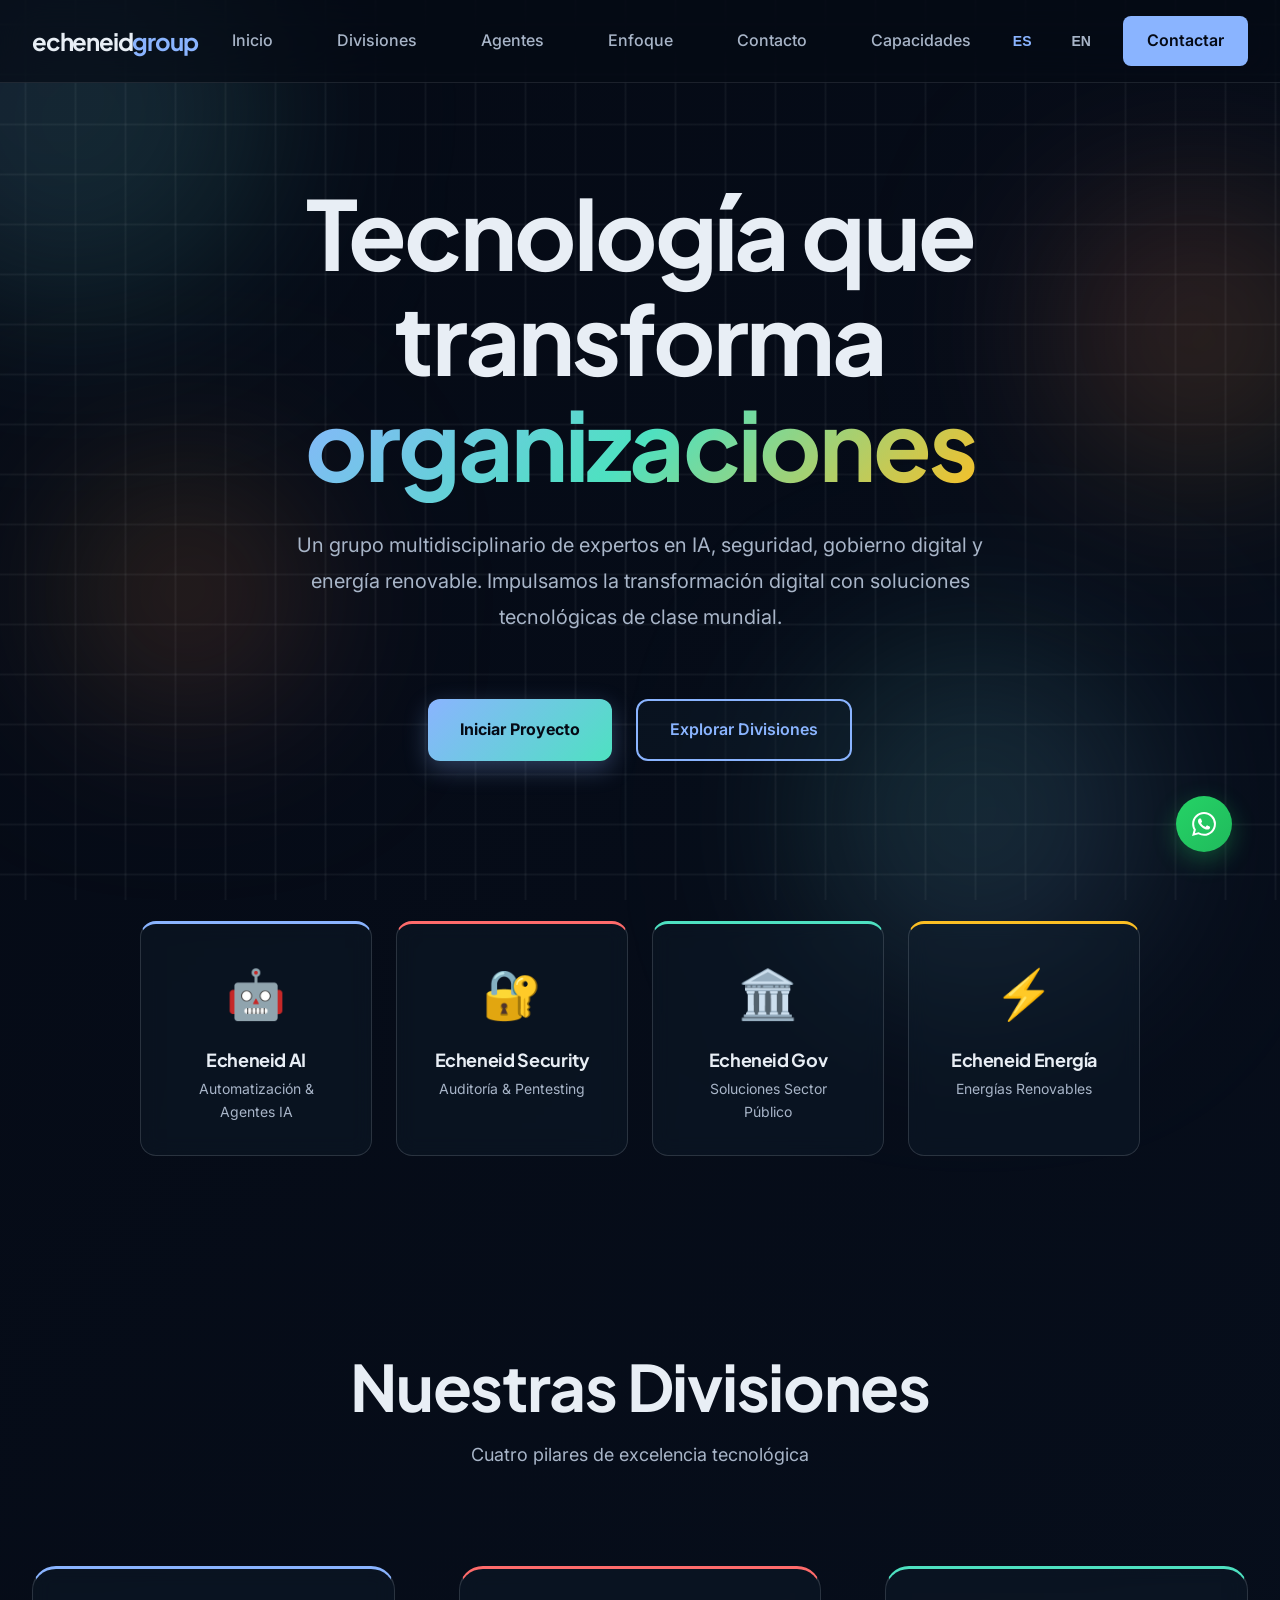
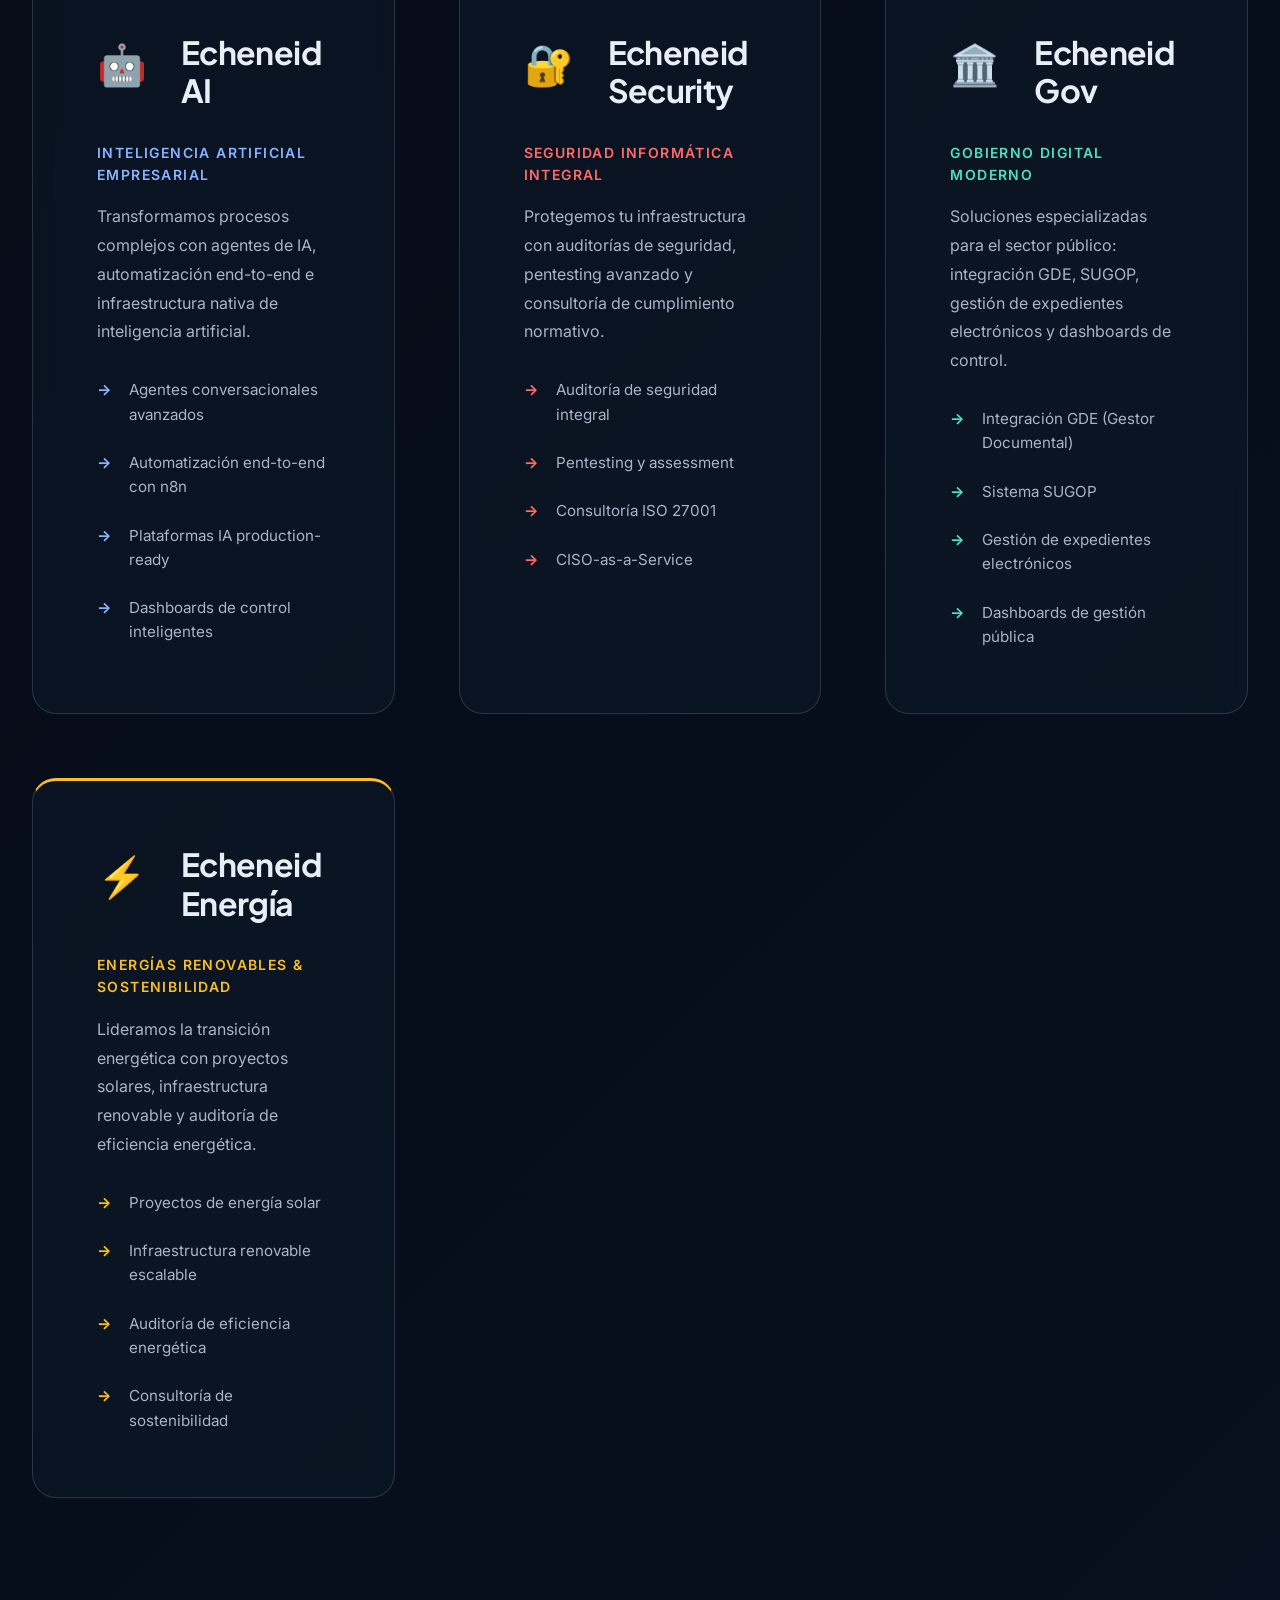
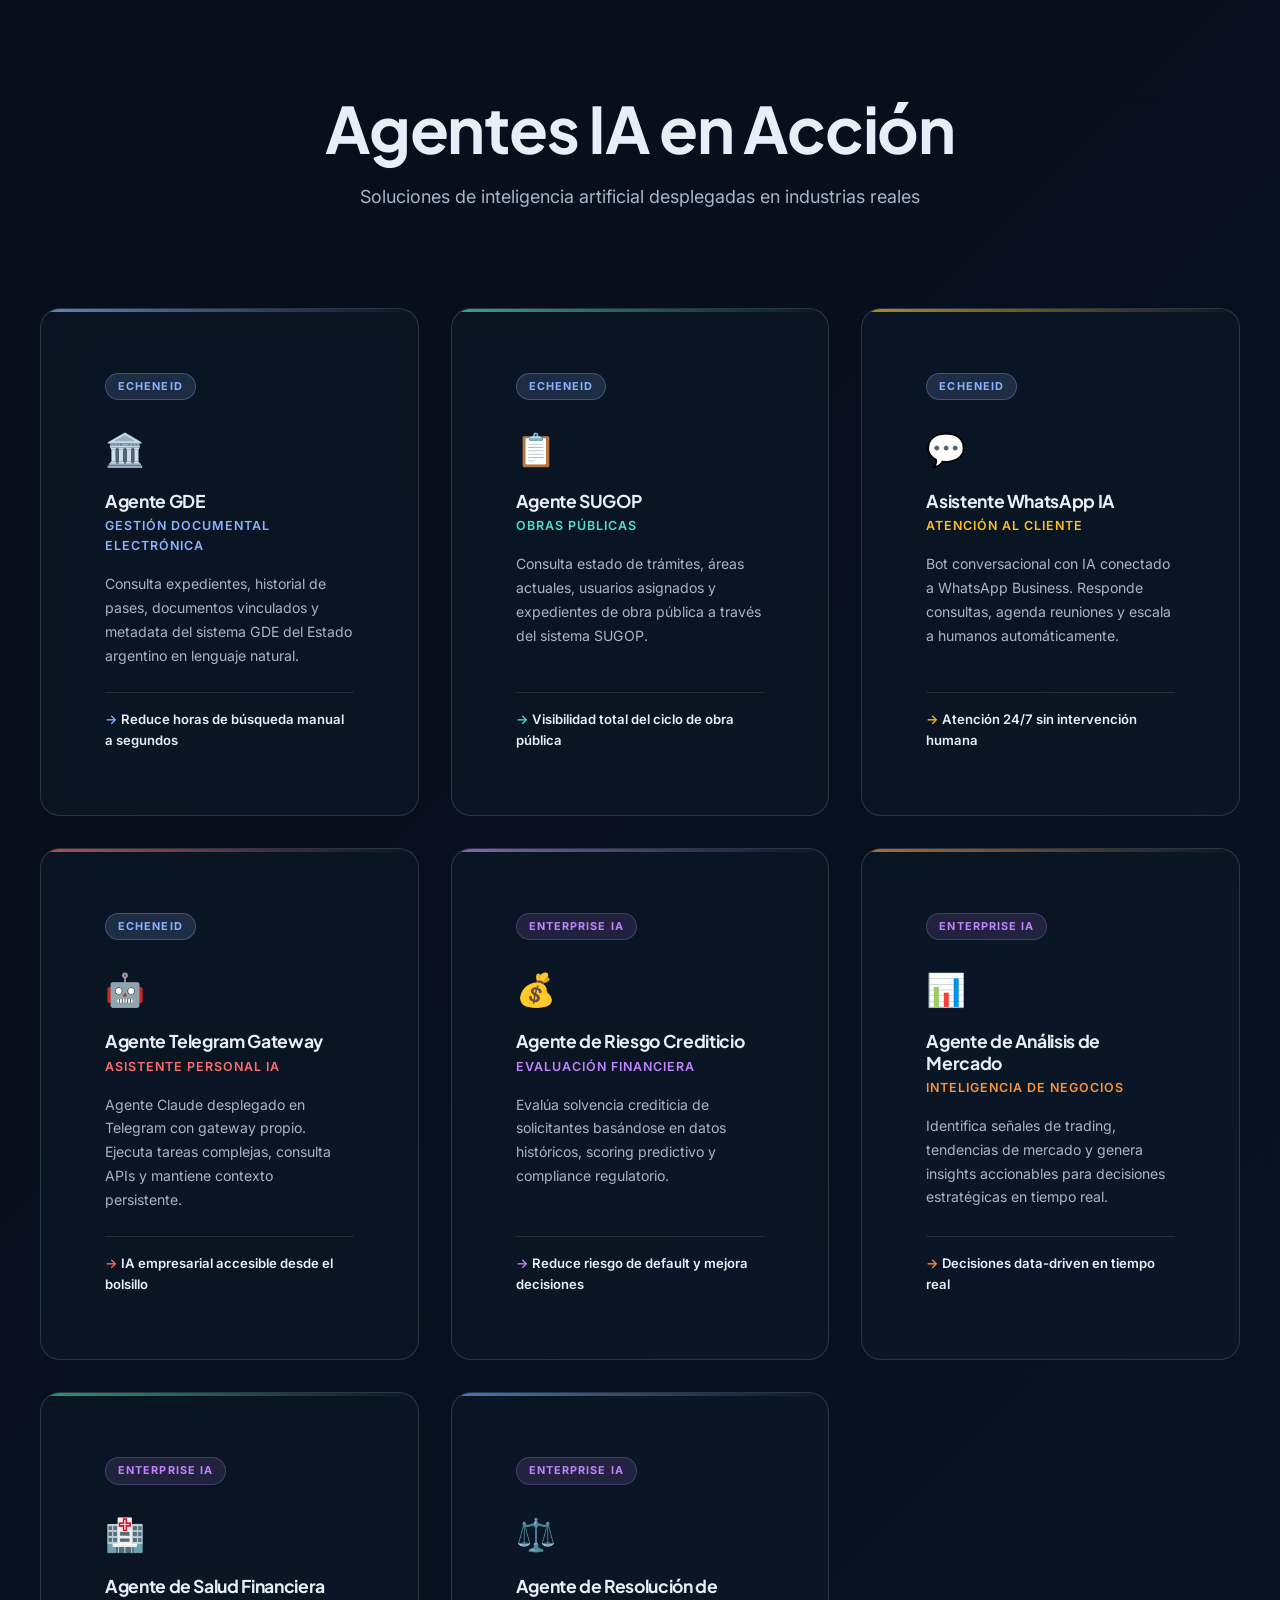
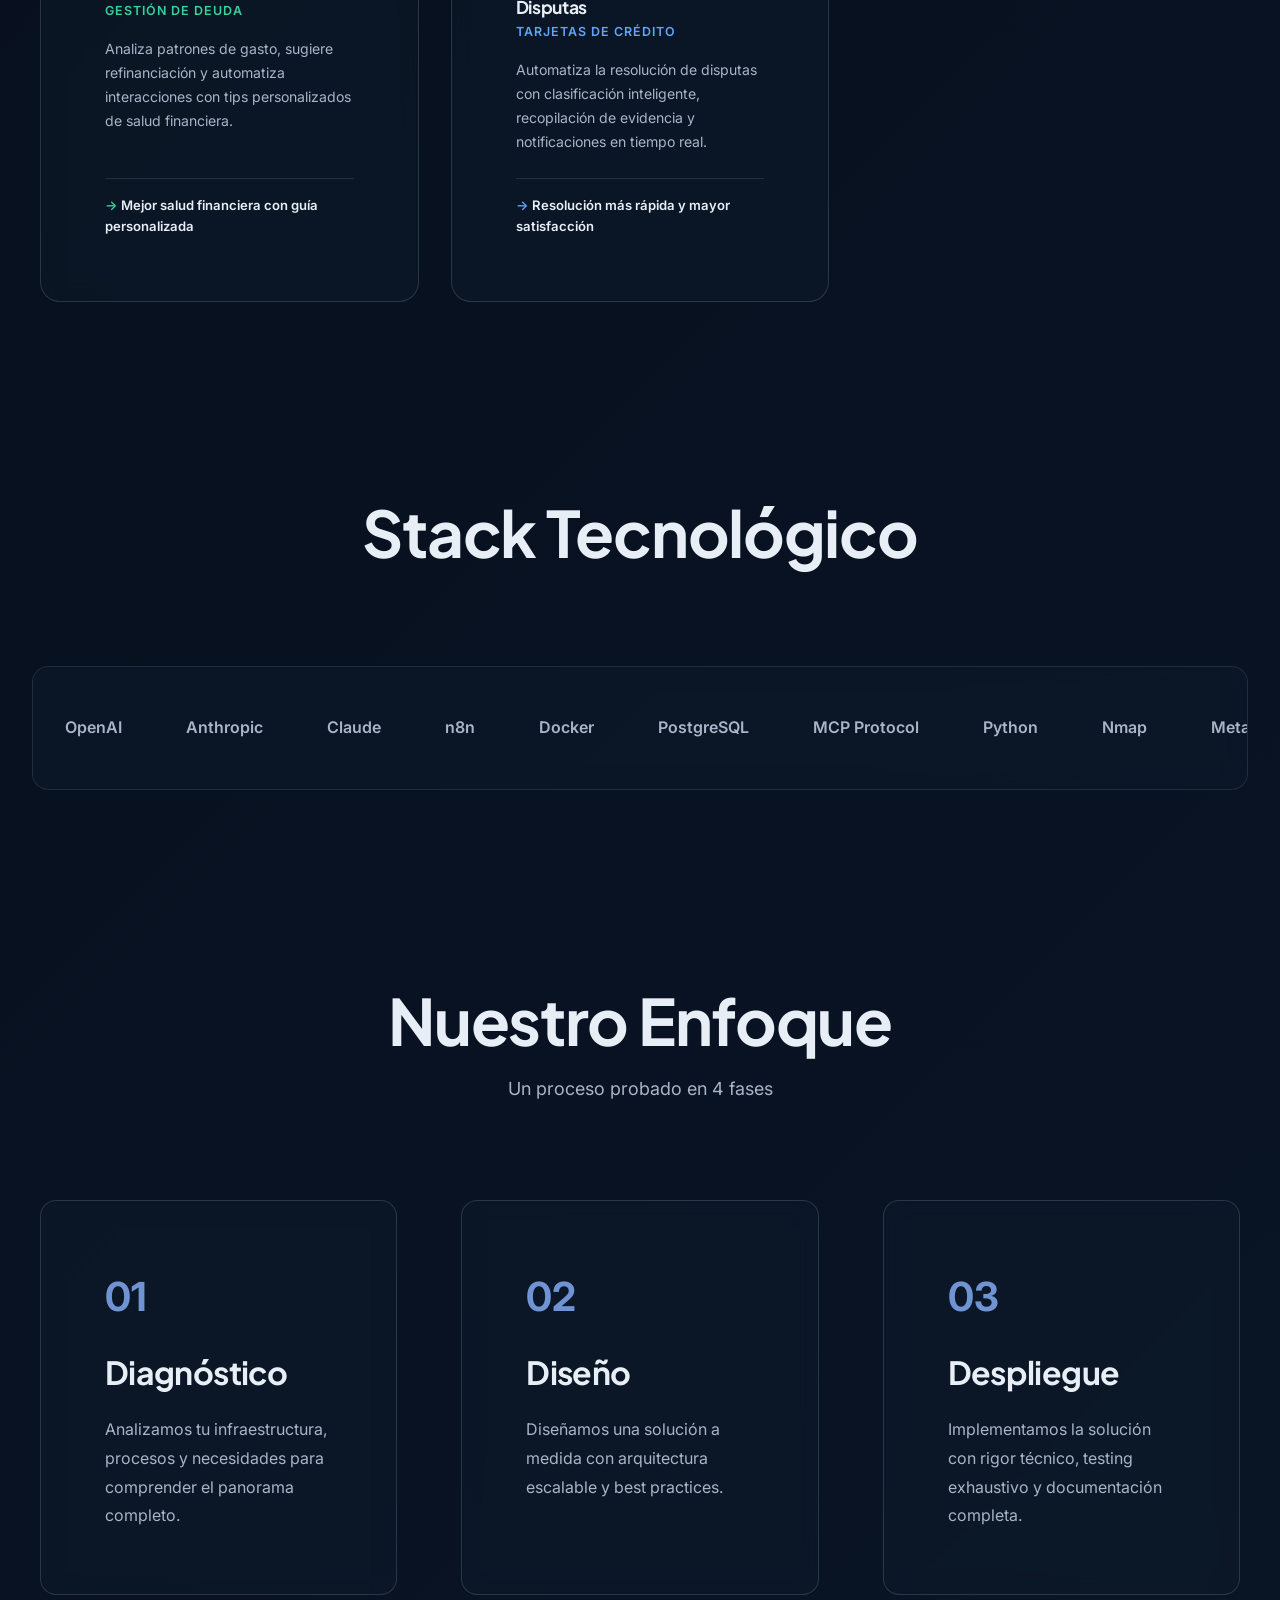
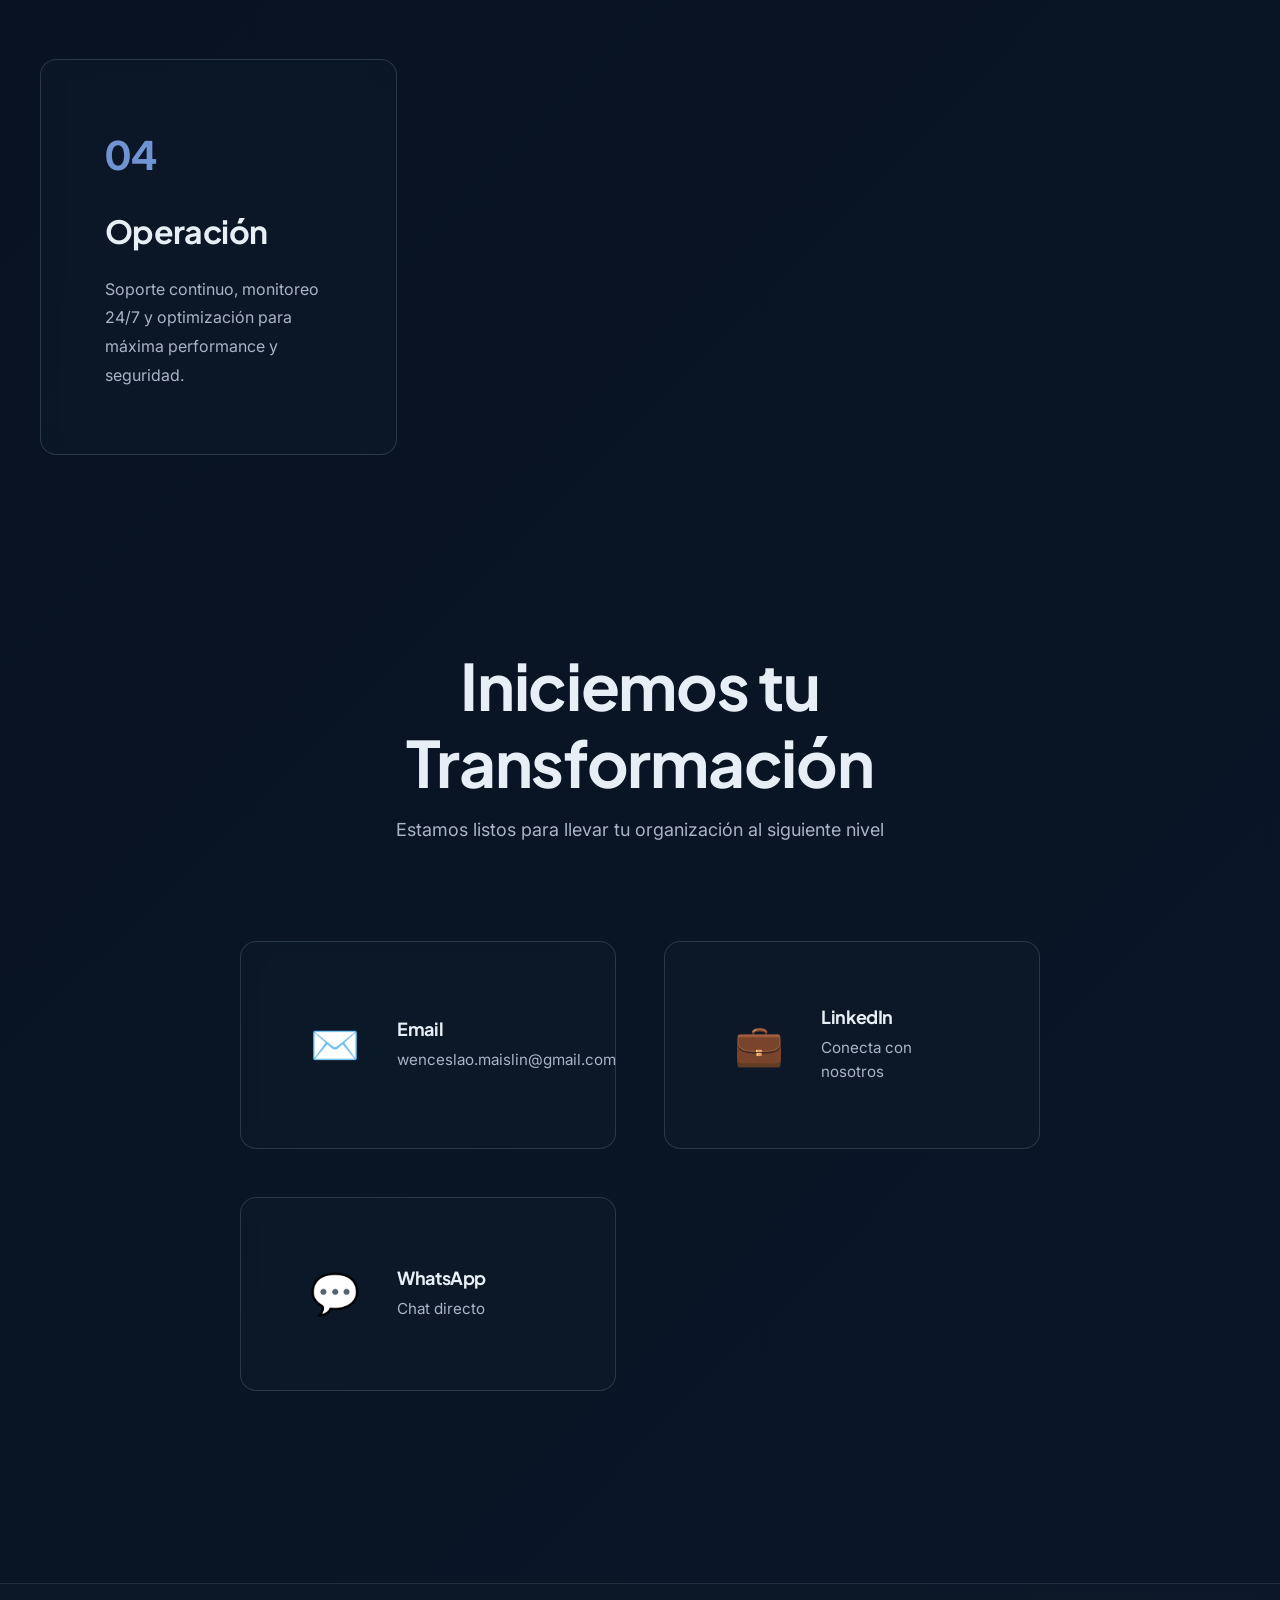
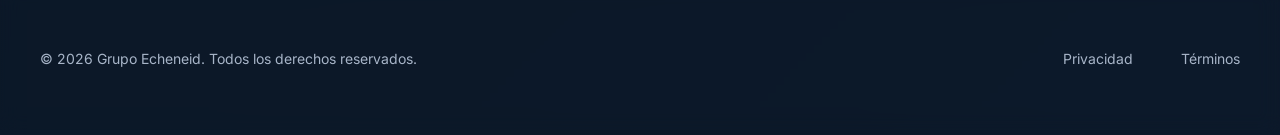
==== commit 8559c6fa: "feat: add AI Agents showcase section with glassmorphism cards" ====
--- a/index.html
+++ b/index.html
@@ -8,7 +8,7 @@
   <link rel="preconnect" href="https://fonts.googleapis.com">
   <link rel="preconnect" href="https://fonts.gstatic.com" crossorigin>
   <link href="https://fonts.googleapis.com/css2?family=Inter:wght@400;500;600;700;800&family=Plus+Jakarta+Sans:wght@500;600;700;800&display=swap" rel="stylesheet">
-  <link rel="stylesheet" href="style.css">
+  <link rel="stylesheet" href="style.css?v=4">
 </head>
 <body>
   <!-- Animated background orbs -->
@@ -32,6 +32,7 @@
       <nav class="nav-menu">
         <a href="#hero" class="nav-link"><span class="es">Inicio</span><span class="en">Home</span></a>
         <a href="#divisions" class="nav-link"><span class="es">Divisiones</span><span class="en">Divisions</span></a>
+        <a href="#agents" class="nav-link"><span class="es">Agentes</span><span class="en">Agents</span></a>
         <a href="#approach" class="nav-link"><span class="es">Enfoque</span><span class="en">Approach</span></a>
         <a href="#contact" class="nav-link"><span class="es">Contacto</span><span class="en">Contact</span></a>
         <a href="servicios.html" class="nav-link"><span class="es">Capacidades</span><span class="en">Capabilities</span></a>
@@ -192,6 +193,90 @@
       </div>
     </section>
 
+    <!-- AI Agents Showcase -->
+    <section id="agents" class="agents-showcase">
+      <div class="section-header reveal">
+        <h2><span class="es">Agentes IA en Acción</span><span class="en">AI Agents in Action</span></h2>
+        <p><span class="es">Soluciones de inteligencia artificial desplegadas en industrias reales</span><span class="en">AI solutions deployed across real industries</span></p>
+      </div>
+
+      <div class="agents-grid">
+        <!-- Echeneid own agents -->
+        <div class="agent-card reveal" style="--agent-accent: #8ab4ff">
+          <div class="agent-badge own"><span class="es">Echeneid</span><span class="en">Echeneid</span></div>
+          <div class="agent-icon">🏛️</div>
+          <h3><span class="es">Agente GDE</span><span class="en">GDE Agent</span></h3>
+          <p class="agent-usecase"><span class="es">Gestión Documental Electrónica</span><span class="en">Electronic Document Management</span></p>
+          <p class="agent-desc"><span class="es">Consulta expedientes, historial de pases, documentos vinculados y metadata del sistema GDE del Estado argentino en lenguaje natural.</span><span class="en">Query records, transfer history, linked documents, and metadata from Argentina's GDE system using natural language.</span></p>
+          <div class="agent-value"><span class="es">Reduce horas de búsqueda manual a segundos</span><span class="en">Reduces hours of manual search to seconds</span></div>
+        </div>
+
+        <div class="agent-card reveal" style="--agent-accent: #4ee1c1">
+          <div class="agent-badge own"><span class="es">Echeneid</span><span class="en">Echeneid</span></div>
+          <div class="agent-icon">📋</div>
+          <h3><span class="es">Agente SUGOP</span><span class="en">SUGOP Agent</span></h3>
+          <p class="agent-usecase"><span class="es">Obras Públicas</span><span class="en">Public Works</span></p>
+          <p class="agent-desc"><span class="es">Consulta estado de trámites, áreas actuales, usuarios asignados y expedientes de obra pública a través del sistema SUGOP.</span><span class="en">Query permit status, current departments, assigned users, and public works records through the SUGOP system.</span></p>
+          <div class="agent-value"><span class="es">Visibilidad total del ciclo de obra pública</span><span class="en">Full visibility into the public works lifecycle</span></div>
+        </div>
+
+        <div class="agent-card reveal" style="--agent-accent: #fbbf24">
+          <div class="agent-badge own"><span class="es">Echeneid</span><span class="en">Echeneid</span></div>
+          <div class="agent-icon">💬</div>
+          <h3><span class="es">Asistente WhatsApp IA</span><span class="en">WhatsApp AI Assistant</span></h3>
+          <p class="agent-usecase"><span class="es">Atención al Cliente</span><span class="en">Customer Service</span></p>
+          <p class="agent-desc"><span class="es">Bot conversacional con IA conectado a WhatsApp Business. Responde consultas, agenda reuniones y escala a humanos automáticamente.</span><span class="en">AI-powered conversational bot connected to WhatsApp Business. Answers queries, schedules meetings, and escalates to humans automatically.</span></p>
+          <div class="agent-value"><span class="es">Atención 24/7 sin intervención humana</span><span class="en">24/7 support without human intervention</span></div>
+        </div>
+
+        <div class="agent-card reveal" style="--agent-accent: #ff6b6b">
+          <div class="agent-badge own"><span class="es">Echeneid</span><span class="en">Echeneid</span></div>
+          <div class="agent-icon">🤖</div>
+          <h3><span class="es">Agente Telegram Gateway</span><span class="en">Telegram Gateway Agent</span></h3>
+          <p class="agent-usecase"><span class="es">Asistente Personal IA</span><span class="en">AI Personal Assistant</span></p>
+          <p class="agent-desc"><span class="es">Agente Claude desplegado en Telegram con gateway propio. Ejecuta tareas complejas, consulta APIs y mantiene contexto persistente.</span><span class="en">Claude agent deployed on Telegram with custom gateway. Executes complex tasks, queries APIs, and maintains persistent context.</span></p>
+          <div class="agent-value"><span class="es">IA empresarial accesible desde el bolsillo</span><span class="en">Enterprise AI accessible from your pocket</span></div>
+        </div>
+
+        <!-- Generic enterprise AI agents -->
+        <div class="agent-card reveal" style="--agent-accent: #c084fc">
+          <div class="agent-badge generic"><span class="es">Enterprise IA</span><span class="en">Enterprise AI</span></div>
+          <div class="agent-icon">💰</div>
+          <h3><span class="es">Agente de Riesgo Crediticio</span><span class="en">Credit Risk Agent</span></h3>
+          <p class="agent-usecase"><span class="es">Evaluación Financiera</span><span class="en">Financial Assessment</span></p>
+          <p class="agent-desc"><span class="es">Evalúa solvencia crediticia de solicitantes basándose en datos históricos, scoring predictivo y compliance regulatorio.</span><span class="en">Evaluates applicant creditworthiness based on historical data, predictive scoring, and regulatory compliance.</span></p>
+          <div class="agent-value"><span class="es">Reduce riesgo de default y mejora decisiones</span><span class="en">Reduces default risk and improves decisions</span></div>
+        </div>
+
+        <div class="agent-card reveal" style="--agent-accent: #fb923c">
+          <div class="agent-badge generic"><span class="es">Enterprise IA</span><span class="en">Enterprise AI</span></div>
+          <div class="agent-icon">📊</div>
+          <h3><span class="es">Agente de Análisis de Mercado</span><span class="en">Market Analysis Agent</span></h3>
+          <p class="agent-usecase"><span class="es">Inteligencia de Negocios</span><span class="en">Business Intelligence</span></p>
+          <p class="agent-desc"><span class="es">Identifica señales de trading, tendencias de mercado y genera insights accionables para decisiones estratégicas en tiempo real.</span><span class="en">Identifies trading signals, market trends, and generates actionable insights for real-time strategic decisions.</span></p>
+          <div class="agent-value"><span class="es">Decisiones data-driven en tiempo real</span><span class="en">Real-time data-driven decisions</span></div>
+        </div>
+
+        <div class="agent-card reveal" style="--agent-accent: #34d399">
+          <div class="agent-badge generic"><span class="es">Enterprise IA</span><span class="en">Enterprise AI</span></div>
+          <div class="agent-icon">🏥</div>
+          <h3><span class="es">Agente de Salud Financiera</span><span class="en">Financial Health Agent</span></h3>
+          <p class="agent-usecase"><span class="es">Gestión de Deuda</span><span class="en">Debt Management</span></p>
+          <p class="agent-desc"><span class="es">Analiza patrones de gasto, sugiere refinanciación y automatiza interacciones con tips personalizados de salud financiera.</span><span class="en">Analyzes spending patterns, suggests refinancing, and automates interactions with personalized financial health tips.</span></p>
+          <div class="agent-value"><span class="es">Mejor salud financiera con guía personalizada</span><span class="en">Better financial health with personalized guidance</span></div>
+        </div>
+
+        <div class="agent-card reveal" style="--agent-accent: #60a5fa">
+          <div class="agent-badge generic"><span class="es">Enterprise IA</span><span class="en">Enterprise AI</span></div>
+          <div class="agent-icon">⚖️</div>
+          <h3><span class="es">Agente de Resolución de Disputas</span><span class="en">Dispute Resolution Agent</span></h3>
+          <p class="agent-usecase"><span class="es">Tarjetas de Crédito</span><span class="en">Credit Cards</span></p>
+          <p class="agent-desc"><span class="es">Automatiza la resolución de disputas con clasificación inteligente, recopilación de evidencia y notificaciones en tiempo real.</span><span class="en">Automates dispute resolution with intelligent classification, evidence gathering, and real-time notifications.</span></p>
+          <div class="agent-value"><span class="es">Resolución más rápida y mayor satisfacción</span><span class="en">Faster resolution and higher satisfaction</span></div>
+        </div>
+      </div>
+    </section>
+
     <!-- Tech Stack Marquee -->
     <section class="tech-stack">
       <div class="section-header reveal">
@@ -291,6 +376,6 @@
     </div>
   </footer>
 
-  <script src="main.js"></script>
+  <script src="main.js?v=4"></script>
 </body>
-</html>
+</html>
--- a/style.css
+++ b/style.css
@@ -610,7 +610,7 @@
 }
 
 .division-capabilities li::before {
-  content: '\2192';
+  content: '→';
   position: absolute;
   left: 0;
   color: var(--accent);
@@ -664,6 +664,148 @@
 @keyframes marquee {
   0% { transform: translateX(0); }
   100% { transform: translateX(-50%); }
+}
+
+/* ============================================================================
+   AI AGENTS SHOWCASE
+   ============================================================================ */
+
+.agents-showcase {
+  padding: var(--spacing-3xl) var(--spacing-lg);
+  position: relative;
+}
+
+.agents-grid {
+  display: grid;
+  grid-template-columns: repeat(auto-fill, minmax(280px, 1fr));
+  gap: var(--spacing-lg);
+  max-width: 1200px;
+  margin: 0 auto;
+}
+
+.agent-card {
+  background: var(--glass-bg);
+  border: 1px solid var(--glass-border);
+  border-radius: 1.25rem;
+  padding: var(--spacing-2xl);
+  transition: all var(--transition-smooth);
+  backdrop-filter: blur(10px);
+  position: relative;
+  overflow: hidden;
+  display: flex;
+  flex-direction: column;
+}
+
+.agent-card::before {
+  content: '';
+  position: absolute;
+  top: 0;
+  left: 0;
+  right: 0;
+  height: 3px;
+  background: linear-gradient(90deg, var(--agent-accent), transparent);
+  opacity: 0.7;
+}
+
+.agent-card::after {
+  content: '';
+  position: absolute;
+  top: 0;
+  left: 0;
+  right: 0;
+  bottom: 0;
+  background: radial-gradient(ellipse at top left, var(--agent-accent) 0%, transparent 70%);
+  opacity: 0;
+  transition: opacity var(--transition-smooth);
+  pointer-events: none;
+}
+
+.agent-card:hover {
+  border-color: var(--agent-accent);
+  transform: translateY(-6px);
+  box-shadow: 0 12px 40px rgba(0, 0, 0, 0.3);
+}
+
+.agent-card:hover::after {
+  opacity: 0.05;
+}
+
+.agent-badge {
+  display: inline-flex;
+  align-self: flex-start;
+  font-size: 0.68rem;
+  font-weight: 700;
+  letter-spacing: 0.1em;
+  text-transform: uppercase;
+  padding: 0.25rem 0.75rem;
+  border-radius: 100px;
+  margin-bottom: var(--spacing-md);
+  position: relative;
+  z-index: 1;
+}
+
+.agent-badge.own {
+  background: rgba(138, 180, 255, 0.15);
+  color: var(--accent-ai);
+  border: 1px solid rgba(138, 180, 255, 0.3);
+}
+
+.agent-badge.generic {
+  background: rgba(192, 132, 252, 0.12);
+  color: #c084fc;
+  border: 1px solid rgba(192, 132, 252, 0.25);
+}
+
+.agent-icon {
+  font-size: 2rem;
+  margin-bottom: var(--spacing-sm);
+  position: relative;
+  z-index: 1;
+}
+
+.agent-card h3 {
+  font-family: var(--font-display);
+  font-size: 1.1rem;
+  font-weight: 700;
+  margin-bottom: 0.25rem;
+  position: relative;
+  z-index: 1;
+}
+
+.agent-usecase {
+  color: var(--agent-accent);
+  font-size: 0.78rem;
+  font-weight: 600;
+  text-transform: uppercase;
+  letter-spacing: 0.08em;
+  margin-bottom: var(--spacing-sm);
+  position: relative;
+  z-index: 1;
+}
+
+.agent-desc {
+  color: var(--text-secondary);
+  font-size: 0.88rem;
+  line-height: 1.7;
+  flex: 1;
+  position: relative;
+  z-index: 1;
+}
+
+.agent-value {
+  margin-top: var(--spacing-md);
+  padding-top: var(--spacing-sm);
+  border-top: 1px solid var(--border-light);
+  font-size: 0.82rem;
+  font-weight: 600;
+  color: var(--text-primary);
+  position: relative;
+  z-index: 1;
+}
+
+.agent-value::before {
+  content: '→ ';
+  color: var(--agent-accent);
 }
 
 /* ============================================================================
@@ -958,6 +1100,19 @@
     padding-left: var(--spacing-md);
   }
 
+  .agents-showcase {
+    padding: var(--spacing-2xl) var(--spacing-md);
+  }
+
+  .agents-grid {
+    grid-template-columns: 1fr;
+    gap: var(--spacing-md);
+  }
+
+  .agent-card {
+    padding: var(--spacing-lg);
+  }
+
   .approach {
     padding: var(--spacing-2xl) var(--spacing-md);
   }
@@ -1087,4 +1242,4 @@
     animation-iteration-count: 1 !important;
     transition-duration: 0.01ms !important;
   }
-}
+}
